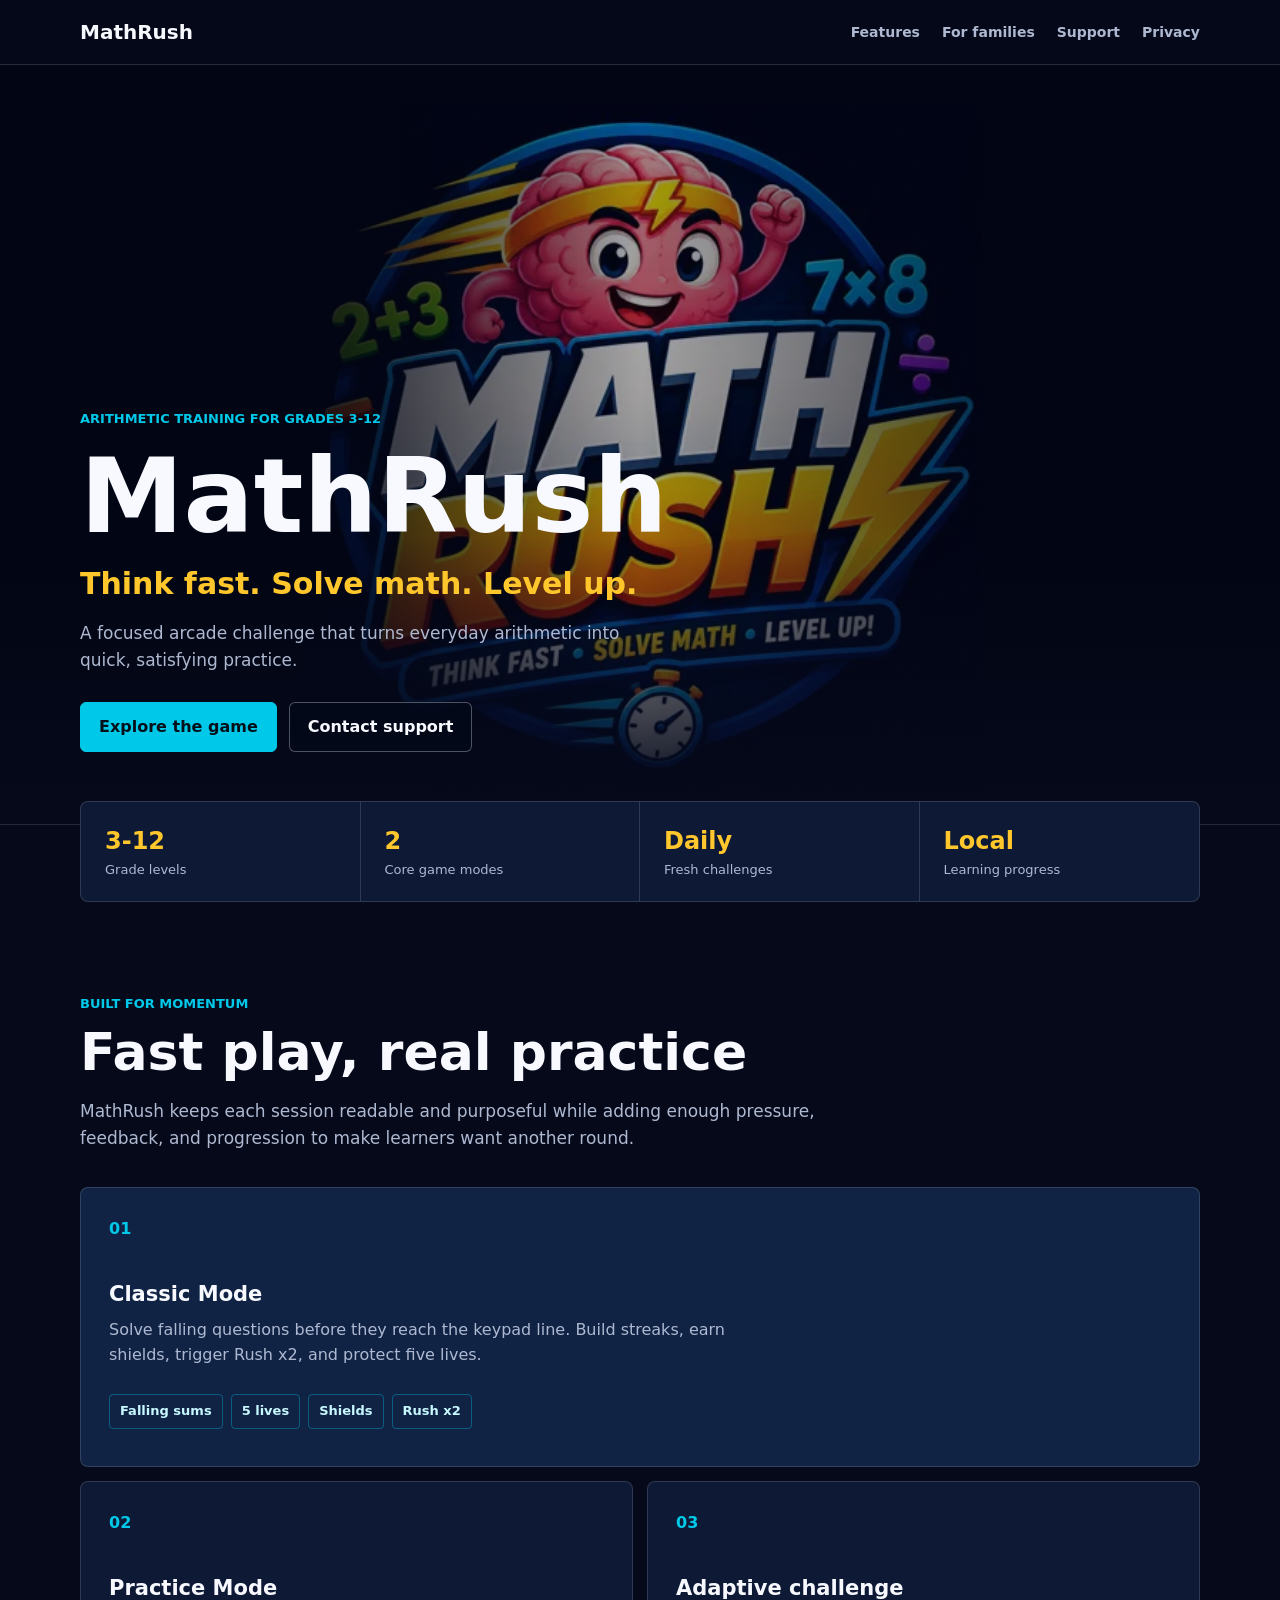
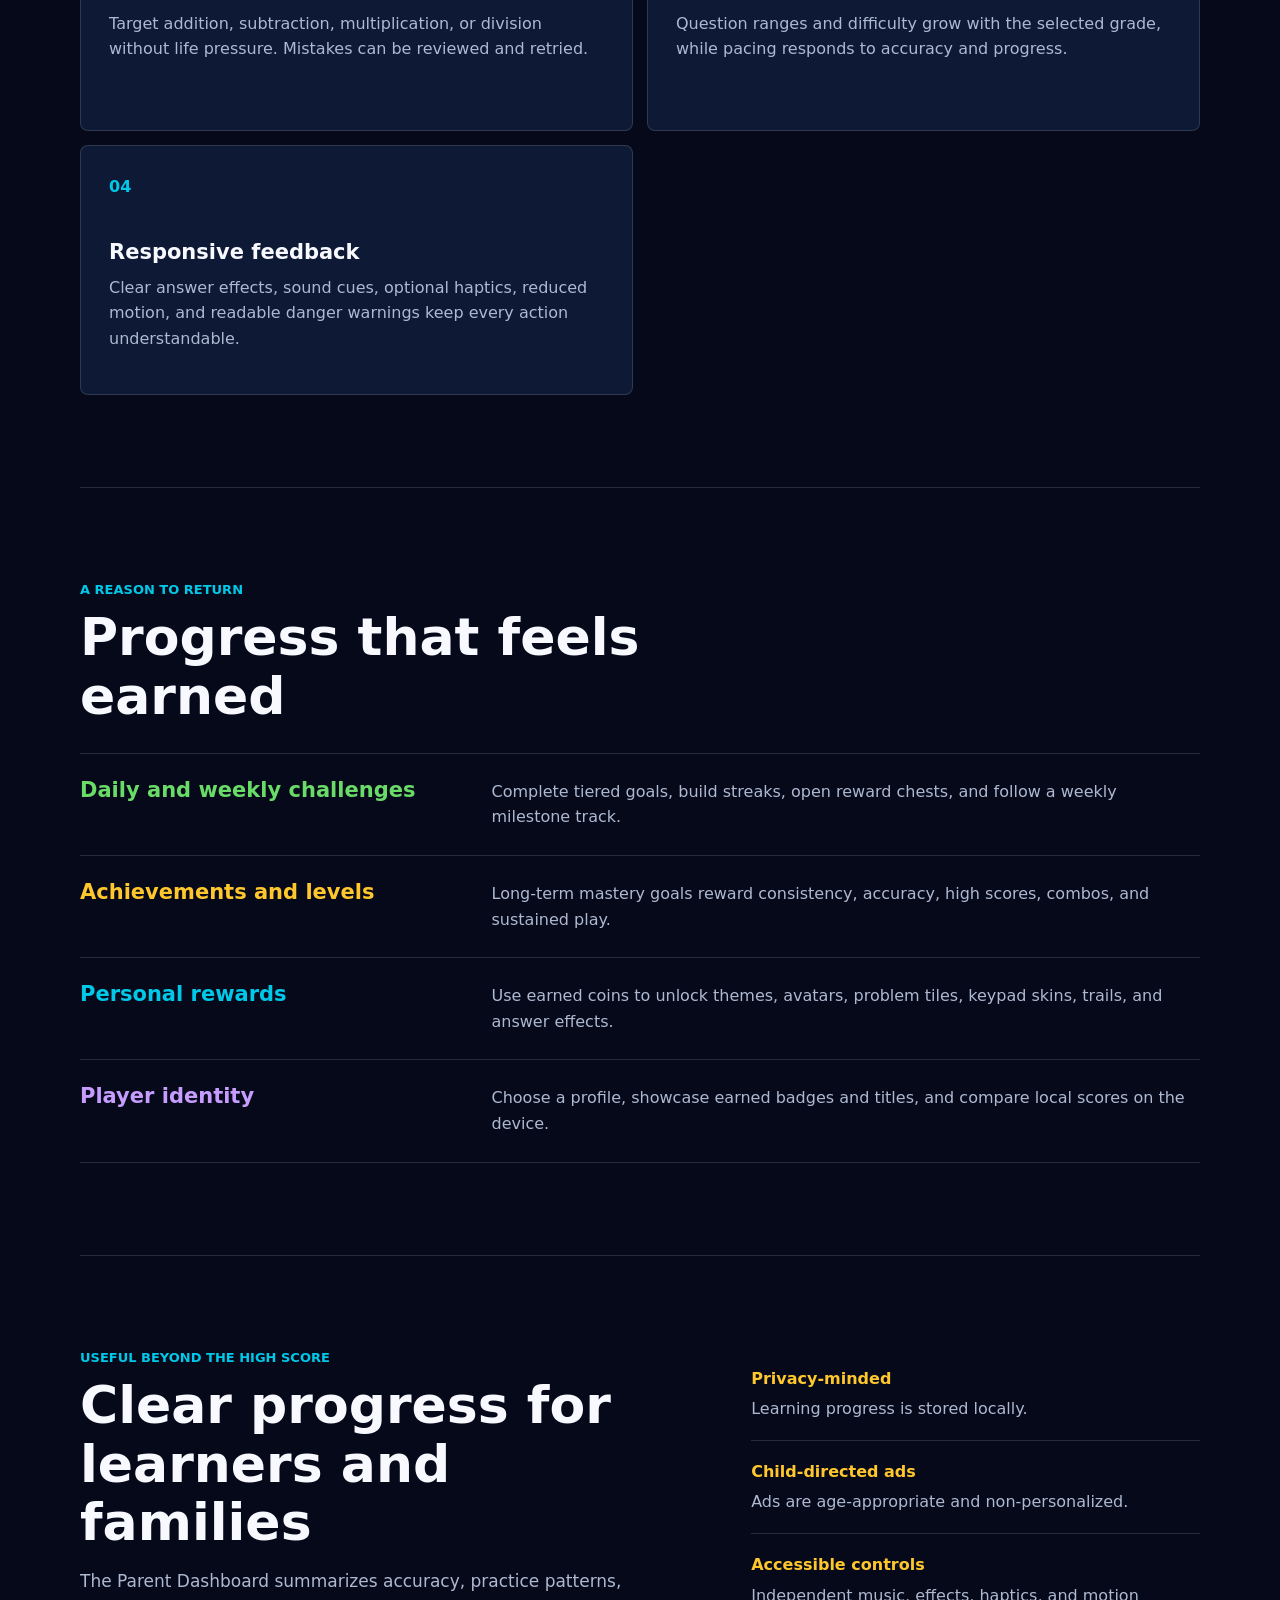
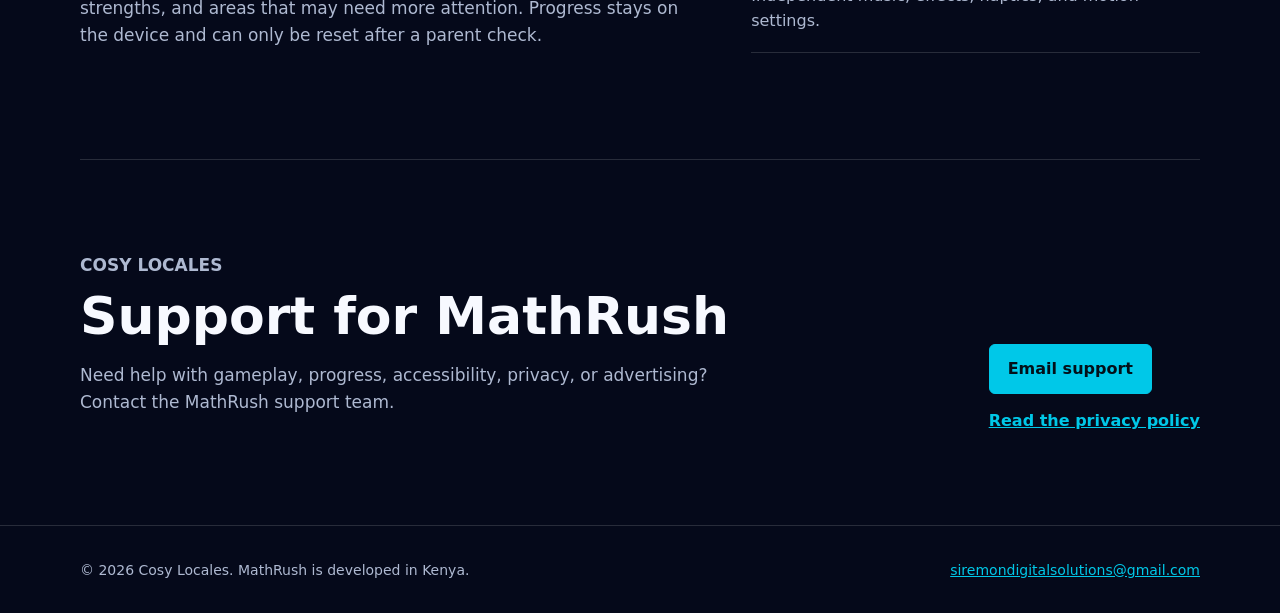
==== index.html @ 071e0f34 "Build MathRush product homepage" ====
<!doctype html>
<html lang="en">
<head>
  <meta charset="utf-8">
  <meta name="viewport" content="width=device-width, initial-scale=1">
  <meta name="theme-color" content="#05091a">
  <meta name="description" content="MathRush is a fast-paced arithmetic game for Grades 3-12, with falling questions, practice modes, daily challenges, achievements, and parent-friendly progress insights.">
  <meta property="og:title" content="MathRush | Think fast. Solve math. Level up.">
  <meta property="og:description" content="Build arithmetic fluency through energetic, focused play.">
  <meta property="og:image" content="mathrush-logo.webp">
  <meta property="og:type" content="website">
  <title>MathRush | Think fast. Solve math. Level up.</title>
  <link rel="icon" href="mathrush-logo.webp" type="image/webp">
  <link rel="stylesheet" href="styles.css">
</head>
<body>
  <header class="site-header">
    <nav aria-label="Main navigation">
      <a class="brand" href="./" aria-label="MathRush home">MathRush</a>
      <div class="nav-links">
        <a href="#features">Features</a>
        <a href="#families">For families</a>
        <a href="#support">Support</a>
        <a href="privacy.html">Privacy</a>
      </div>
    </nav>
  </header>

  <main>
    <section class="hero" aria-labelledby="hero-title">
      <div class="hero-media" role="img" aria-label="MathRush logo with a running brain, arithmetic symbols, and stopwatch"></div>
      <div class="hero-copy">
        <p class="eyebrow">Arithmetic training for Grades 3-12</p>
        <h1 id="hero-title">MathRush</h1>
        <p class="hero-lead">Think fast. Solve math. Level up.</p>
        <p class="hero-detail">A focused arcade challenge that turns everyday arithmetic into quick, satisfying practice.</p>
        <div class="actions">
          <a class="button" href="#features">Explore the game</a>
          <a class="button secondary" href="mailto:siremondigitalsolutions@gmail.com">Contact support</a>
        </div>
      </div>
    </section>

    <section class="proof-band" aria-label="MathRush highlights">
      <div><strong>3-12</strong><span>Grade levels</span></div>
      <div><strong>2</strong><span>Core game modes</span></div>
      <div><strong>Daily</strong><span>Fresh challenges</span></div>
      <div><strong>Local</strong><span>Learning progress</span></div>
    </section>

    <section class="section" id="features">
      <div class="section-heading">
        <p class="eyebrow">Built for momentum</p>
        <h2>Fast play, real practice</h2>
        <p>MathRush keeps each session readable and purposeful while adding enough pressure, feedback, and progression to make learners want another round.</p>
      </div>
      <div class="feature-grid">
        <article class="feature feature-primary">
          <span class="feature-number">01</span>
          <h3>Classic Mode</h3>
          <p>Solve falling questions before they reach the keypad line. Build streaks, earn shields, trigger Rush x2, and protect five lives.</p>
          <div class="mechanic-strip" aria-label="Classic Mode mechanics">
            <span>Falling sums</span><span>5 lives</span><span>Shields</span><span>Rush x2</span>
          </div>
        </article>
        <article class="feature">
          <span class="feature-number">02</span>
          <h3>Practice Mode</h3>
          <p>Target addition, subtraction, multiplication, or division without life pressure. Mistakes can be reviewed and retried.</p>
        </article>
        <article class="feature">
          <span class="feature-number">03</span>
          <h3>Adaptive challenge</h3>
          <p>Question ranges and difficulty grow with the selected grade, while pacing responds to accuracy and progress.</p>
        </article>
        <article class="feature">
          <span class="feature-number">04</span>
          <h3>Responsive feedback</h3>
          <p>Clear answer effects, sound cues, optional haptics, reduced motion, and readable danger warnings keep every action understandable.</p>
        </article>
      </div>
    </section>

    <section class="section progression-band">
      <div class="section-heading compact">
        <p class="eyebrow">A reason to return</p>
        <h2>Progress that feels earned</h2>
      </div>
      <div class="progress-list">
        <article>
          <h3>Daily and weekly challenges</h3>
          <p>Complete tiered goals, build streaks, open reward chests, and follow a weekly milestone track.</p>
        </article>
        <article>
          <h3>Achievements and levels</h3>
          <p>Long-term mastery goals reward consistency, accuracy, high scores, combos, and sustained play.</p>
        </article>
        <article>
          <h3>Personal rewards</h3>
          <p>Use earned coins to unlock themes, avatars, problem tiles, keypad skins, trails, and answer effects.</p>
        </article>
        <article>
          <h3>Player identity</h3>
          <p>Choose a profile, showcase earned badges and titles, and compare local scores on the device.</p>
        </article>
      </div>
    </section>

    <section class="section family-band" id="families">
      <div class="family-copy">
        <p class="eyebrow">Useful beyond the high score</p>
        <h2>Clear progress for learners and families</h2>
        <p>The Parent Dashboard summarizes accuracy, practice patterns, strengths, and areas that may need more attention. Progress stays on the device and can only be reset after a parent check.</p>
      </div>
      <dl class="family-facts">
        <div><dt>Privacy-minded</dt><dd>Learning progress is stored locally.</dd></div>
        <div><dt>Child-directed ads</dt><dd>Ads are age-appropriate and non-personalized.</dd></div>
        <div><dt>Accessible controls</dt><dd>Independent music, effects, haptics, and motion settings.</dd></div>
      </dl>
    </section>

    <section class="section support-band" id="support">
      <div>
        <p class="eyebrow">Cosy Locales</p>
        <h2>Support for MathRush</h2>
        <p>Need help with gameplay, progress, accessibility, privacy, or advertising? Contact the MathRush support team.</p>
      </div>
      <div class="support-actions">
        <a class="button" href="mailto:siremondigitalsolutions@gmail.com">Email support</a>
        <a class="text-link" href="privacy.html">Read the privacy policy</a>
      </div>
    </section>
  </main>

  <footer>
    <span>&copy; 2026 Cosy Locales. MathRush is developed in Kenya.</span>
    <a href="mailto:siremondigitalsolutions@gmail.com">siremondigitalsolutions@gmail.com</a>
  </footer>
</body>
</html>
---- styles.css ----
:root {
  color-scheme: dark;
  --bg: #05091a;
  --surface: #0d1935;
  --surface-2: #142548;
  --text: #f7f9ff;
  --muted: #aeb9d1;
  --cyan: #00c8e8;
  --yellow: #ffc72c;
  --green: #69db67;
  --pink: #ff5c7a;
  --line: rgba(255, 255, 255, 0.14);
  --content: 1120px;
}

* { box-sizing: border-box; }
html { scroll-behavior: smooth; }
body {
  margin: 0;
  background: var(--bg);
  color: var(--text);
  font-family: Inter, ui-sans-serif, system-ui, -apple-system, BlinkMacSystemFont, "Segoe UI", sans-serif;
  line-height: 1.6;
}
a { color: var(--cyan); }
a:hover { color: #8cecff; }

.site-header {
  position: sticky;
  top: 0;
  z-index: 20;
  border-bottom: 1px solid var(--line);
  background: rgba(5, 9, 26, 0.94);
  backdrop-filter: blur(14px);
}
nav {
  width: min(calc(100% - 32px), var(--content));
  min-height: 64px;
  margin: auto;
  display: flex;
  align-items: center;
  justify-content: space-between;
  gap: 24px;
}
.brand {
  color: var(--text);
  font-size: 20px;
  font-weight: 900;
  text-decoration: none;
}
.nav-links { display: flex; align-items: center; gap: 22px; }
.nav-links a { color: var(--muted); font-size: 14px; font-weight: 750; text-decoration: none; }

.hero {
  position: relative;
  min-height: min(780px, calc(88vh - 32px));
  display: grid;
  align-items: end;
  overflow: hidden;
  border-bottom: 1px solid var(--line);
  background: #020513;
}
.hero-media {
  position: absolute;
  inset: 0;
  background-image: linear-gradient(90deg, rgba(2, 5, 19, 0.92) 0%, rgba(2, 5, 19, 0.36) 50%, rgba(2, 5, 19, 0.7) 100%), url("mathrush-logo.webp");
  background-repeat: no-repeat;
  background-position: center;
  background-size: min(76vh, 760px);
}
.hero-media::after {
  content: "";
  position: absolute;
  inset: auto 0 0;
  height: 38%;
  background: linear-gradient(transparent, #05091a);
}
.hero-copy {
  position: relative;
  z-index: 1;
  width: min(calc(100% - 32px), var(--content));
  margin: 0 auto;
  padding: 60px 0 72px;
}
.eyebrow {
  margin: 0 0 8px;
  color: var(--cyan);
  font-size: 13px;
  font-weight: 850;
  text-transform: uppercase;
  letter-spacing: 0;
}
h1, h2, h3 { margin-top: 0; line-height: 1.12; letter-spacing: 0; }
h1 { max-width: 700px; margin-bottom: 6px; font-size: clamp(54px, 10vw, 104px); }
h2 { margin-bottom: 16px; font-size: clamp(32px, 5vw, 52px); }
h3 { margin-bottom: 10px; font-size: 21px; }
.hero-lead { margin: 0; color: var(--yellow); font-size: clamp(20px, 3vw, 30px); font-weight: 850; }
.hero-detail { max-width: 560px; margin: 12px 0 0; color: var(--muted); font-size: 17px; }
.actions { display: flex; flex-wrap: wrap; gap: 12px; margin-top: 28px; }
.button {
  min-height: 46px;
  padding: 11px 18px;
  display: inline-flex;
  align-items: center;
  justify-content: center;
  border: 1px solid var(--cyan);
  border-radius: 6px;
  background: var(--cyan);
  color: #031019;
  font-weight: 850;
  text-decoration: none;
}
.button.secondary { border-color: rgba(255,255,255,.3); background: rgba(5,9,26,.78); color: var(--text); }

.proof-band {
  width: min(100%, var(--content));
  margin: -24px auto 0;
  position: relative;
  z-index: 2;
  display: grid;
  grid-template-columns: repeat(4, 1fr);
  border: 1px solid var(--line);
  border-radius: 8px;
  background: var(--surface);
}
.proof-band div { padding: 20px 24px; border-right: 1px solid var(--line); }
.proof-band div:last-child { border-right: 0; }
.proof-band strong, .proof-band span { display: block; }
.proof-band strong { color: var(--yellow); font-size: 24px; }
.proof-band span { color: var(--muted); font-size: 13px; }

.section { width: min(calc(100% - 32px), var(--content)); margin: auto; padding: 92px 0; }
.section-heading { max-width: 760px; margin-bottom: 34px; }
.section-heading.compact { margin-bottom: 28px; }
.section-heading > p:last-child, .family-copy > p:last-child, .support-band p { color: var(--muted); font-size: 17px; }
.feature-grid { display: grid; grid-template-columns: repeat(2, 1fr); gap: 14px; }
.feature {
  min-height: 250px;
  padding: 28px;
  border: 1px solid var(--line);
  border-radius: 8px;
  background: var(--surface);
}
.feature-primary { grid-column: span 2; min-height: 280px; background: #102345; }
.feature-number { display: block; margin-bottom: 42px; color: var(--cyan); font-weight: 900; }
.feature p { max-width: 680px; margin: 0; color: var(--muted); }
.mechanic-strip { display: flex; flex-wrap: wrap; gap: 8px; margin-top: 26px; }
.mechanic-strip span { padding: 6px 10px; border: 1px solid rgba(0,200,232,.35); border-radius: 4px; color: #c7f8ff; font-size: 13px; font-weight: 750; }

.progression-band { border-top: 1px solid var(--line); }
.progress-list { border-top: 1px solid var(--line); }
.progress-list article { display: grid; grid-template-columns: minmax(230px, .7fr) 1.3fr; gap: 30px; padding: 25px 0; border-bottom: 1px solid var(--line); }
.progress-list h3, .progress-list p { margin: 0; }
.progress-list p { color: var(--muted); }
.progress-list article:nth-child(1) h3 { color: var(--green); }
.progress-list article:nth-child(2) h3 { color: var(--yellow); }
.progress-list article:nth-child(3) h3 { color: var(--cyan); }
.progress-list article:nth-child(4) h3 { color: #c69cff; }

.family-band { display: grid; grid-template-columns: 1.15fr .85fr; gap: 64px; border-top: 1px solid var(--line); }
.family-facts { margin: 0; }
.family-facts div { padding: 18px 0; border-bottom: 1px solid var(--line); }
.family-facts dt { color: var(--yellow); font-weight: 850; }
.family-facts dd { margin: 5px 0 0; color: var(--muted); }

.support-band { display: flex; align-items: end; justify-content: space-between; gap: 40px; border-top: 1px solid var(--line); }
.support-band > div:first-child { max-width: 670px; }
.support-actions { display: flex; flex-direction: column; align-items: flex-start; gap: 14px; flex: 0 0 auto; }
.text-link { font-weight: 800; }

.legal { width: min(calc(100% - 32px), 820px); margin: auto; padding: 56px 0 88px; }
.legal h1 { font-size: clamp(38px, 7vw, 56px); }
.legal h2 { margin-top: 42px; color: var(--yellow); font-size: 24px; }
.legal li { margin-bottom: 8px; }
.notice { padding: 16px; border-left: 4px solid var(--green); background: var(--surface); }

footer {
  min-height: 88px;
  padding: 24px max(16px, calc((100% - var(--content)) / 2));
  display: flex;
  align-items: center;
  justify-content: space-between;
  gap: 20px;
  border-top: 1px solid var(--line);
  color: var(--muted);
  font-size: 14px;
}

@media (max-width: 760px) {
  .site-header { position: static; }
  nav { min-height: auto; padding: 14px 0; align-items: flex-start; }
  .nav-links { max-width: 220px; flex-wrap: wrap; justify-content: flex-end; gap: 8px 14px; }
  .hero { min-height: 700px; }
  .hero-media { background-image: linear-gradient(180deg, rgba(2,5,19,.12) 0%, rgba(2,5,19,.34) 48%, #05091a 76%), url("mathrush-logo.webp"); background-position: center 7%; background-size: min(94vw, 540px); }
  .hero-copy { padding-bottom: 52px; }
  .proof-band { width: calc(100% - 32px); grid-template-columns: repeat(2, 1fr); }
  .proof-band div:nth-child(2) { border-right: 0; }
  .proof-band div:nth-child(-n+2) { border-bottom: 1px solid var(--line); }
  .section { padding: 68px 0; }
  .feature-grid { grid-template-columns: 1fr; }
  .feature-primary { grid-column: auto; }
  .progress-list article { grid-template-columns: 1fr; gap: 8px; }
  .family-band { grid-template-columns: 1fr; gap: 28px; }
  .support-band { align-items: flex-start; flex-direction: column; }
  footer { align-items: flex-start; flex-direction: column; }
}

@media (max-width: 430px) {
  .nav-links a:first-child, .nav-links a:nth-child(2) { display: none; }
  .hero { min-height: 650px; }
  .hero-copy { padding-top: 300px; }
  h1 { font-size: 54px; }
  .actions { flex-direction: column; align-items: stretch; }
  .proof-band div { padding: 16px; }
  .feature { min-height: 0; padding: 22px; }
  .feature-number { margin-bottom: 24px; }
}
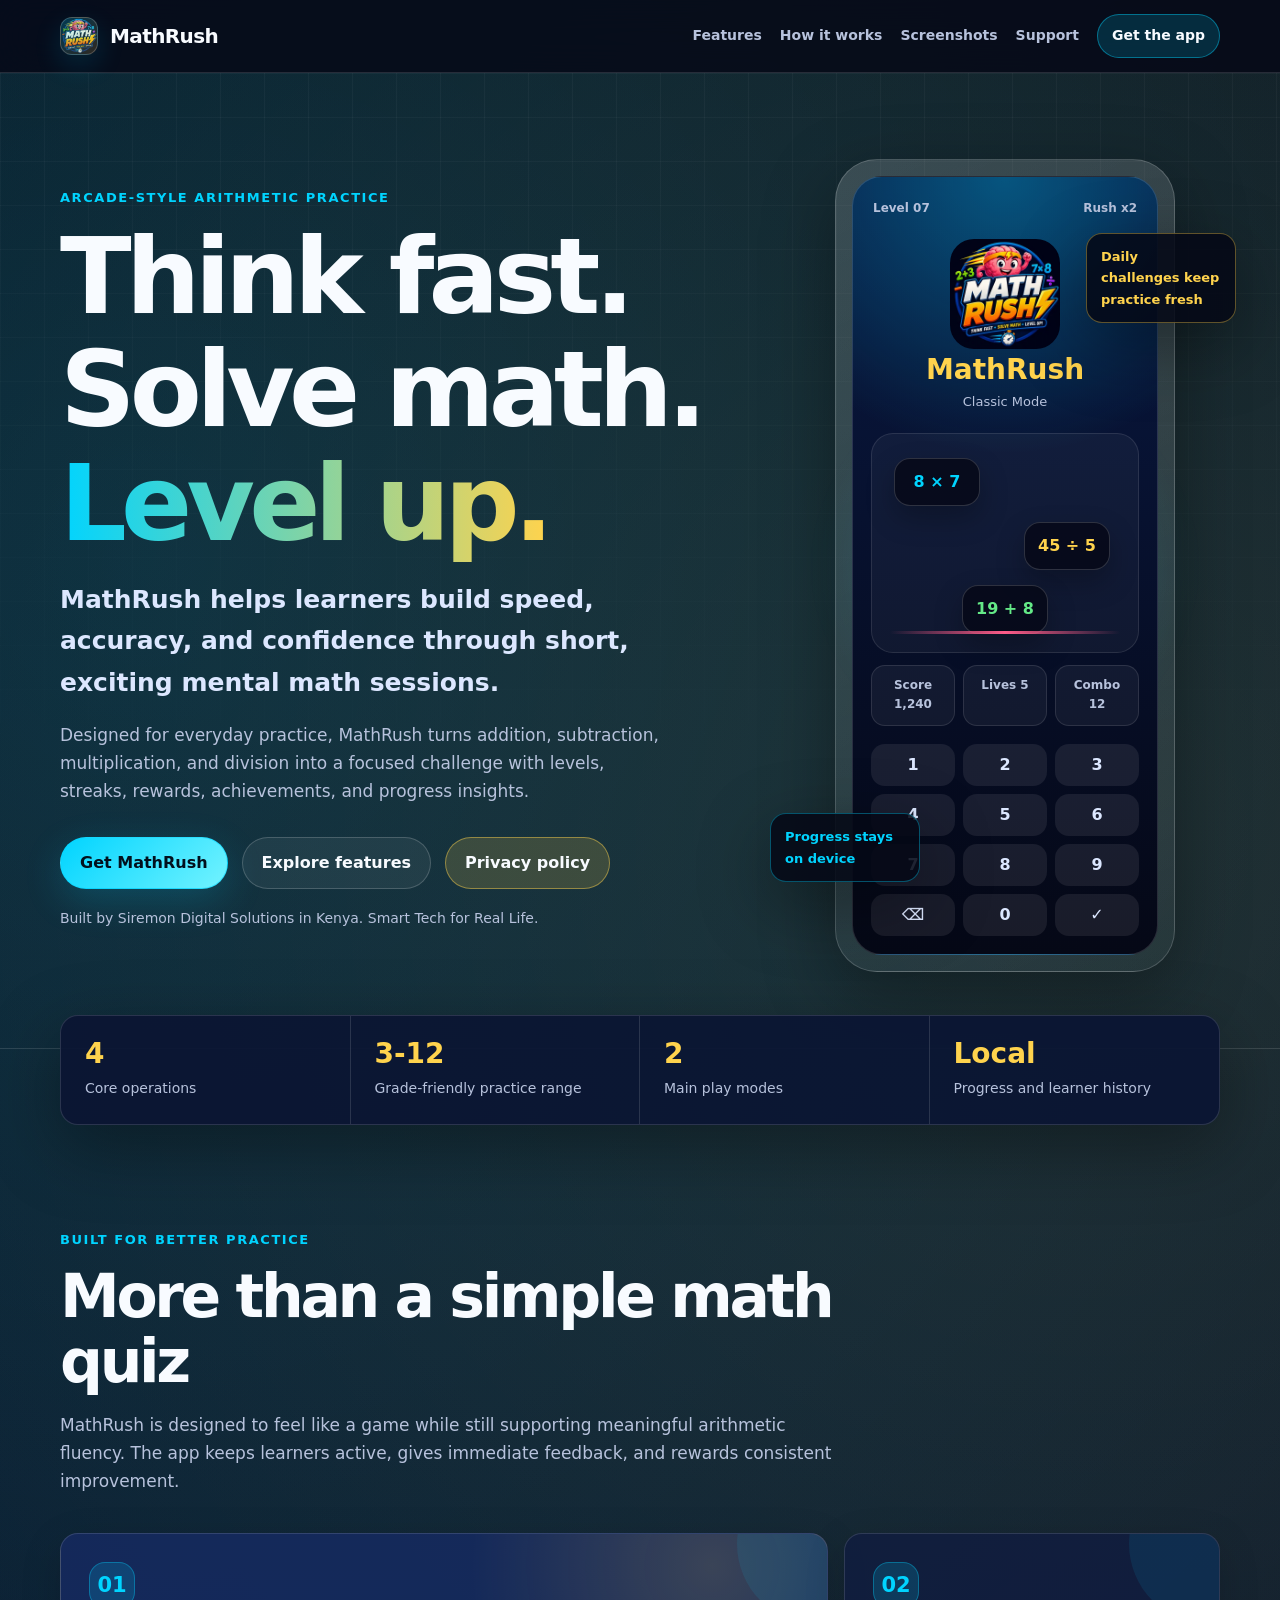
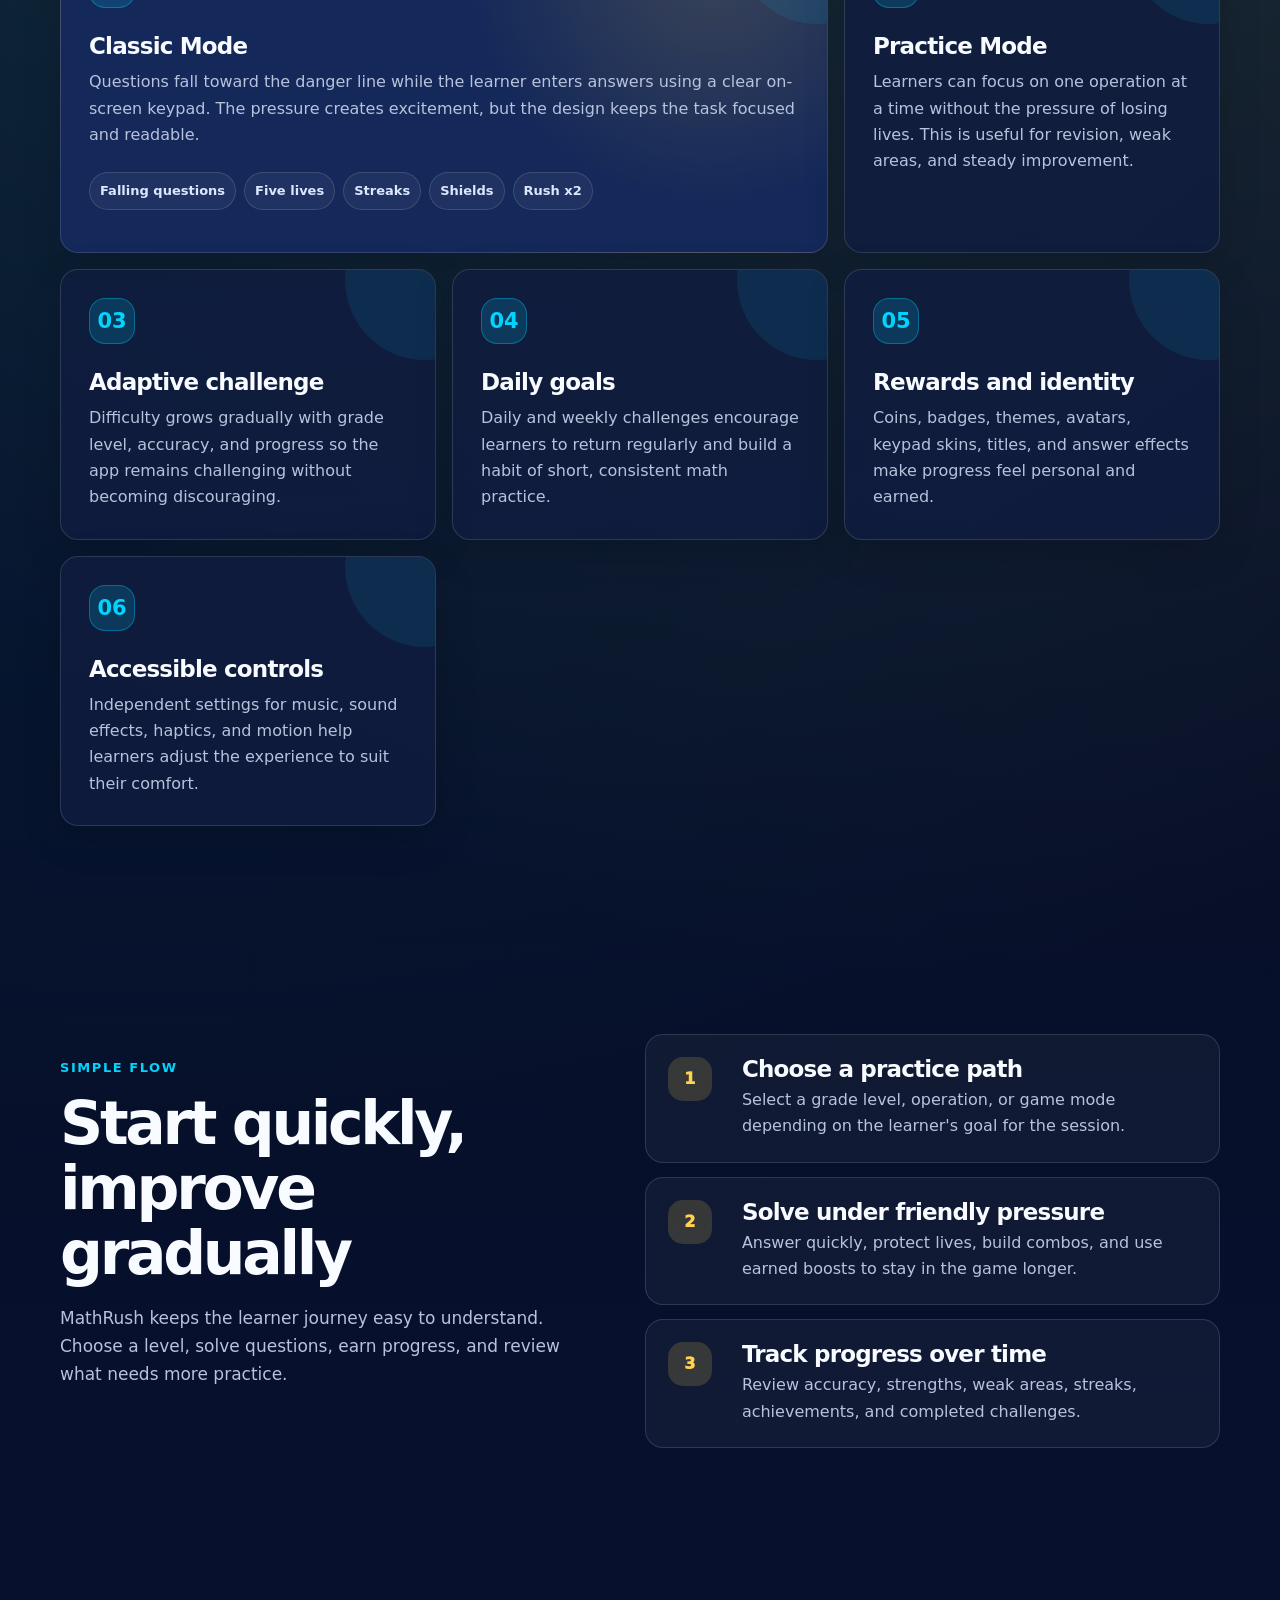
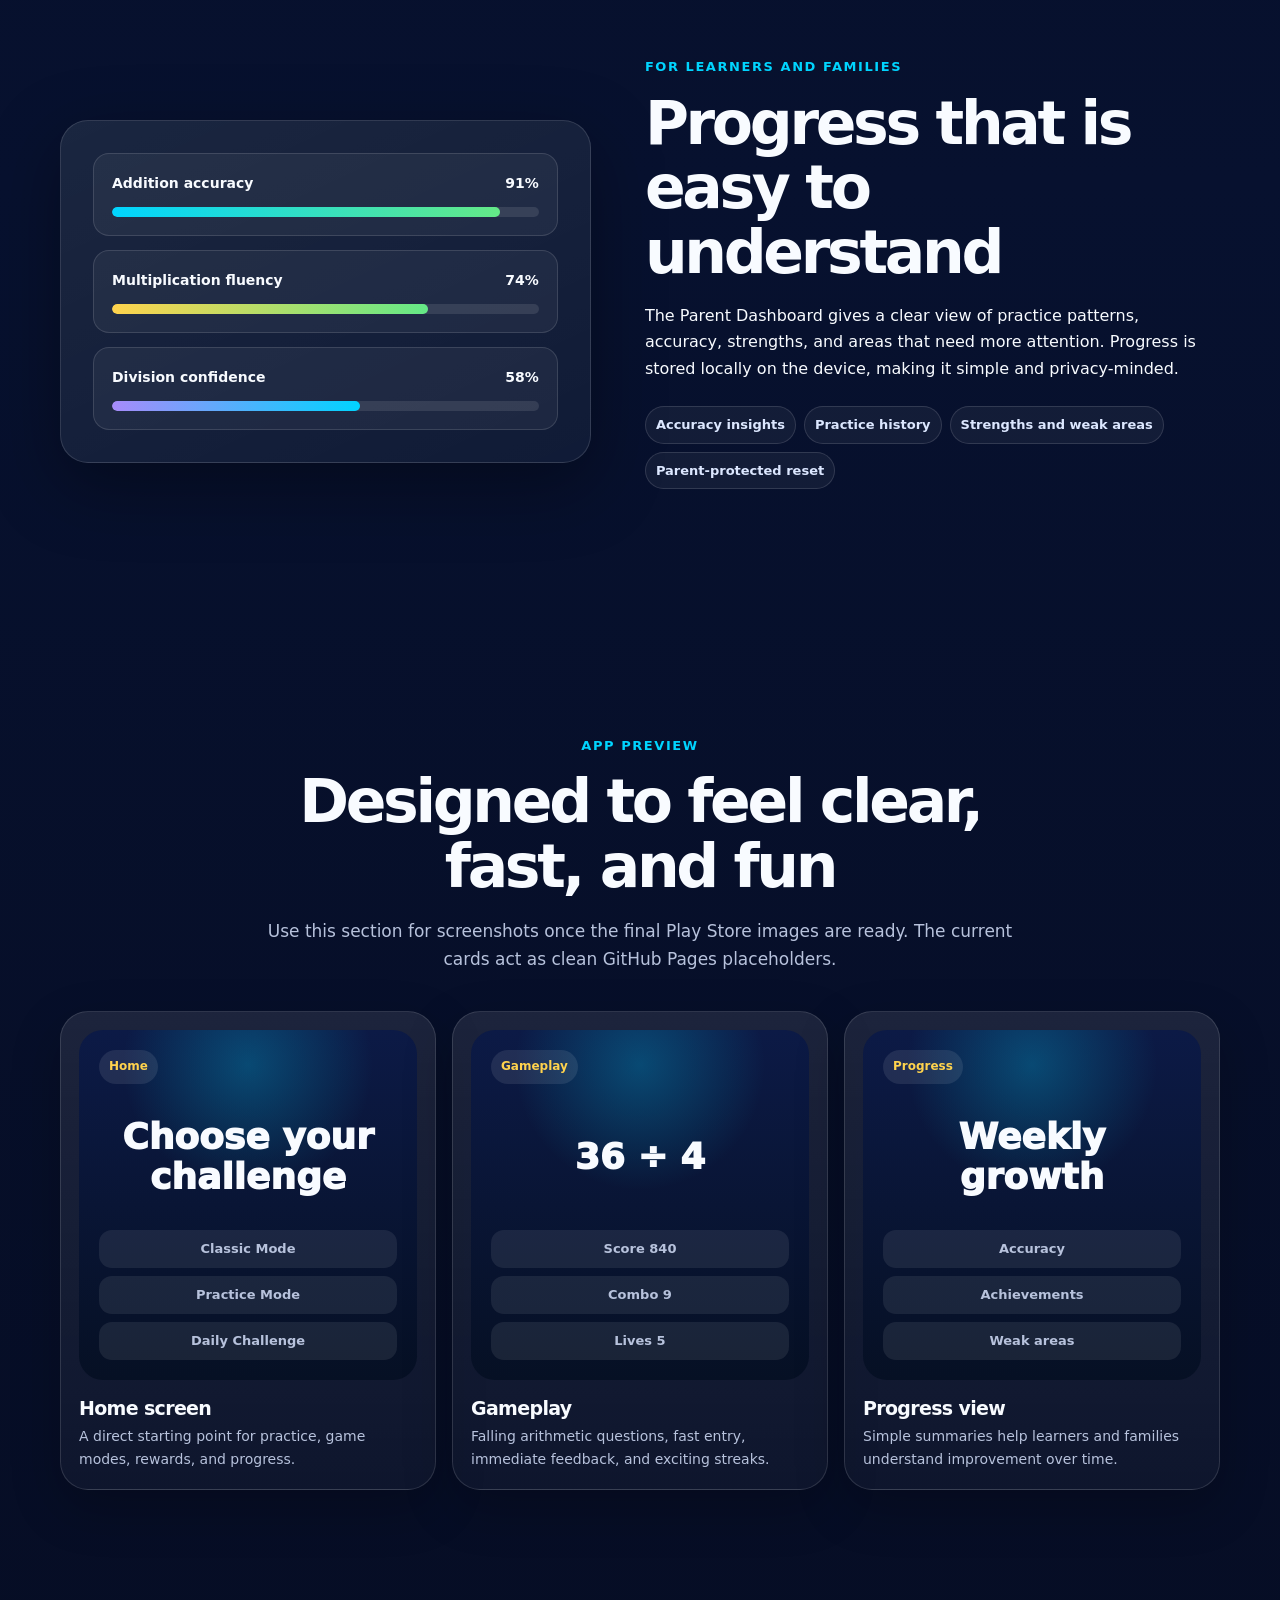
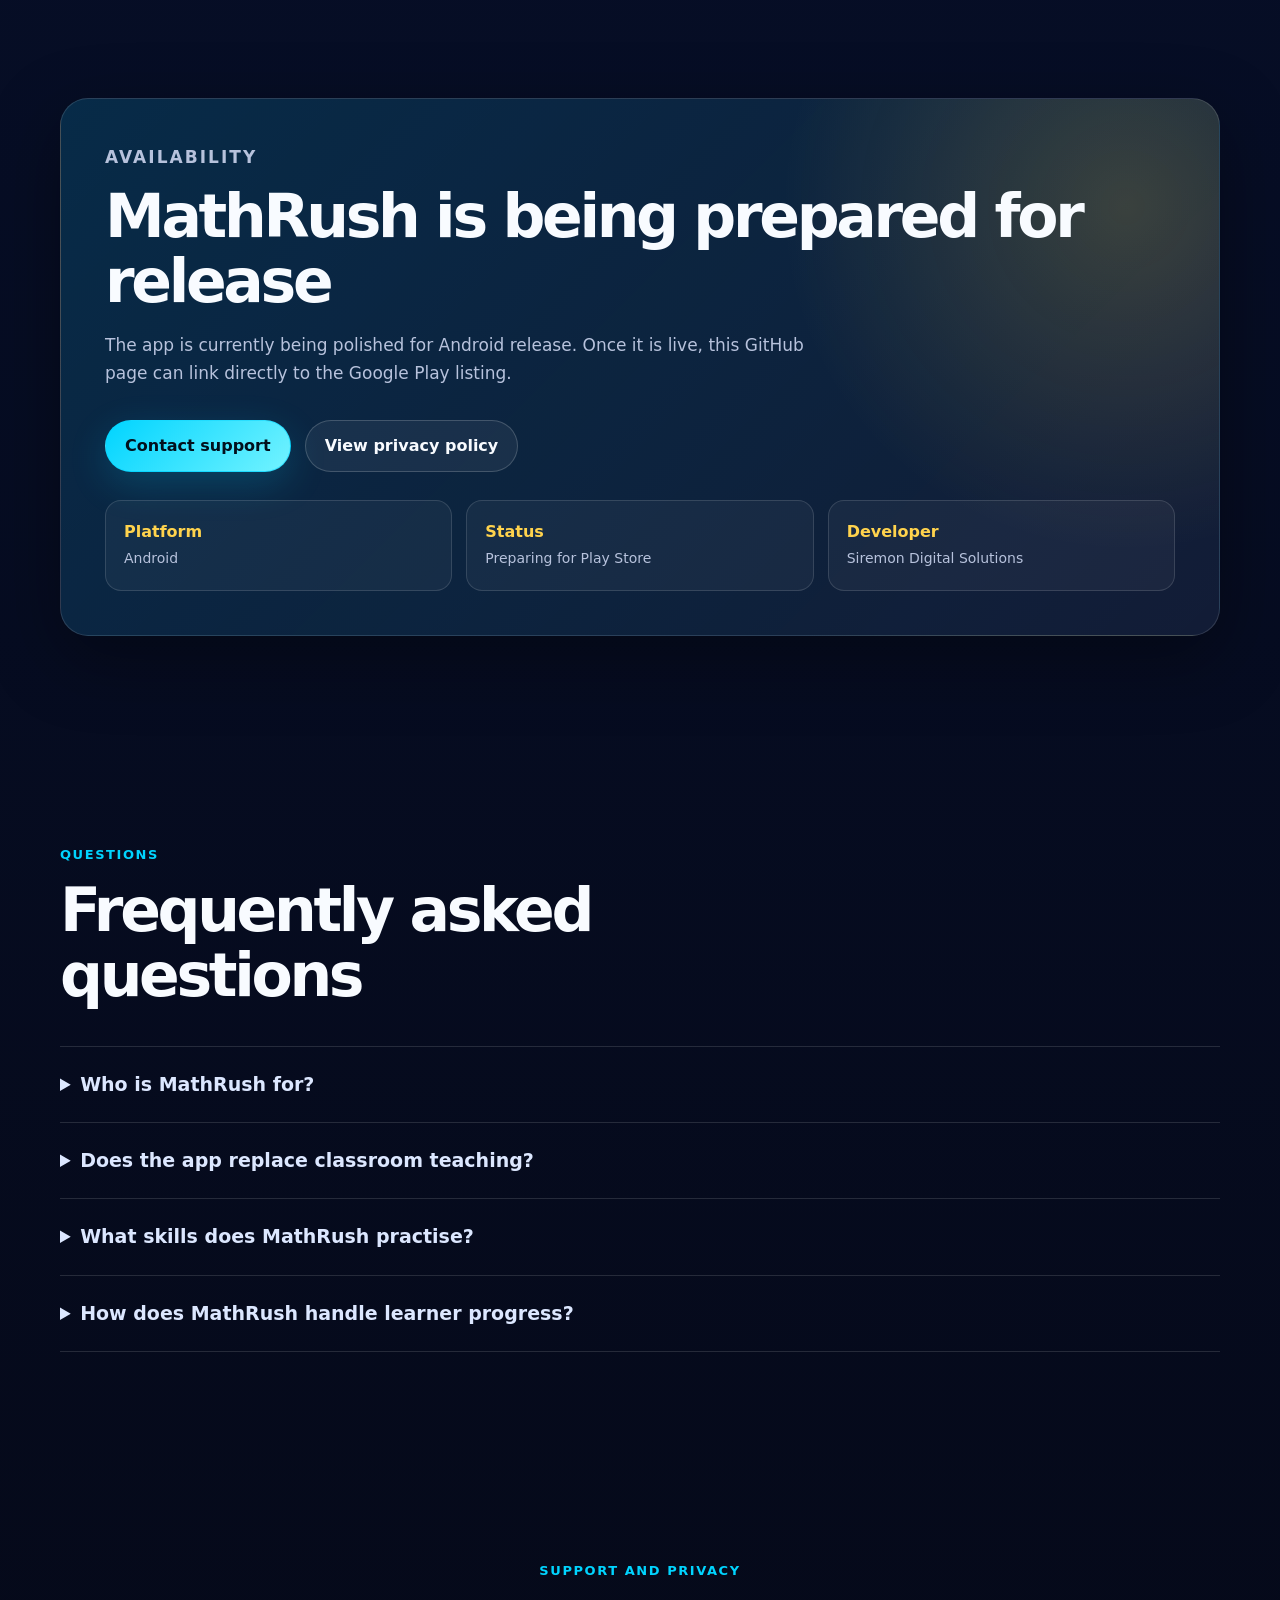
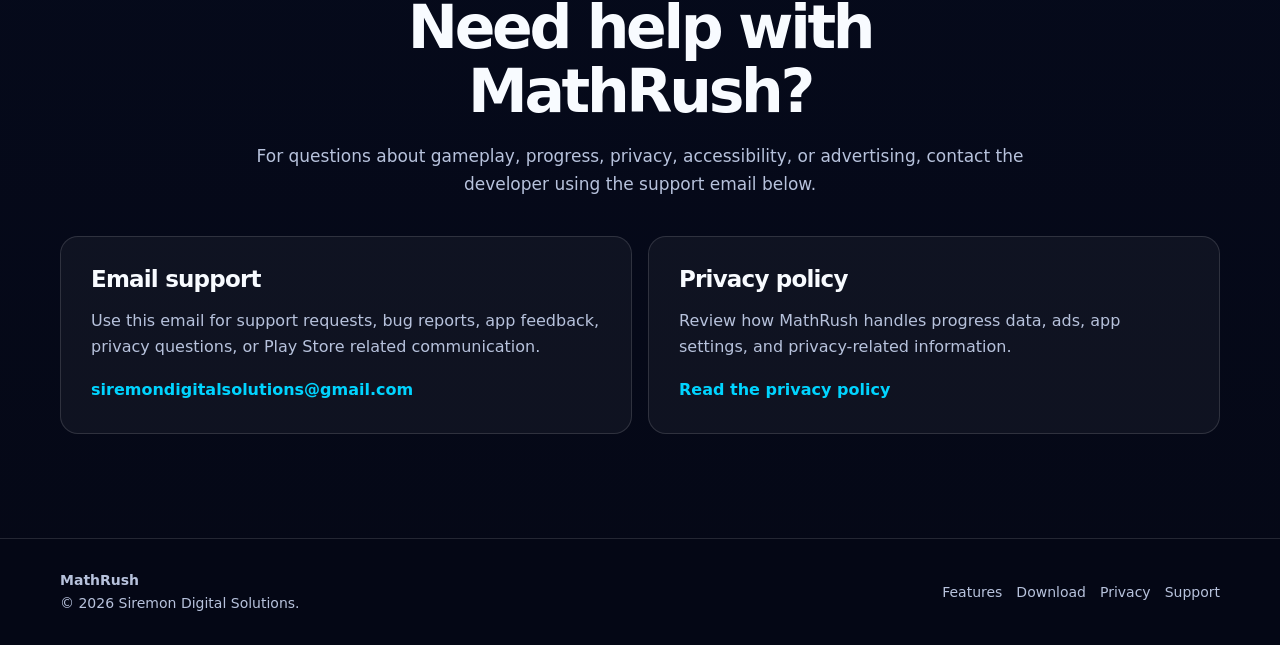
==== commit 5e1c61bc: "Update index.html" ====
--- a/index.html
+++ b/index.html
@@ -3,138 +3,1373 @@
 <head>
   <meta charset="utf-8">
   <meta name="viewport" content="width=device-width, initial-scale=1">
-  <meta name="theme-color" content="#05091a">
-  <meta name="description" content="MathRush is a fast-paced arithmetic game for Grades 3-12, with falling questions, practice modes, daily challenges, achievements, and parent-friendly progress insights.">
+  <meta name="theme-color" content="#07112f">
+  <meta name="description" content="MathRush is a fast-paced arithmetic game that helps learners build speed, accuracy, confidence, and daily math practice through arcade-style gameplay.">
+  <meta name="keywords" content="MathRush, math game, arithmetic game, learning app, mental math, math practice, education app, Siremon Digital Solutions">
+  <meta name="author" content="Siremon Digital Solutions">
+
   <meta property="og:title" content="MathRush | Think fast. Solve math. Level up.">
-  <meta property="og:description" content="Build arithmetic fluency through energetic, focused play.">
+  <meta property="og:description" content="A fun arithmetic challenge that turns daily math practice into fast, focused play.">
   <meta property="og:image" content="mathrush-logo.webp">
   <meta property="og:type" content="website">
+
   <title>MathRush | Think fast. Solve math. Level up.</title>
   <link rel="icon" href="mathrush-logo.webp" type="image/webp">
-  <link rel="stylesheet" href="styles.css">
+
+  <style>
+    :root {
+      color-scheme: dark;
+      --bg: #050816;
+      --bg-2: #07112f;
+      --card: rgba(16, 29, 64, 0.82);
+      --card-strong: rgba(22, 42, 92, 0.95);
+      --text: #f8fbff;
+      --muted: #b7c2dc;
+      --soft: #dce7ff;
+      --cyan: #00d4ff;
+      --cyan-soft: rgba(0, 212, 255, 0.16);
+      --yellow: #ffd34d;
+      --yellow-soft: rgba(255, 211, 77, 0.16);
+      --green: #64e987;
+      --pink: #ff5c8a;
+      --purple: #a78bfa;
+      --line: rgba(255, 255, 255, 0.13);
+      --shadow: 0 22px 70px rgba(0, 0, 0, 0.35);
+      --radius-lg: 28px;
+      --radius-md: 18px;
+      --radius-sm: 12px;
+      --content: 1160px;
+    }
+
+    * {
+      box-sizing: border-box;
+    }
+
+    html {
+      scroll-behavior: smooth;
+    }
+
+    body {
+      margin: 0;
+      background:
+        radial-gradient(circle at 12% 8%, rgba(0, 212, 255, 0.16), transparent 34%),
+        radial-gradient(circle at 85% 12%, rgba(255, 211, 77, 0.12), transparent 28%),
+        linear-gradient(180deg, #050816 0%, #07112f 48%, #050816 100%);
+      color: var(--text);
+      font-family: Inter, ui-sans-serif, system-ui, -apple-system, BlinkMacSystemFont, "Segoe UI", sans-serif;
+      line-height: 1.65;
+    }
+
+    img {
+      max-width: 100%;
+      display: block;
+    }
+
+    a {
+      color: inherit;
+    }
+
+    .site-header {
+      position: sticky;
+      top: 0;
+      z-index: 50;
+      border-bottom: 1px solid var(--line);
+      background: rgba(5, 8, 22, 0.82);
+      backdrop-filter: blur(18px);
+    }
+
+    .nav {
+      width: min(calc(100% - 32px), var(--content));
+      min-height: 72px;
+      margin: auto;
+      display: flex;
+      align-items: center;
+      justify-content: space-between;
+      gap: 24px;
+    }
+
+    .brand {
+      display: inline-flex;
+      align-items: center;
+      gap: 12px;
+      color: var(--text);
+      text-decoration: none;
+      font-size: 20px;
+      font-weight: 900;
+      letter-spacing: -0.03em;
+    }
+
+    .brand-mark {
+      width: 38px;
+      height: 38px;
+      border: 1px solid rgba(255, 255, 255, 0.2);
+      border-radius: 12px;
+      background:
+        linear-gradient(135deg, rgba(0, 212, 255, 0.26), rgba(255, 211, 77, 0.18)),
+        url("mathrush-logo.webp") center / cover no-repeat;
+      box-shadow: 0 10px 28px rgba(0, 212, 255, 0.14);
+    }
+
+    .nav-links {
+      display: flex;
+      align-items: center;
+      gap: 18px;
+      color: var(--muted);
+      font-size: 14px;
+      font-weight: 750;
+    }
+
+    .nav-links a {
+      text-decoration: none;
+    }
+
+    .nav-links a:hover {
+      color: var(--text);
+    }
+
+    .nav-cta {
+      padding: 9px 14px;
+      border: 1px solid rgba(0, 212, 255, 0.42);
+      border-radius: 999px;
+      color: var(--text);
+      background: var(--cyan-soft);
+    }
+
+    .hero {
+      position: relative;
+      overflow: hidden;
+      border-bottom: 1px solid var(--line);
+    }
+
+    .hero::before {
+      content: "";
+      position: absolute;
+      inset: 0;
+      background:
+        linear-gradient(rgba(255, 255, 255, 0.035) 1px, transparent 1px),
+        linear-gradient(90deg, rgba(255, 255, 255, 0.035) 1px, transparent 1px);
+      background-size: 44px 44px;
+      mask-image: linear-gradient(to bottom, black, transparent 80%);
+      pointer-events: none;
+    }
+
+    .hero-inner {
+      position: relative;
+      width: min(calc(100% - 32px), var(--content));
+      min-height: calc(100vh - 72px);
+      margin: auto;
+      padding: 86px 0 76px;
+      display: grid;
+      grid-template-columns: minmax(0, 1fr) 430px;
+      align-items: center;
+      gap: 64px;
+    }
+
+    .eyebrow {
+      margin: 0 0 13px;
+      color: var(--cyan);
+      font-size: 13px;
+      font-weight: 900;
+      letter-spacing: 0.12em;
+      text-transform: uppercase;
+    }
+
+    h1,
+    h2,
+    h3,
+    p {
+      overflow-wrap: anywhere;
+    }
+
+    h1,
+    h2,
+    h3 {
+      margin-top: 0;
+      line-height: 1.08;
+      letter-spacing: -0.055em;
+    }
+
+    h1 {
+      max-width: 760px;
+      margin-bottom: 18px;
+      font-size: clamp(56px, 8.2vw, 108px);
+    }
+
+    h2 {
+      margin-bottom: 18px;
+      font-size: clamp(34px, 4.9vw, 60px);
+    }
+
+    h3 {
+      margin-bottom: 10px;
+      font-size: 23px;
+      letter-spacing: -0.035em;
+    }
+
+    .gradient-text {
+      color: transparent;
+      background: linear-gradient(90deg, var(--cyan), var(--yellow));
+      -webkit-background-clip: text;
+      background-clip: text;
+    }
+
+    .hero-lead {
+      max-width: 650px;
+      margin: 0;
+      color: var(--soft);
+      font-size: clamp(19px, 2.4vw, 25px);
+      font-weight: 720;
+    }
+
+    .hero-detail {
+      max-width: 610px;
+      margin: 18px 0 0;
+      color: var(--muted);
+      font-size: 17px;
+    }
+
+    .actions {
+      display: flex;
+      flex-wrap: wrap;
+      gap: 14px;
+      margin-top: 32px;
+    }
+
+    .button {
+      min-height: 50px;
+      padding: 12px 19px;
+      display: inline-flex;
+      align-items: center;
+      justify-content: center;
+      gap: 10px;
+      border: 1px solid rgba(0, 212, 255, 0.55);
+      border-radius: 999px;
+      background: linear-gradient(135deg, var(--cyan), #73f3ff);
+      color: #02101d;
+      box-shadow: 0 12px 38px rgba(0, 212, 255, 0.18);
+      font-weight: 900;
+      text-decoration: none;
+    }
+
+    .button.secondary {
+      border-color: rgba(255, 255, 255, 0.18);
+      background: rgba(255, 255, 255, 0.06);
+      color: var(--text);
+      box-shadow: none;
+    }
+
+    .button.ghost {
+      border-color: rgba(255, 211, 77, 0.45);
+      background: var(--yellow-soft);
+      color: var(--text);
+      box-shadow: none;
+    }
+
+    .hero-note {
+      margin-top: 18px;
+      color: var(--muted);
+      font-size: 14px;
+    }
+
+    .phone-wrap {
+      position: relative;
+      min-height: 610px;
+      display: grid;
+      place-items: center;
+    }
+
+    .glow {
+      position: absolute;
+      width: 420px;
+      height: 420px;
+      border-radius: 50%;
+      background: radial-gradient(circle, rgba(0, 212, 255, 0.22), transparent 62%);
+      filter: blur(14px);
+    }
+
+    .phone {
+      position: relative;
+      width: min(100%, 340px);
+      min-height: 650px;
+      padding: 16px;
+      border: 1px solid rgba(255, 255, 255, 0.18);
+      border-radius: 42px;
+      background: linear-gradient(155deg, rgba(255, 255, 255, 0.16), rgba(255, 255, 255, 0.035));
+      box-shadow: var(--shadow);
+    }
+
+    .phone-screen {
+      position: relative;
+      min-height: 615px;
+      overflow: hidden;
+      border-radius: 30px;
+      border: 1px solid rgba(255, 255, 255, 0.14);
+      background:
+        radial-gradient(circle at 50% 0%, rgba(0, 212, 255, 0.32), transparent 35%),
+        linear-gradient(180deg, #091943 0%, #07112f 44%, #050816 100%);
+    }
+
+    .phone-top {
+      padding: 22px 20px 12px;
+      display: flex;
+      align-items: center;
+      justify-content: space-between;
+      color: var(--muted);
+      font-size: 12px;
+      font-weight: 800;
+    }
+
+    .game-title {
+      padding: 0 20px;
+      text-align: center;
+    }
+
+    .game-title img {
+      width: 110px;
+      height: 110px;
+      margin: 8px auto 6px;
+      object-fit: contain;
+      border-radius: 24px;
+    }
+
+    .game-title strong {
+      display: block;
+      color: var(--yellow);
+      font-size: 28px;
+      line-height: 1.05;
+    }
+
+    .game-title span {
+      display: block;
+      margin-top: 7px;
+      color: var(--muted);
+      font-size: 13px;
+    }
+
+    .falling-area {
+      position: relative;
+      height: 220px;
+      margin: 20px 18px 12px;
+      border: 1px solid rgba(255, 255, 255, 0.1);
+      border-radius: 22px;
+      background: rgba(255, 255, 255, 0.045);
+    }
+
+    .sum-card {
+      position: absolute;
+      min-width: 86px;
+      padding: 10px 12px;
+      border: 1px solid rgba(255, 255, 255, 0.16);
+      border-radius: 16px;
+      background: rgba(5, 8, 22, 0.82);
+      color: var(--text);
+      text-align: center;
+      font-weight: 900;
+      box-shadow: 0 12px 28px rgba(0, 0, 0, 0.25);
+    }
+
+    .sum-card.one {
+      top: 24px;
+      left: 22px;
+      color: var(--cyan);
+    }
+
+    .sum-card.two {
+      top: 88px;
+      right: 28px;
+      color: var(--yellow);
+    }
+
+    .sum-card.three {
+      left: 90px;
+      bottom: 18px;
+      color: var(--green);
+    }
+
+    .danger-line {
+      position: absolute;
+      left: 18px;
+      right: 18px;
+      bottom: 18px;
+      height: 3px;
+      border-radius: 999px;
+      background: linear-gradient(90deg, transparent, var(--pink), transparent);
+    }
+
+    .game-stats {
+      display: grid;
+      grid-template-columns: repeat(3, 1fr);
+      gap: 8px;
+      padding: 0 18px;
+    }
+
+    .game-stats span {
+      padding: 10px 8px;
+      border: 1px solid rgba(255, 255, 255, 0.11);
+      border-radius: 14px;
+      background: rgba(255, 255, 255, 0.05);
+      color: var(--muted);
+      text-align: center;
+      font-size: 12px;
+      font-weight: 850;
+    }
+
+    .keypad {
+      display: grid;
+      grid-template-columns: repeat(3, 1fr);
+      gap: 8px;
+      padding: 18px;
+    }
+
+    .keypad span {
+      min-height: 42px;
+      display: grid;
+      place-items: center;
+      border-radius: 14px;
+      background: rgba(255, 255, 255, 0.08);
+      color: var(--soft);
+      font-weight: 900;
+    }
+
+    .floating-badge {
+      position: absolute;
+      right: -16px;
+      top: 74px;
+      max-width: 150px;
+      padding: 12px 14px;
+      border: 1px solid rgba(255, 211, 77, 0.36);
+      border-radius: 16px;
+      background: rgba(5, 8, 22, 0.88);
+      box-shadow: var(--shadow);
+      color: var(--yellow);
+      font-size: 13px;
+      font-weight: 900;
+    }
+
+    .floating-badge.bottom {
+      right: auto;
+      left: -20px;
+      top: auto;
+      bottom: 90px;
+      border-color: rgba(0, 212, 255, 0.36);
+      color: var(--cyan);
+    }
+
+    .stats-band {
+      width: min(calc(100% - 32px), var(--content));
+      margin: -34px auto 0;
+      position: relative;
+      z-index: 5;
+      display: grid;
+      grid-template-columns: repeat(4, 1fr);
+      overflow: hidden;
+      border: 1px solid var(--line);
+      border-radius: var(--radius-md);
+      background: rgba(11, 22, 52, 0.94);
+      box-shadow: var(--shadow);
+    }
+
+    .stat {
+      padding: 24px;
+      border-right: 1px solid var(--line);
+    }
+
+    .stat:last-child {
+      border-right: 0;
+    }
+
+    .stat strong {
+      display: block;
+      color: var(--yellow);
+      font-size: 28px;
+      line-height: 1;
+    }
+
+    .stat span {
+      display: block;
+      margin-top: 9px;
+      color: var(--muted);
+      font-size: 14px;
+    }
+
+    .section {
+      width: min(calc(100% - 32px), var(--content));
+      margin: auto;
+      padding: 104px 0;
+    }
+
+    .section-header {
+      max-width: 790px;
+      margin-bottom: 38px;
+    }
+
+    .section-header.center {
+      margin-inline: auto;
+      text-align: center;
+    }
+
+    .section-header p:last-child {
+      margin-bottom: 0;
+      color: var(--muted);
+      font-size: 17px;
+    }
+
+    .grid-3 {
+      display: grid;
+      grid-template-columns: repeat(3, 1fr);
+      gap: 16px;
+    }
+
+    .grid-2 {
+      display: grid;
+      grid-template-columns: repeat(2, 1fr);
+      gap: 16px;
+    }
+
+    .card {
+      position: relative;
+      overflow: hidden;
+      min-height: 260px;
+      padding: 28px;
+      border: 1px solid var(--line);
+      border-radius: var(--radius-md);
+      background: var(--card);
+      box-shadow: 0 12px 40px rgba(0, 0, 0, 0.15);
+    }
+
+    .card::after {
+      content: "";
+      position: absolute;
+      width: 160px;
+      height: 160px;
+      right: -70px;
+      top: -70px;
+      border-radius: 50%;
+      background: rgba(0, 212, 255, 0.09);
+      pointer-events: none;
+    }
+
+    .card.featured {
+      grid-column: span 2;
+      min-height: 320px;
+      background:
+        radial-gradient(circle at 85% 10%, rgba(255, 211, 77, 0.16), transparent 34%),
+        var(--card-strong);
+    }
+
+    .icon {
+      width: 46px;
+      height: 46px;
+      margin-bottom: 26px;
+      display: grid;
+      place-items: center;
+      border: 1px solid rgba(0, 212, 255, 0.34);
+      border-radius: 16px;
+      background: var(--cyan-soft);
+      color: var(--cyan);
+      font-size: 21px;
+      font-weight: 900;
+    }
+
+    .card p {
+      margin: 0;
+      color: var(--muted);
+    }
+
+    .pill-row {
+      display: flex;
+      flex-wrap: wrap;
+      gap: 8px;
+      margin-top: 24px;
+    }
+
+    .pill {
+      padding: 7px 10px;
+      border: 1px solid rgba(255, 255, 255, 0.13);
+      border-radius: 999px;
+      background: rgba(255, 255, 255, 0.05);
+      color: var(--soft);
+      font-size: 13px;
+      font-weight: 780;
+    }
+
+    .split {
+      display: grid;
+      grid-template-columns: 0.96fr 1.04fr;
+      gap: 54px;
+      align-items: center;
+    }
+
+    .steps {
+      display: grid;
+      gap: 14px;
+    }
+
+    .step {
+      display: grid;
+      grid-template-columns: 56px 1fr;
+      gap: 18px;
+      padding: 22px;
+      border: 1px solid var(--line);
+      border-radius: var(--radius-md);
+      background: rgba(255, 255, 255, 0.045);
+    }
+
+    .step-number {
+      width: 44px;
+      height: 44px;
+      display: grid;
+      place-items: center;
+      border-radius: 15px;
+      background: var(--yellow-soft);
+      color: var(--yellow);
+      font-weight: 950;
+    }
+
+    .step h3 {
+      margin-bottom: 5px;
+    }
+
+    .step p {
+      margin: 0;
+      color: var(--muted);
+    }
+
+    .panel {
+      padding: 32px;
+      border: 1px solid var(--line);
+      border-radius: var(--radius-lg);
+      background:
+        linear-gradient(155deg, rgba(255, 255, 255, 0.08), rgba(255, 255, 255, 0.035)),
+        rgba(9, 20, 48, 0.86);
+      box-shadow: var(--shadow);
+    }
+
+    .progress-preview {
+      display: grid;
+      gap: 14px;
+    }
+
+    .progress-row {
+      padding: 18px;
+      border: 1px solid var(--line);
+      border-radius: 16px;
+      background: rgba(255, 255, 255, 0.05);
+    }
+
+    .progress-row strong {
+      display: flex;
+      align-items: center;
+      justify-content: space-between;
+      gap: 12px;
+      font-size: 14px;
+    }
+
+    .bar {
+      height: 10px;
+      margin-top: 12px;
+      overflow: hidden;
+      border-radius: 999px;
+      background: rgba(255, 255, 255, 0.1);
+    }
+
+    .bar span {
+      display: block;
+      height: 100%;
+      border-radius: inherit;
+      background: linear-gradient(90deg, var(--cyan), var(--green));
+    }
+
+    .progress-row:nth-child(2) .bar span {
+      width: 74%;
+      background: linear-gradient(90deg, var(--yellow), var(--green));
+    }
+
+    .progress-row:nth-child(3) .bar span {
+      width: 58%;
+      background: linear-gradient(90deg, var(--purple), var(--cyan));
+    }
+
+    .screenshot-grid {
+      display: grid;
+      grid-template-columns: repeat(3, 1fr);
+      gap: 16px;
+    }
+
+    .screenshot-card {
+      min-height: 450px;
+      padding: 18px;
+      border: 1px solid var(--line);
+      border-radius: var(--radius-lg);
+      background: linear-gradient(180deg, rgba(255, 255, 255, 0.09), rgba(255, 255, 255, 0.035));
+      box-shadow: 0 18px 50px rgba(0, 0, 0, 0.22);
+    }
+
+    .screenshot-face {
+      height: 350px;
+      padding: 20px;
+      display: flex;
+      flex-direction: column;
+      justify-content: space-between;
+      border-radius: 24px;
+      background:
+        radial-gradient(circle at 50% 10%, rgba(0, 212, 255, 0.26), transparent 35%),
+        linear-gradient(180deg, #0c1a46, #061024);
+    }
+
+    .screen-chip {
+      align-self: flex-start;
+      padding: 7px 10px;
+      border-radius: 999px;
+      background: rgba(255, 255, 255, 0.09);
+      color: var(--yellow);
+      font-size: 12px;
+      font-weight: 900;
+    }
+
+    .screen-big {
+      text-align: center;
+      color: var(--text);
+      font-size: 36px;
+      font-weight: 950;
+      line-height: 1.1;
+    }
+
+    .screen-buttons {
+      display: grid;
+      gap: 8px;
+    }
+
+    .screen-buttons span {
+      min-height: 38px;
+      display: grid;
+      place-items: center;
+      border-radius: 13px;
+      background: rgba(255, 255, 255, 0.08);
+      color: var(--muted);
+      font-weight: 850;
+      font-size: 13px;
+    }
+
+    .screenshot-card h3 {
+      margin: 18px 0 6px;
+      font-size: 19px;
+    }
+
+    .screenshot-card p {
+      margin: 0;
+      color: var(--muted);
+      font-size: 14px;
+    }
+
+    .download-box {
+      position: relative;
+      overflow: hidden;
+      padding: 44px;
+      border: 1px solid var(--line);
+      border-radius: var(--radius-lg);
+      background:
+        radial-gradient(circle at 92% 20%, rgba(255, 211, 77, 0.18), transparent 30%),
+        linear-gradient(135deg, rgba(0, 212, 255, 0.12), rgba(255, 255, 255, 0.04)),
+        rgba(9, 20, 48, 0.9);
+      box-shadow: var(--shadow);
+    }
+
+    .download-box p {
+      max-width: 700px;
+      color: var(--muted);
+      font-size: 17px;
+    }
+
+    .status-list {
+      display: grid;
+      grid-template-columns: repeat(3, 1fr);
+      gap: 14px;
+      margin-top: 28px;
+    }
+
+    .status-item {
+      padding: 18px;
+      border: 1px solid var(--line);
+      border-radius: 16px;
+      background: rgba(255, 255, 255, 0.045);
+    }
+
+    .status-item strong {
+      display: block;
+      color: var(--yellow);
+    }
+
+    .status-item span {
+      color: var(--muted);
+      font-size: 14px;
+    }
+
+    .faq {
+      border-top: 1px solid var(--line);
+    }
+
+    details {
+      border-bottom: 1px solid var(--line);
+      padding: 22px 0;
+    }
+
+    summary {
+      cursor: pointer;
+      color: var(--soft);
+      font-size: 19px;
+      font-weight: 900;
+    }
+
+    details p {
+      max-width: 830px;
+      margin-bottom: 0;
+      color: var(--muted);
+    }
+
+    .support-grid {
+      display: grid;
+      grid-template-columns: 1fr 1fr;
+      gap: 16px;
+    }
+
+    .support-card {
+      padding: 30px;
+      border: 1px solid var(--line);
+      border-radius: var(--radius-md);
+      background: rgba(255, 255, 255, 0.045);
+    }
+
+    .support-card p {
+      color: var(--muted);
+    }
+
+    .text-link {
+      color: var(--cyan);
+      font-weight: 900;
+      text-decoration: none;
+    }
+
+    .text-link:hover {
+      text-decoration: underline;
+    }
+
+    .site-footer {
+      border-top: 1px solid var(--line);
+      background: rgba(5, 8, 22, 0.72);
+    }
+
+    .footer-inner {
+      width: min(calc(100% - 32px), var(--content));
+      margin: auto;
+      padding: 30px 0;
+      display: flex;
+      align-items: center;
+      justify-content: space-between;
+      gap: 20px;
+      color: var(--muted);
+      font-size: 14px;
+    }
+
+    .footer-links {
+      display: flex;
+      flex-wrap: wrap;
+      gap: 14px;
+    }
+
+    .footer-links a {
+      color: var(--muted);
+      text-decoration: none;
+    }
+
+    .footer-links a:hover {
+      color: var(--text);
+    }
+
+    @media (max-width: 980px) {
+      .hero-inner,
+      .split {
+        grid-template-columns: 1fr;
+      }
+
+      .hero-inner {
+        min-height: auto;
+        padding-top: 70px;
+      }
+
+      .phone-wrap {
+        min-height: 580px;
+      }
+
+      .stats-band,
+      .grid-3,
+      .screenshot-grid,
+      .status-list {
+        grid-template-columns: repeat(2, 1fr);
+      }
+
+      .card.featured {
+        grid-column: auto;
+      }
+    }
+
+    @media (max-width: 720px) {
+      .site-header {
+        position: static;
+      }
+
+      .nav {
+        min-height: auto;
+        padding: 15px 0;
+        align-items: flex-start;
+      }
+
+      .nav-links {
+        max-width: 230px;
+        flex-wrap: wrap;
+        justify-content: flex-end;
+        gap: 9px 14px;
+      }
+
+      .hero-inner {
+        padding: 56px 0 64px;
+        gap: 34px;
+      }
+
+      h1 {
+        font-size: clamp(52px, 15vw, 76px);
+      }
+
+      .actions {
+        flex-direction: column;
+        align-items: stretch;
+      }
+
+      .button {
+        width: 100%;
+      }
+
+      .phone-wrap {
+        min-height: 520px;
+      }
+
+      .phone {
+        width: min(100%, 320px);
+        min-height: 590px;
+      }
+
+      .phone-screen {
+        min-height: 555px;
+      }
+
+      .floating-badge {
+        display: none;
+      }
+
+      .stats-band,
+      .grid-2,
+      .grid-3,
+      .screenshot-grid,
+      .status-list,
+      .support-grid {
+        grid-template-columns: 1fr;
+      }
+
+      .stat {
+        border-right: 0;
+        border-bottom: 1px solid var(--line);
+      }
+
+      .stat:last-child {
+        border-bottom: 0;
+      }
+
+      .section {
+        padding: 74px 0;
+      }
+
+      .step {
+        grid-template-columns: 1fr;
+      }
+
+      .download-box,
+      .panel,
+      .card,
+      .support-card {
+        padding: 24px;
+      }
+
+      .footer-inner {
+        align-items: flex-start;
+        flex-direction: column;
+      }
+    }
+
+    @media (max-width: 430px) {
+      .nav-links a:nth-child(2),
+      .nav-links a:nth-child(3) {
+        display: none;
+      }
+
+      .brand {
+        font-size: 18px;
+      }
+
+      .phone {
+        transform: scale(0.94);
+      }
+
+      .phone-wrap {
+        min-height: 500px;
+      }
+    }
+  </style>
 </head>
 <body>
   <header class="site-header">
-    <nav aria-label="Main navigation">
-      <a class="brand" href="./" aria-label="MathRush home">MathRush</a>
+    <nav class="nav" aria-label="Main navigation">
+      <a class="brand" href="./" aria-label="MathRush home">
+        <span class="brand-mark" aria-hidden="true"></span>
+        <span>MathRush</span>
+      </a>
       <div class="nav-links">
         <a href="#features">Features</a>
-        <a href="#families">For families</a>
+        <a href="#how-it-works">How it works</a>
+        <a href="#screenshots">Screenshots</a>
         <a href="#support">Support</a>
-        <a href="privacy.html">Privacy</a>
+        <a class="nav-cta" href="#download">Get the app</a>
       </div>
     </nav>
   </header>
 
   <main>
     <section class="hero" aria-labelledby="hero-title">
-      <div class="hero-media" role="img" aria-label="MathRush logo with a running brain, arithmetic symbols, and stopwatch"></div>
-      <div class="hero-copy">
-        <p class="eyebrow">Arithmetic training for Grades 3-12</p>
-        <h1 id="hero-title">MathRush</h1>
-        <p class="hero-lead">Think fast. Solve math. Level up.</p>
-        <p class="hero-detail">A focused arcade challenge that turns everyday arithmetic into quick, satisfying practice.</p>
-        <div class="actions">
-          <a class="button" href="#features">Explore the game</a>
-          <a class="button secondary" href="mailto:siremondigitalsolutions@gmail.com">Contact support</a>
+      <div class="hero-inner">
+        <div class="hero-copy">
+          <p class="eyebrow">Arcade-style arithmetic practice</p>
+          <h1 id="hero-title">Think fast. Solve math. <span class="gradient-text">Level up.</span></h1>
+          <p class="hero-lead">MathRush helps learners build speed, accuracy, and confidence through short, exciting mental math sessions.</p>
+          <p class="hero-detail">Designed for everyday practice, MathRush turns addition, subtraction, multiplication, and division into a focused challenge with levels, streaks, rewards, achievements, and progress insights.</p>
+
+          <div class="actions">
+            <a class="button" href="#download">Get MathRush</a>
+            <a class="button secondary" href="#features">Explore features</a>
+            <a class="button ghost" href="privacy.html">Privacy policy</a>
+          </div>
+
+          <p class="hero-note">Built by Siremon Digital Solutions in Kenya. Smart Tech for Real Life.</p>
         </div>
+
+        <div class="phone-wrap" aria-label="MathRush gameplay preview">
+          <div class="glow" aria-hidden="true"></div>
+          <div class="phone">
+            <div class="phone-screen">
+              <div class="phone-top">
+                <span>Level 07</span>
+                <span>Rush x2</span>
+              </div>
+              <div class="game-title">
+                <img src="mathrush-logo.webp" alt="MathRush app logo">
+                <strong>MathRush</strong>
+                <span>Classic Mode</span>
+              </div>
+              <div class="falling-area">
+                <div class="sum-card one">8 × 7</div>
+                <div class="sum-card two">45 ÷ 5</div>
+                <div class="sum-card three">19 + 8</div>
+                <div class="danger-line" aria-hidden="true"></div>
+              </div>
+              <div class="game-stats">
+                <span>Score 1,240</span>
+                <span>Lives 5</span>
+                <span>Combo 12</span>
+              </div>
+              <div class="keypad" aria-hidden="true">
+                <span>1</span><span>2</span><span>3</span>
+                <span>4</span><span>5</span><span>6</span>
+                <span>7</span><span>8</span><span>9</span>
+                <span>⌫</span><span>0</span><span>✓</span>
+              </div>
+            </div>
+          </div>
+          <div class="floating-badge">Daily challenges keep practice fresh</div>
+          <div class="floating-badge bottom">Progress stays on device</div>
+        </div>
       </div>
     </section>
 
-    <section class="proof-band" aria-label="MathRush highlights">
-      <div><strong>3-12</strong><span>Grade levels</span></div>
-      <div><strong>2</strong><span>Core game modes</span></div>
-      <div><strong>Daily</strong><span>Fresh challenges</span></div>
-      <div><strong>Local</strong><span>Learning progress</span></div>
+    <section class="stats-band" aria-label="MathRush highlights">
+      <div class="stat"><strong>4</strong><span>Core operations</span></div>
+      <div class="stat"><strong>3-12</strong><span>Grade-friendly practice range</span></div>
+      <div class="stat"><strong>2</strong><span>Main play modes</span></div>
+      <div class="stat"><strong>Local</strong><span>Progress and learner history</span></div>
     </section>
 
     <section class="section" id="features">
-      <div class="section-heading">
-        <p class="eyebrow">Built for momentum</p>
-        <h2>Fast play, real practice</h2>
-        <p>MathRush keeps each session readable and purposeful while adding enough pressure, feedback, and progression to make learners want another round.</p>
-      </div>
-      <div class="feature-grid">
-        <article class="feature feature-primary">
-          <span class="feature-number">01</span>
+      <div class="section-header">
+        <p class="eyebrow">Built for better practice</p>
+        <h2>More than a simple math quiz</h2>
+        <p>MathRush is designed to feel like a game while still supporting meaningful arithmetic fluency. The app keeps learners active, gives immediate feedback, and rewards consistent improvement.</p>
+      </div>
+
+      <div class="grid-3">
+        <article class="card featured">
+          <div class="icon">01</div>
           <h3>Classic Mode</h3>
-          <p>Solve falling questions before they reach the keypad line. Build streaks, earn shields, trigger Rush x2, and protect five lives.</p>
-          <div class="mechanic-strip" aria-label="Classic Mode mechanics">
-            <span>Falling sums</span><span>5 lives</span><span>Shields</span><span>Rush x2</span>
+          <p>Questions fall toward the danger line while the learner enters answers using a clear on-screen keypad. The pressure creates excitement, but the design keeps the task focused and readable.</p>
+          <div class="pill-row" aria-label="Classic Mode features">
+            <span class="pill">Falling questions</span>
+            <span class="pill">Five lives</span>
+            <span class="pill">Streaks</span>
+            <span class="pill">Shields</span>
+            <span class="pill">Rush x2</span>
           </div>
         </article>
-        <article class="feature">
-          <span class="feature-number">02</span>
+
+        <article class="card">
+          <div class="icon">02</div>
           <h3>Practice Mode</h3>
-          <p>Target addition, subtraction, multiplication, or division without life pressure. Mistakes can be reviewed and retried.</p>
+          <p>Learners can focus on one operation at a time without the pressure of losing lives. This is useful for revision, weak areas, and steady improvement.</p>
         </article>
-        <article class="feature">
-          <span class="feature-number">03</span>
+
+        <article class="card">
+          <div class="icon">03</div>
           <h3>Adaptive challenge</h3>
-          <p>Question ranges and difficulty grow with the selected grade, while pacing responds to accuracy and progress.</p>
+          <p>Difficulty grows gradually with grade level, accuracy, and progress so the app remains challenging without becoming discouraging.</p>
         </article>
-        <article class="feature">
-          <span class="feature-number">04</span>
-          <h3>Responsive feedback</h3>
-          <p>Clear answer effects, sound cues, optional haptics, reduced motion, and readable danger warnings keep every action understandable.</p>
+
+        <article class="card">
+          <div class="icon">04</div>
+          <h3>Daily goals</h3>
+          <p>Daily and weekly challenges encourage learners to return regularly and build a habit of short, consistent math practice.</p>
         </article>
+
+        <article class="card">
+          <div class="icon">05</div>
+          <h3>Rewards and identity</h3>
+          <p>Coins, badges, themes, avatars, keypad skins, titles, and answer effects make progress feel personal and earned.</p>
+        </article>
+
+        <article class="card">
+          <div class="icon">06</div>
+          <h3>Accessible controls</h3>
+          <p>Independent settings for music, sound effects, haptics, and motion help learners adjust the experience to suit their comfort.</p>
+        </article>
       </div>
     </section>
 
-    <section class="section progression-band">
-      <div class="section-heading compact">
-        <p class="eyebrow">A reason to return</p>
-        <h2>Progress that feels earned</h2>
-      </div>
-      <div class="progress-list">
-        <article>
-          <h3>Daily and weekly challenges</h3>
-          <p>Complete tiered goals, build streaks, open reward chests, and follow a weekly milestone track.</p>
+    <section class="section" id="how-it-works">
+      <div class="split">
+        <div class="section-header">
+          <p class="eyebrow">Simple flow</p>
+          <h2>Start quickly, improve gradually</h2>
+          <p>MathRush keeps the learner journey easy to understand. Choose a level, solve questions, earn progress, and review what needs more practice.</p>
+        </div>
+
+        <div class="steps" aria-label="How MathRush works">
+          <article class="step">
+            <div class="step-number">1</div>
+            <div>
+              <h3>Choose a practice path</h3>
+              <p>Select a grade level, operation, or game mode depending on the learner's goal for the session.</p>
+            </div>
+          </article>
+
+          <article class="step">
+            <div class="step-number">2</div>
+            <div>
+              <h3>Solve under friendly pressure</h3>
+              <p>Answer quickly, protect lives, build combos, and use earned boosts to stay in the game longer.</p>
+            </div>
+          </article>
+
+          <article class="step">
+            <div class="step-number">3</div>
+            <div>
+              <h3>Track progress over time</h3>
+              <p>Review accuracy, strengths, weak areas, streaks, achievements, and completed challenges.</p>
+            </div>
+          </article>
+        </div>
+      </div>
+    </section>
+
+    <section class="section" id="progress">
+      <div class="split">
+        <div class="panel">
+          <div class="progress-preview" aria-label="Progress dashboard preview">
+            <div class="progress-row">
+              <strong>Addition accuracy <span>91%</span></strong>
+              <div class="bar"><span style="width: 91%;"></span></div>
+            </div>
+            <div class="progress-row">
+              <strong>Multiplication fluency <span>74%</span></strong>
+              <div class="bar"><span></span></div>
+            </div>
+            <div class="progress-row">
+              <strong>Division confidence <span>58%</span></strong>
+              <div class="bar"><span></span></div>
+            </div>
+          </div>
+        </div>
+
+        <div class="section-header">
+          <p class="eyebrow">For learners and families</p>
+          <h2>Progress that is easy to understand</h2>
+          <p>The Parent Dashboard gives a clear view of practice patterns, accuracy, strengths, and areas that need more attention. Progress is stored locally on the device, making it simple and privacy-minded.</p>
+          <div class="pill-row" aria-label="Parent dashboard benefits">
+            <span class="pill">Accuracy insights</span>
+            <span class="pill">Practice history</span>
+            <span class="pill">Strengths and weak areas</span>
+            <span class="pill">Parent-protected reset</span>
+          </div>
+        </div>
+      </div>
+    </section>
+
+    <section class="section" id="screenshots">
+      <div class="section-header center">
+        <p class="eyebrow">App preview</p>
+        <h2>Designed to feel clear, fast, and fun</h2>
+        <p>Use this section for screenshots once the final Play Store images are ready. The current cards act as clean GitHub Pages placeholders.</p>
+      </div>
+
+      <div class="screenshot-grid">
+        <article class="screenshot-card">
+          <div class="screenshot-face">
+            <span class="screen-chip">Home</span>
+            <div class="screen-big">Choose your challenge</div>
+            <div class="screen-buttons"><span>Classic Mode</span><span>Practice Mode</span><span>Daily Challenge</span></div>
+          </div>
+          <h3>Home screen</h3>
+          <p>A direct starting point for practice, game modes, rewards, and progress.</p>
         </article>
-        <article>
-          <h3>Achievements and levels</h3>
-          <p>Long-term mastery goals reward consistency, accuracy, high scores, combos, and sustained play.</p>
+
+        <article class="screenshot-card">
+          <div class="screenshot-face">
+            <span class="screen-chip">Gameplay</span>
+            <div class="screen-big">36 ÷ 4</div>
+            <div class="screen-buttons"><span>Score 840</span><span>Combo 9</span><span>Lives 5</span></div>
+          </div>
+          <h3>Gameplay</h3>
+          <p>Falling arithmetic questions, fast entry, immediate feedback, and exciting streaks.</p>
         </article>
-        <article>
-          <h3>Personal rewards</h3>
-          <p>Use earned coins to unlock themes, avatars, problem tiles, keypad skins, trails, and answer effects.</p>
+
+        <article class="screenshot-card">
+          <div class="screenshot-face">
+            <span class="screen-chip">Progress</span>
+            <div class="screen-big">Weekly growth</div>
+            <div class="screen-buttons"><span>Accuracy</span><span>Achievements</span><span>Weak areas</span></div>
+          </div>
+          <h3>Progress view</h3>
+          <p>Simple summaries help learners and families understand improvement over time.</p>
         </article>
-        <article>
-          <h3>Player identity</h3>
-          <p>Choose a profile, showcase earned badges and titles, and compare local scores on the device.</p>
+      </div>
+    </section>
+
+    <section class="section" id="download">
+      <div class="download-box">
+        <p class="eyebrow">Availability</p>
+        <h2>MathRush is being prepared for release</h2>
+        <p>The app is currently being polished for Android release. Once it is live, this GitHub page can link directly to the Google Play listing.</p>
+        <div class="actions">
+          <a class="button" href="#support">Contact support</a>
+          <a class="button secondary" href="privacy.html">View privacy policy</a>
+        </div>
+
+        <div class="status-list" aria-label="Release status">
+          <div class="status-item"><strong>Platform</strong><span>Android</span></div>
+          <div class="status-item"><strong>Status</strong><span>Preparing for Play Store</span></div>
+          <div class="status-item"><strong>Developer</strong><span>Siremon Digital Solutions</span></div>
+        </div>
+      </div>
+    </section>
+
+    <section class="section">
+      <div class="section-header">
+        <p class="eyebrow">Questions</p>
+        <h2>Frequently asked questions</h2>
+      </div>
+
+      <div class="faq">
+        <details>
+          <summary>Who is MathRush for?</summary>
+          <p>MathRush is built for learners who need regular arithmetic practice, especially learners who want a game-like way to improve speed, accuracy, and confidence.</p>
+        </details>
+
+        <details>
+          <summary>Does the app replace classroom teaching?</summary>
+          <p>No. MathRush is a practice tool. It supports classroom learning by helping learners build fluency through repeated, focused arithmetic practice.</p>
+        </details>
+
+        <details>
+          <summary>What skills does MathRush practise?</summary>
+          <p>The app focuses on addition, subtraction, multiplication, and division. It is designed to strengthen mental math, quick recall, accuracy, and concentration.</p>
+        </details>
+
+        <details>
+          <summary>How does MathRush handle learner progress?</summary>
+          <p>Progress information is stored locally on the device and is used to show performance patterns, strengths, and areas that may need more practice.</p>
+        </details>
+      </div>
+    </section>
+
+    <section class="section" id="support">
+      <div class="section-header center">
+        <p class="eyebrow">Support and privacy</p>
+        <h2>Need help with MathRush?</h2>
+        <p>For questions about gameplay, progress, privacy, accessibility, or advertising, contact the developer using the support email below.</p>
+      </div>
+
+      <div class="support-grid">
+        <article class="support-card">
+          <h3>Email support</h3>
+          <p>Use this email for support requests, bug reports, app feedback, privacy questions, or Play Store related communication.</p>
+          <a class="text-link" href="mailto:siremondigitalsolutions@gmail.com">siremondigitalsolutions@gmail.com</a>
         </article>
-      </div>
-    </section>
-
-    <section class="section family-band" id="families">
-      <div class="family-copy">
-        <p class="eyebrow">Useful beyond the high score</p>
-        <h2>Clear progress for learners and families</h2>
-        <p>The Parent Dashboard summarizes accuracy, practice patterns, strengths, and areas that may need more attention. Progress stays on the device and can only be reset after a parent check.</p>
-      </div>
-      <dl class="family-facts">
-        <div><dt>Privacy-minded</dt><dd>Learning progress is stored locally.</dd></div>
-        <div><dt>Child-directed ads</dt><dd>Ads are age-appropriate and non-personalized.</dd></div>
-        <div><dt>Accessible controls</dt><dd>Independent music, effects, haptics, and motion settings.</dd></div>
-      </dl>
-    </section>
-
-    <section class="section support-band" id="support">
-      <div>
-        <p class="eyebrow">Cosy Locales</p>
-        <h2>Support for MathRush</h2>
-        <p>Need help with gameplay, progress, accessibility, privacy, or advertising? Contact the MathRush support team.</p>
-      </div>
-      <div class="support-actions">
-        <a class="button" href="mailto:siremondigitalsolutions@gmail.com">Email support</a>
-        <a class="text-link" href="privacy.html">Read the privacy policy</a>
+
+        <article class="support-card">
+          <h3>Privacy policy</h3>
+          <p>Review how MathRush handles progress data, ads, app settings, and privacy-related information.</p>
+          <a class="text-link" href="privacy.html">Read the privacy policy</a>
+        </article>
       </div>
     </section>
   </main>
 
-  <footer>
-    <span>&copy; 2026 Cosy Locales. MathRush is developed in Kenya.</span>
-    <a href="mailto:siremondigitalsolutions@gmail.com">siremondigitalsolutions@gmail.com</a>
+  <footer class="site-footer">
+    <div class="footer-inner">
+      <div>
+        <strong>MathRush</strong><br>
+        <span>&copy; 2026 Siremon Digital Solutions.</span>
+      </div>
+      <div class="footer-links">
+        <a href="#features">Features</a>
+        <a href="#download">Download</a>
+        <a href="privacy.html">Privacy</a>
+        <a href="mailto:siremondigitalsolutions@gmail.com">Support</a>
+      </div>
+    </div>
   </footer>
+
+  <script type="application/ld+json">
+  {
+    "@context": "https://schema.org",
+    "@type": "SoftwareApplication",
+    "name": "MathRush",
+    "applicationCategory": "EducationalApplication",
+    "operatingSystem": "Android",
+    "description": "MathRush is a fast-paced arithmetic game that helps learners build speed, accuracy, confidence, and daily math practice through arcade-style gameplay.",
+    "creator": {
+      "@type": "Organization",
+      "name": "Siremon Digital Solutions"
+    },
+    "offers": {
+      "@type": "Offer",
+      "price": "0",
+      "priceCurrency": "USD"
+    }
+  }
+  </script>
 </body>
-</html>+</html>
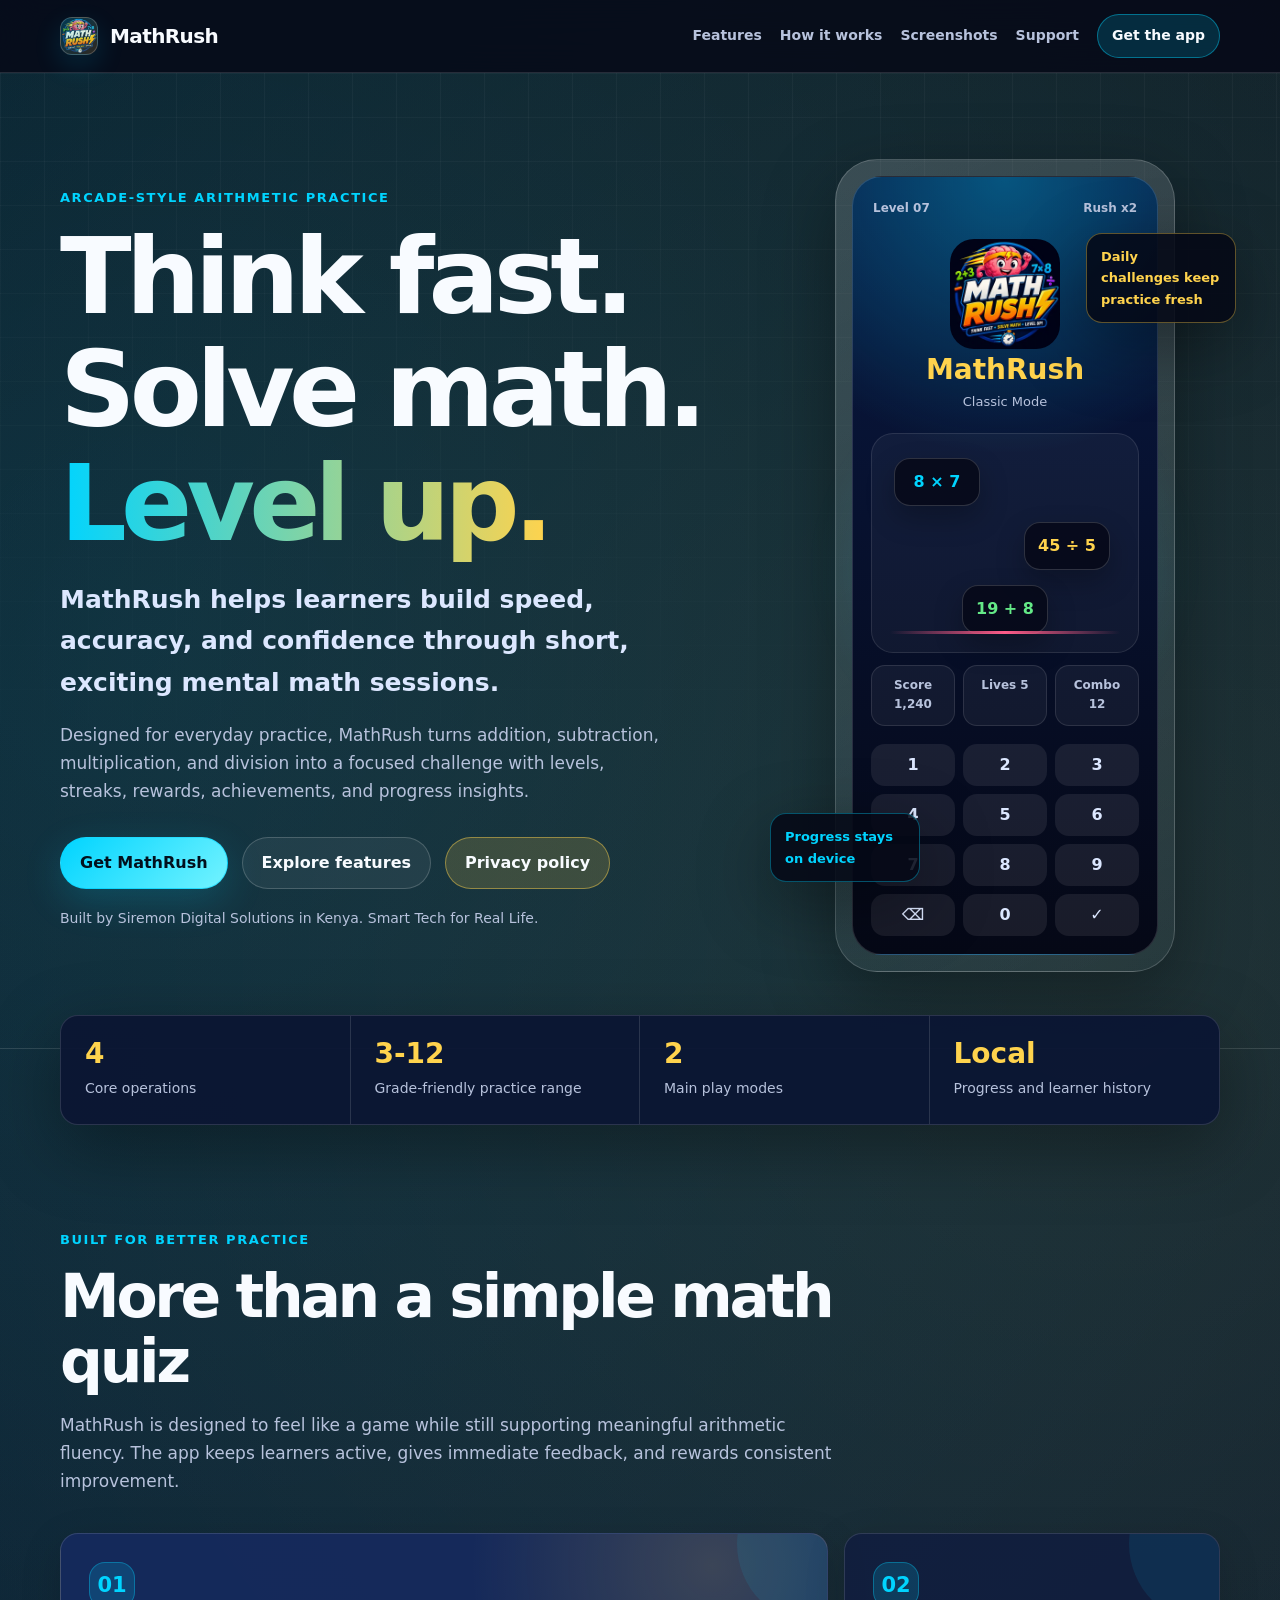
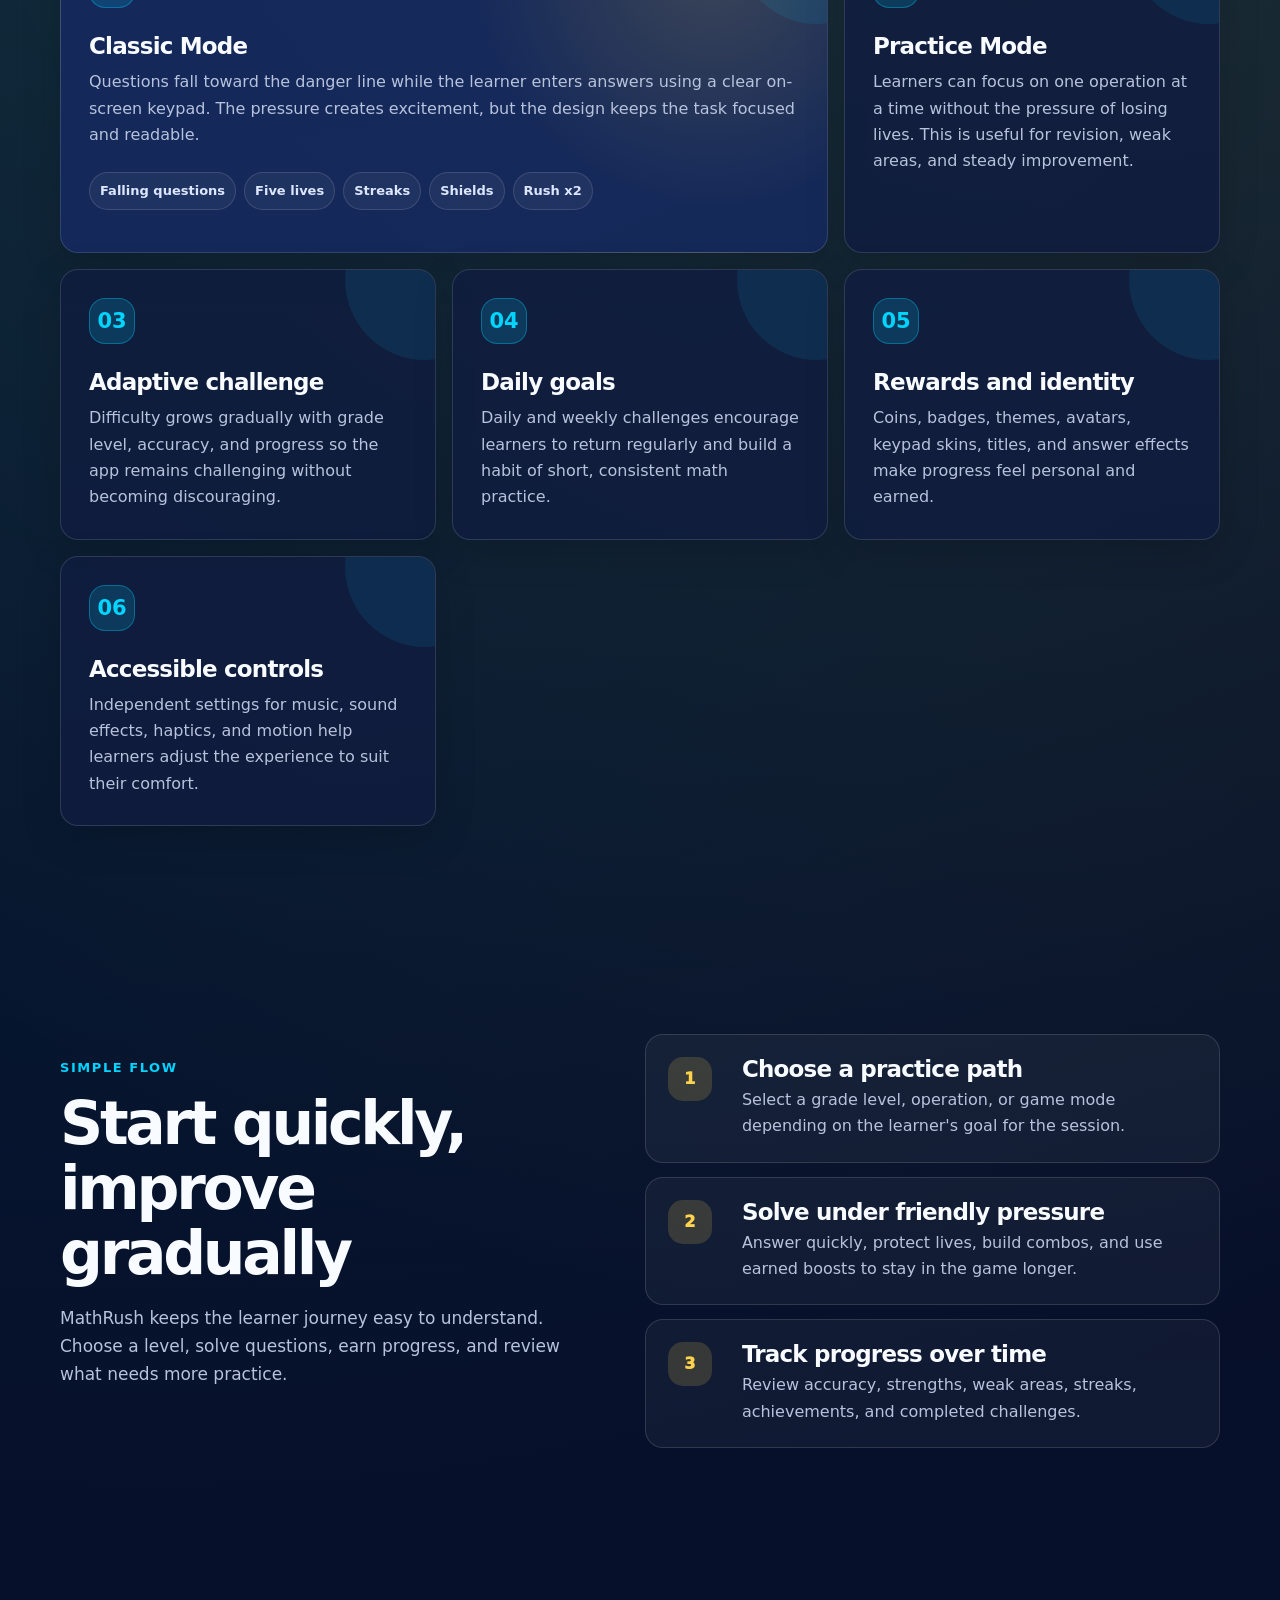
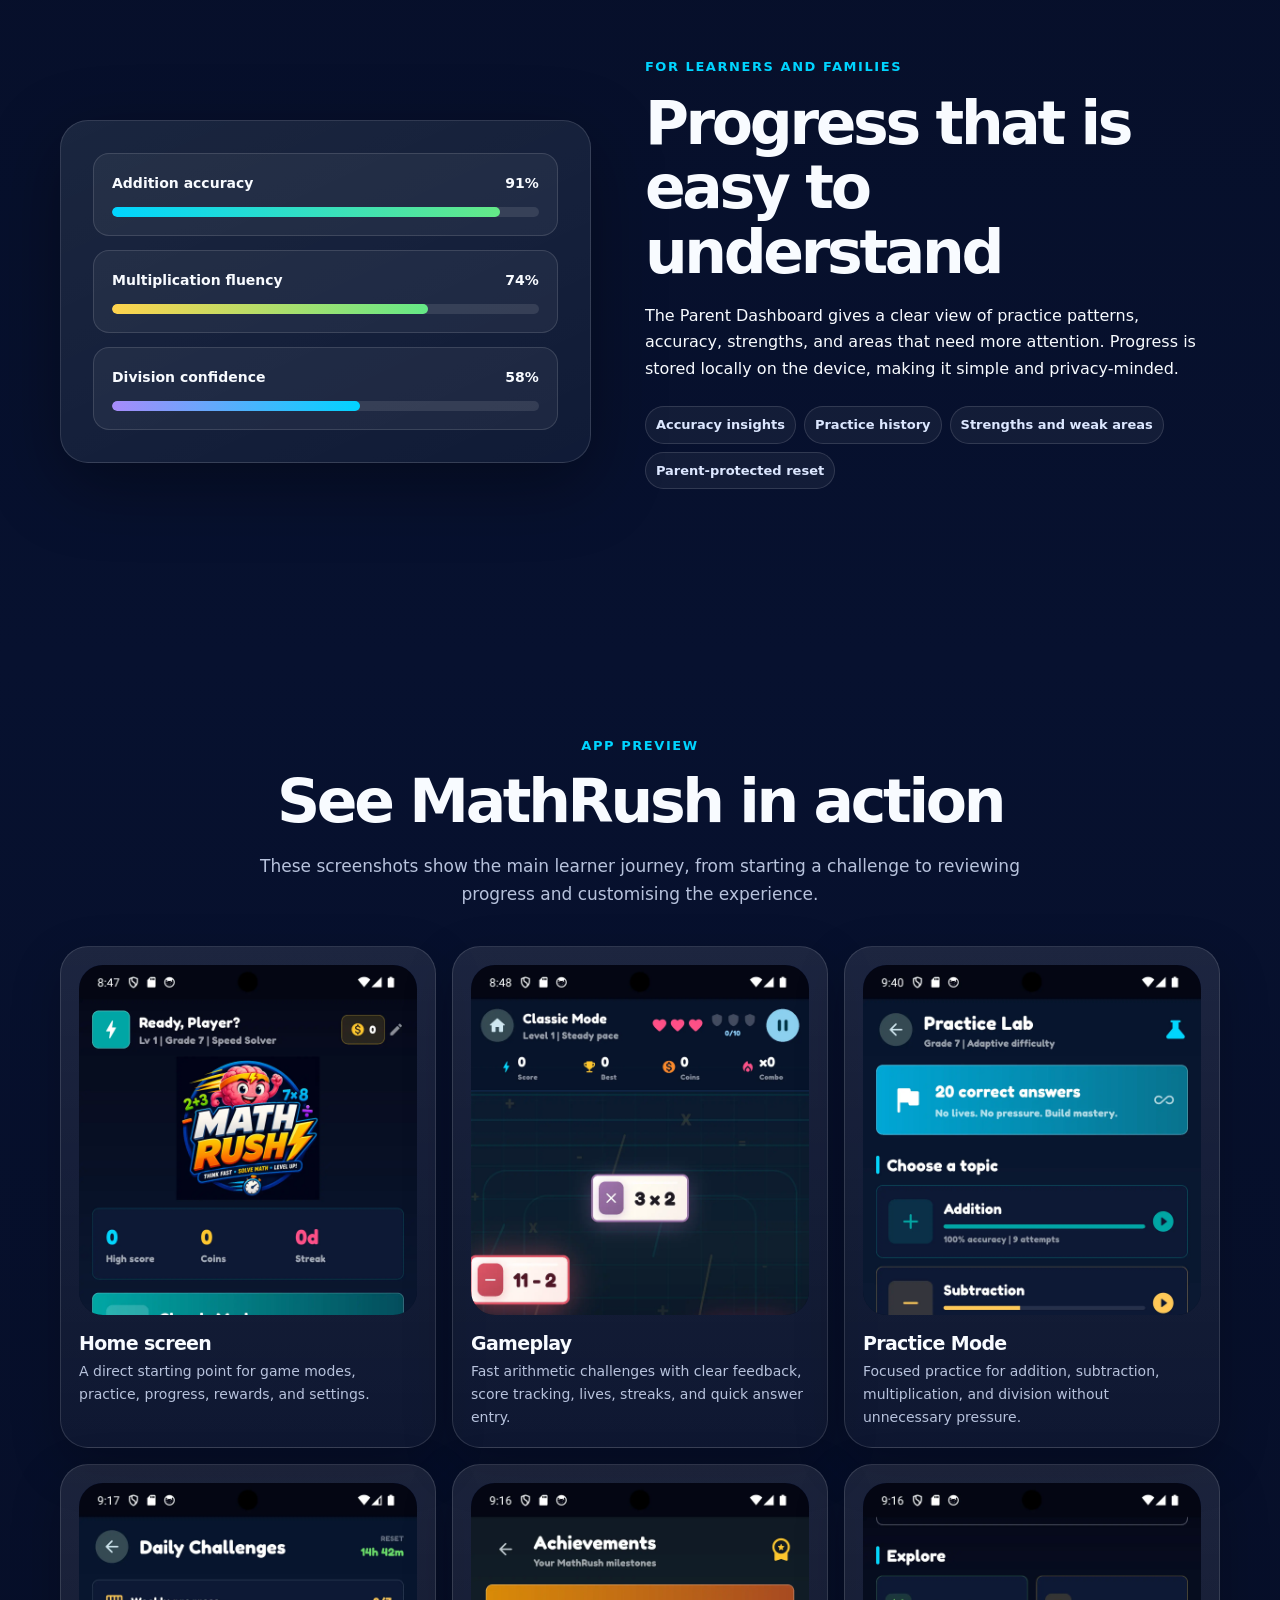
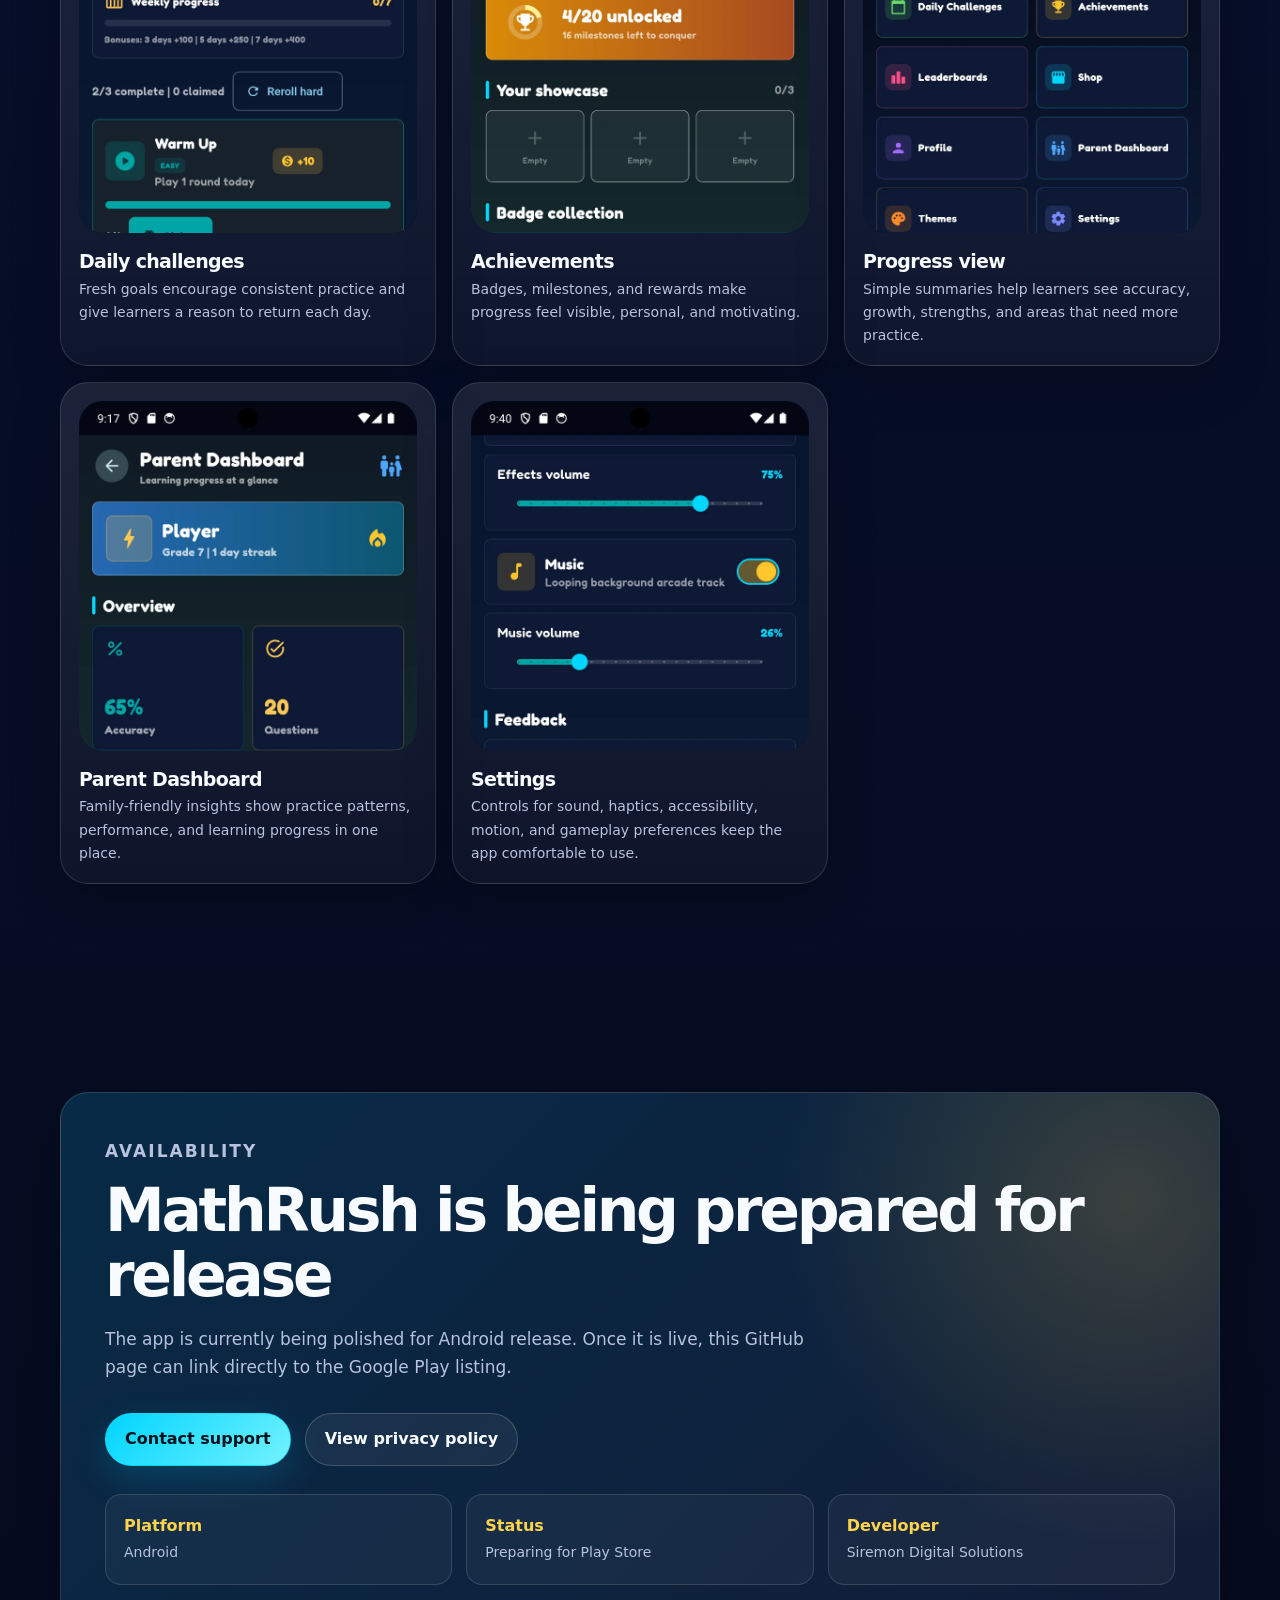
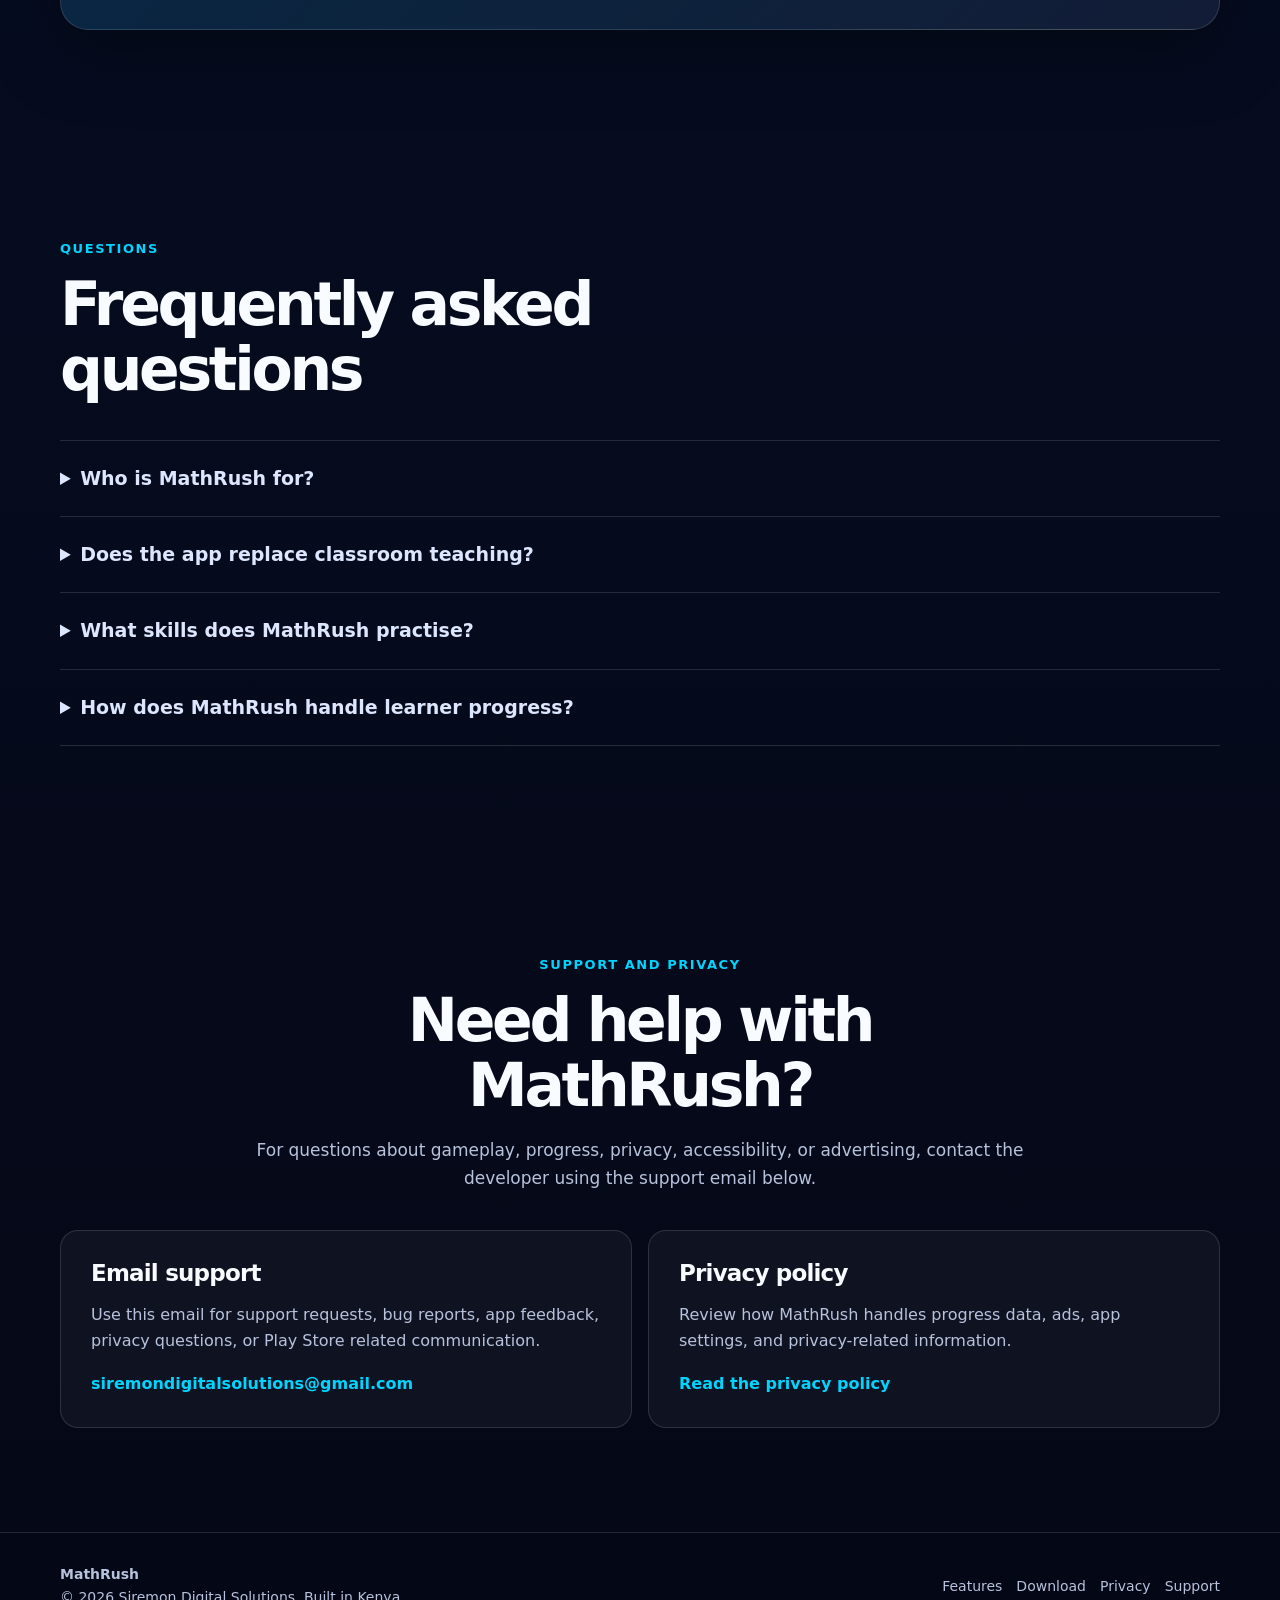
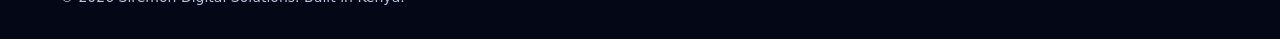
==== commit 34342f6c: "Update index.html" ====
--- a/index.html
+++ b/index.html
@@ -715,6 +715,24 @@
       background:
         radial-gradient(circle at 50% 10%, rgba(0, 212, 255, 0.26), transparent 35%),
         linear-gradient(180deg, #0c1a46, #061024);
+    }
+
+    .screenshot-frame {
+      height: 350px;
+      display: grid;
+      place-items: center;
+      overflow: hidden;
+      border-radius: 24px;
+      background:
+        radial-gradient(circle at 50% 8%, rgba(0, 212, 255, 0.22), transparent 38%),
+        linear-gradient(180deg, #0c1a46, #061024);
+    }
+
+    .screenshot-frame img {
+      width: 100%;
+      height: 100%;
+      display: block;
+      object-fit: contain;
     }
 
     .screen-chip {
@@ -1230,39 +1248,73 @@
     <section class="section" id="screenshots">
       <div class="section-header center">
         <p class="eyebrow">App preview</p>
-        <h2>Designed to feel clear, fast, and fun</h2>
-        <p>Use this section for screenshots once the final Play Store images are ready. The current cards act as clean GitHub Pages placeholders.</p>
+        <h2>See MathRush in action</h2>
+        <p>These screenshots show the main learner journey, from starting a challenge to reviewing progress and customising the experience.</p>
       </div>
 
       <div class="screenshot-grid">
         <article class="screenshot-card">
-          <div class="screenshot-face">
-            <span class="screen-chip">Home</span>
-            <div class="screen-big">Choose your challenge</div>
-            <div class="screen-buttons"><span>Classic Mode</span><span>Practice Mode</span><span>Daily Challenge</span></div>
+          <div class="screenshot-frame">
+            <img src="screenshots/home.webp" alt="MathRush home screen with main game options" loading="lazy">
           </div>
           <h3>Home screen</h3>
-          <p>A direct starting point for practice, game modes, rewards, and progress.</p>
+          <p>A direct starting point for game modes, practice, progress, rewards, and settings.</p>
         </article>
 
         <article class="screenshot-card">
-          <div class="screenshot-face">
-            <span class="screen-chip">Gameplay</span>
-            <div class="screen-big">36 ÷ 4</div>
-            <div class="screen-buttons"><span>Score 840</span><span>Combo 9</span><span>Lives 5</span></div>
+          <div class="screenshot-frame">
+            <img src="screenshots/gameplay.webp" alt="MathRush gameplay screen with arithmetic challenge" loading="lazy">
           </div>
           <h3>Gameplay</h3>
-          <p>Falling arithmetic questions, fast entry, immediate feedback, and exciting streaks.</p>
+          <p>Fast arithmetic challenges with clear feedback, score tracking, lives, streaks, and quick answer entry.</p>
         </article>
 
         <article class="screenshot-card">
-          <div class="screenshot-face">
-            <span class="screen-chip">Progress</span>
-            <div class="screen-big">Weekly growth</div>
-            <div class="screen-buttons"><span>Accuracy</span><span>Achievements</span><span>Weak areas</span></div>
+          <div class="screenshot-frame">
+            <img src="screenshots/practicemode.webp" alt="MathRush practice mode screen" loading="lazy">
+          </div>
+          <h3>Practice Mode</h3>
+          <p>Focused practice for addition, subtraction, multiplication, and division without unnecessary pressure.</p>
+        </article>
+
+        <article class="screenshot-card">
+          <div class="screenshot-frame">
+            <img src="screenshots/dailychallenges.webp" alt="MathRush daily challenges screen" loading="lazy">
+          </div>
+          <h3>Daily challenges</h3>
+          <p>Fresh goals encourage consistent practice and give learners a reason to return each day.</p>
+        </article>
+
+        <article class="screenshot-card">
+          <div class="screenshot-frame">
+            <img src="screenshots/achievements.webp" alt="MathRush achievements screen" loading="lazy">
+          </div>
+          <h3>Achievements</h3>
+          <p>Badges, milestones, and rewards make progress feel visible, personal, and motivating.</p>
+        </article>
+
+        <article class="screenshot-card">
+          <div class="screenshot-frame">
+            <img src="screenshots/progress.webp" alt="MathRush learner progress screen" loading="lazy">
           </div>
           <h3>Progress view</h3>
-          <p>Simple summaries help learners and families understand improvement over time.</p>
+          <p>Simple summaries help learners see accuracy, growth, strengths, and areas that need more practice.</p>
+        </article>
+
+        <article class="screenshot-card">
+          <div class="screenshot-frame">
+            <img src="screenshots/parentdashboard.webp" alt="MathRush parent dashboard screen" loading="lazy">
+          </div>
+          <h3>Parent Dashboard</h3>
+          <p>Family-friendly insights show practice patterns, performance, and learning progress in one place.</p>
+        </article>
+
+        <article class="screenshot-card">
+          <div class="screenshot-frame">
+            <img src="screenshots/settings.webp" alt="MathRush settings screen" loading="lazy">
+          </div>
+          <h3>Settings</h3>
+          <p>Controls for sound, haptics, accessibility, motion, and gameplay preferences keep the app comfortable to use.</p>
         </article>
       </div>
     </section>
@@ -1341,7 +1393,7 @@
     <div class="footer-inner">
       <div>
         <strong>MathRush</strong><br>
-        <span>&copy; 2026 Siremon Digital Solutions.</span>
+        <span>&copy; 2026 Siremon Digital Solutions. Built in Kenya.</span>
       </div>
       <div class="footer-links">
         <a href="#features">Features</a>
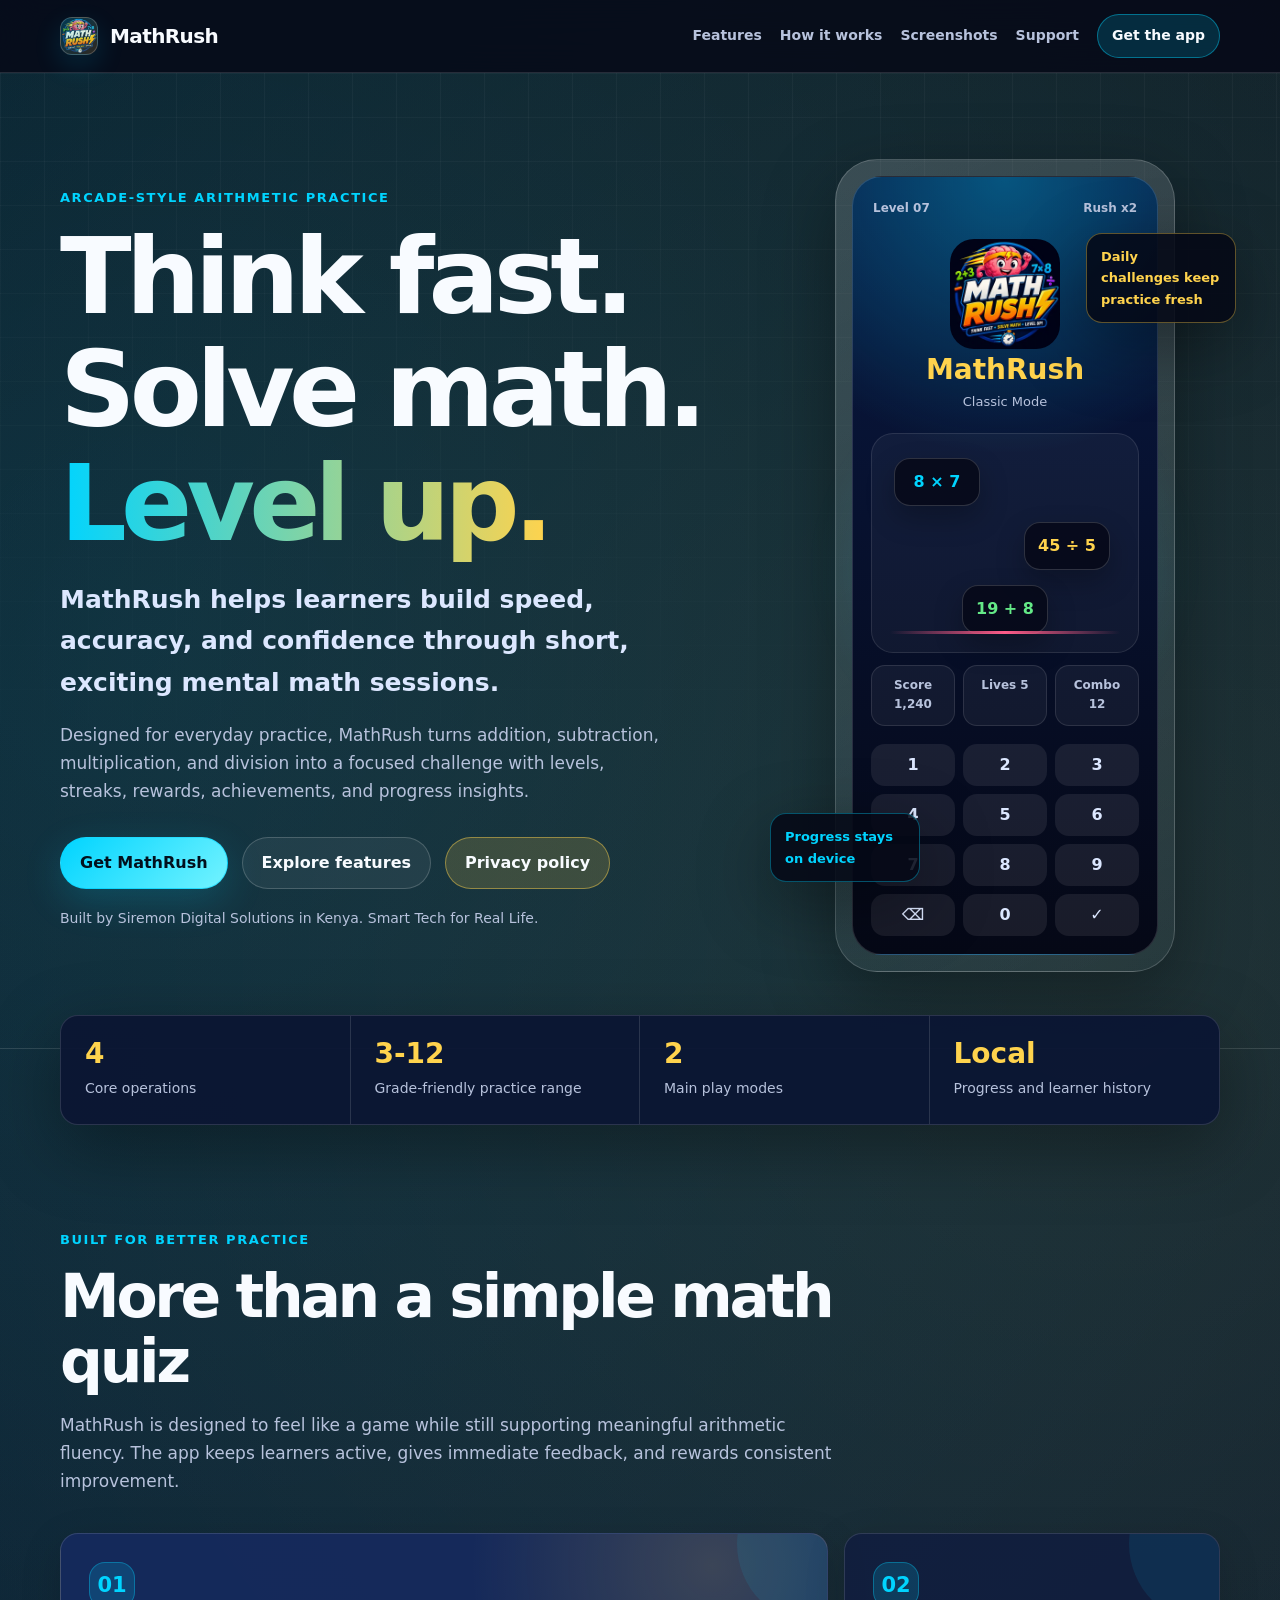
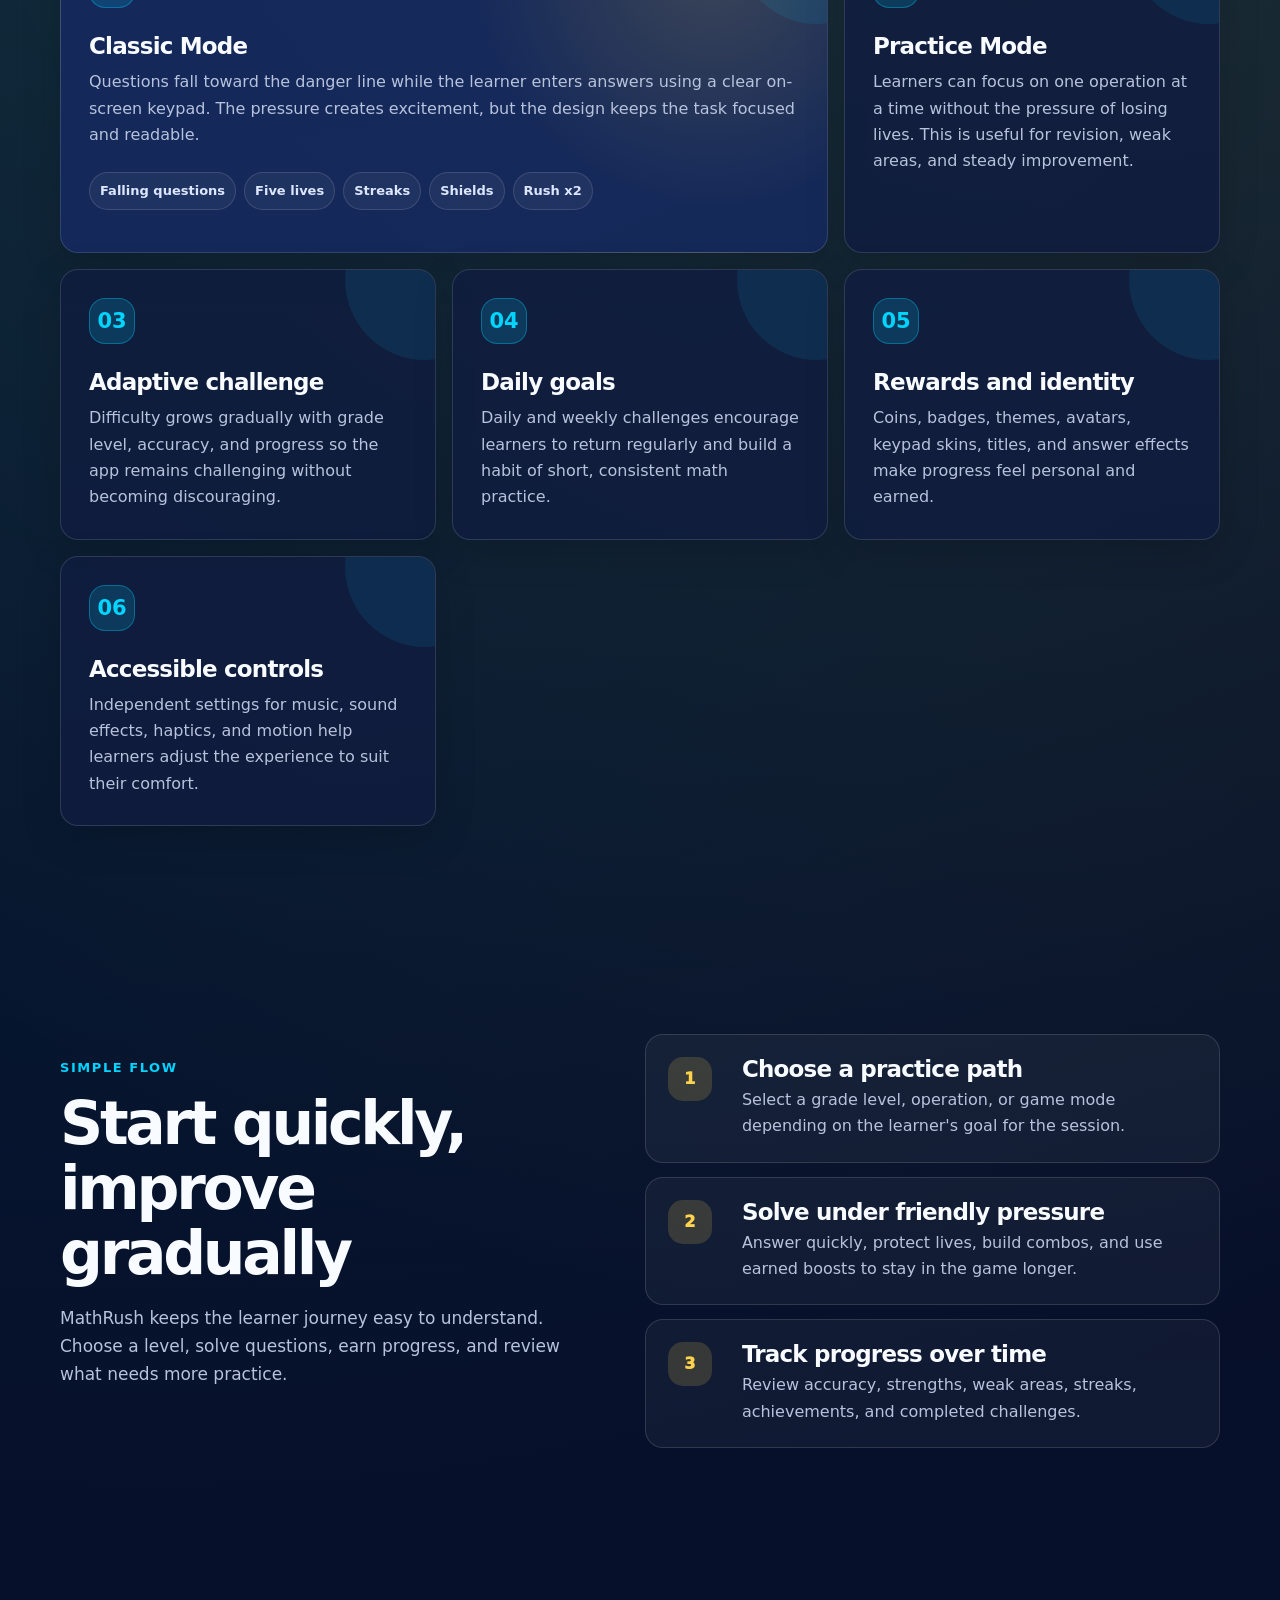
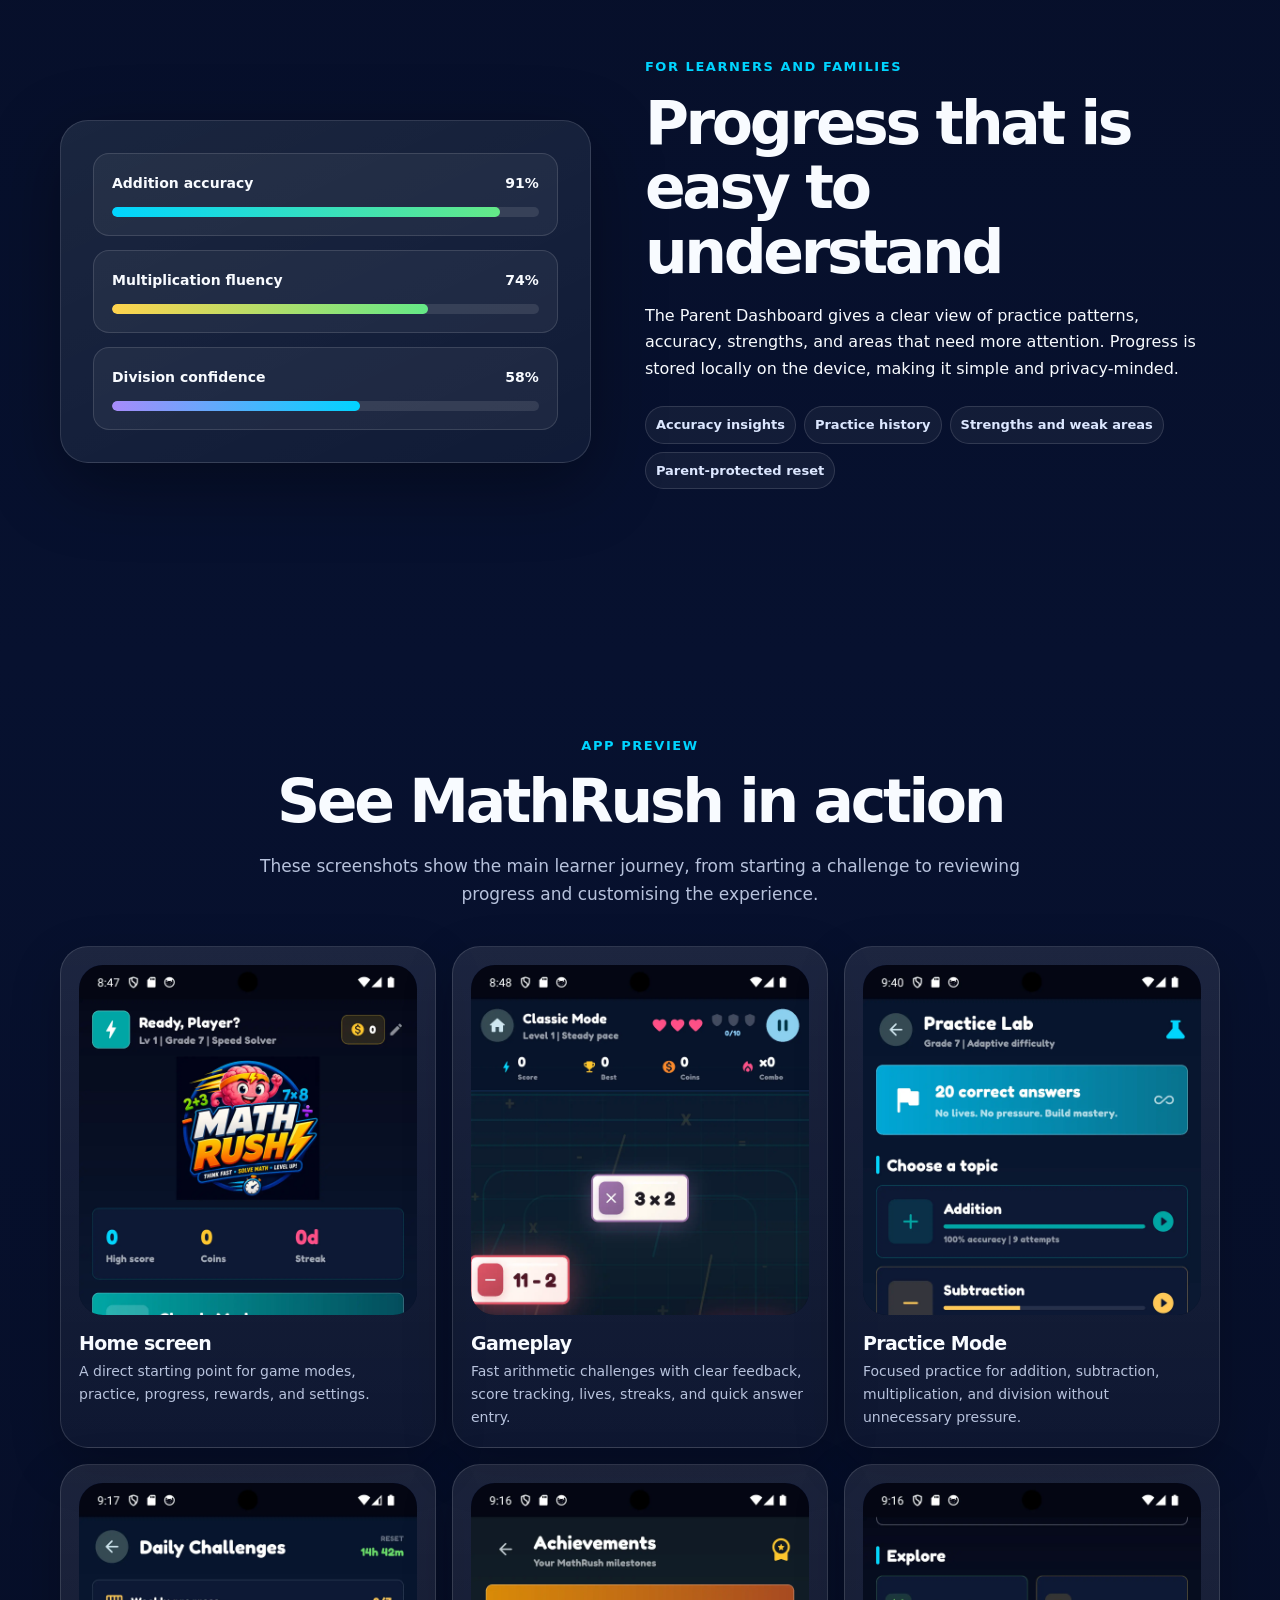
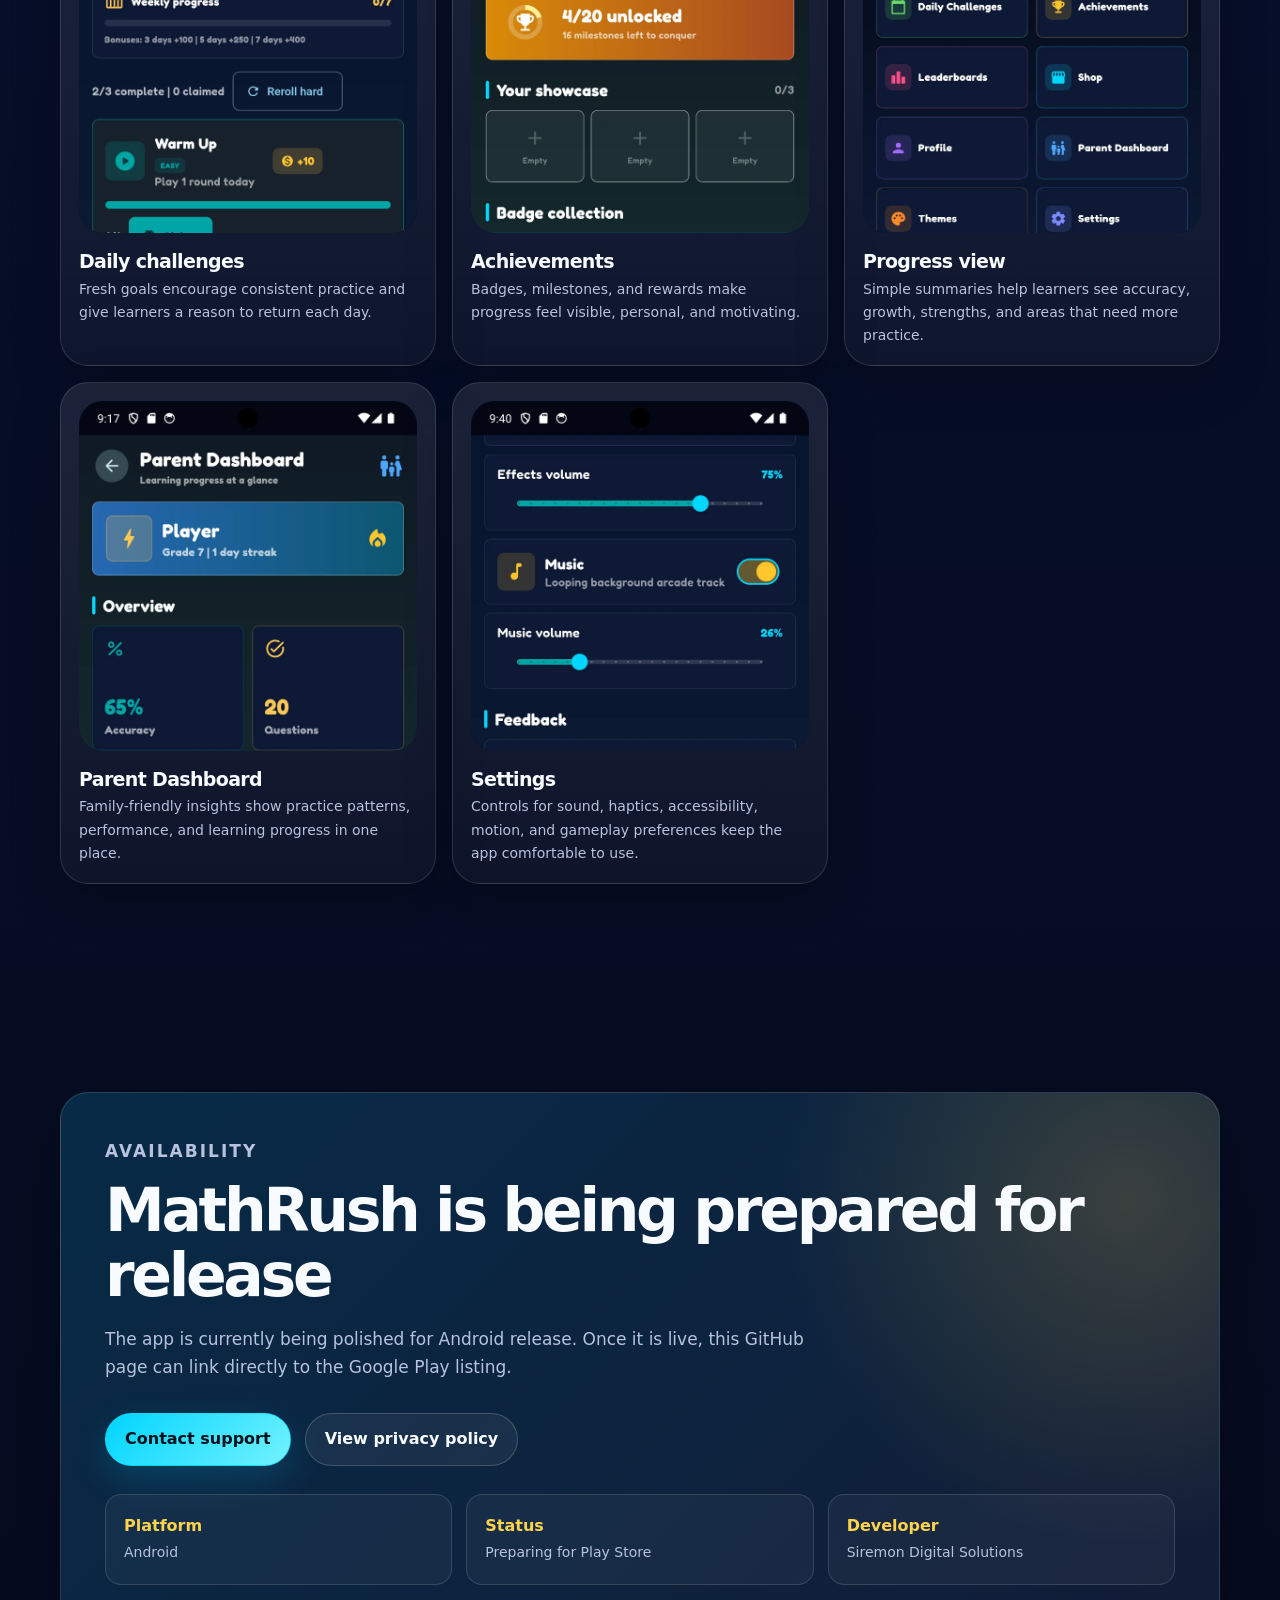
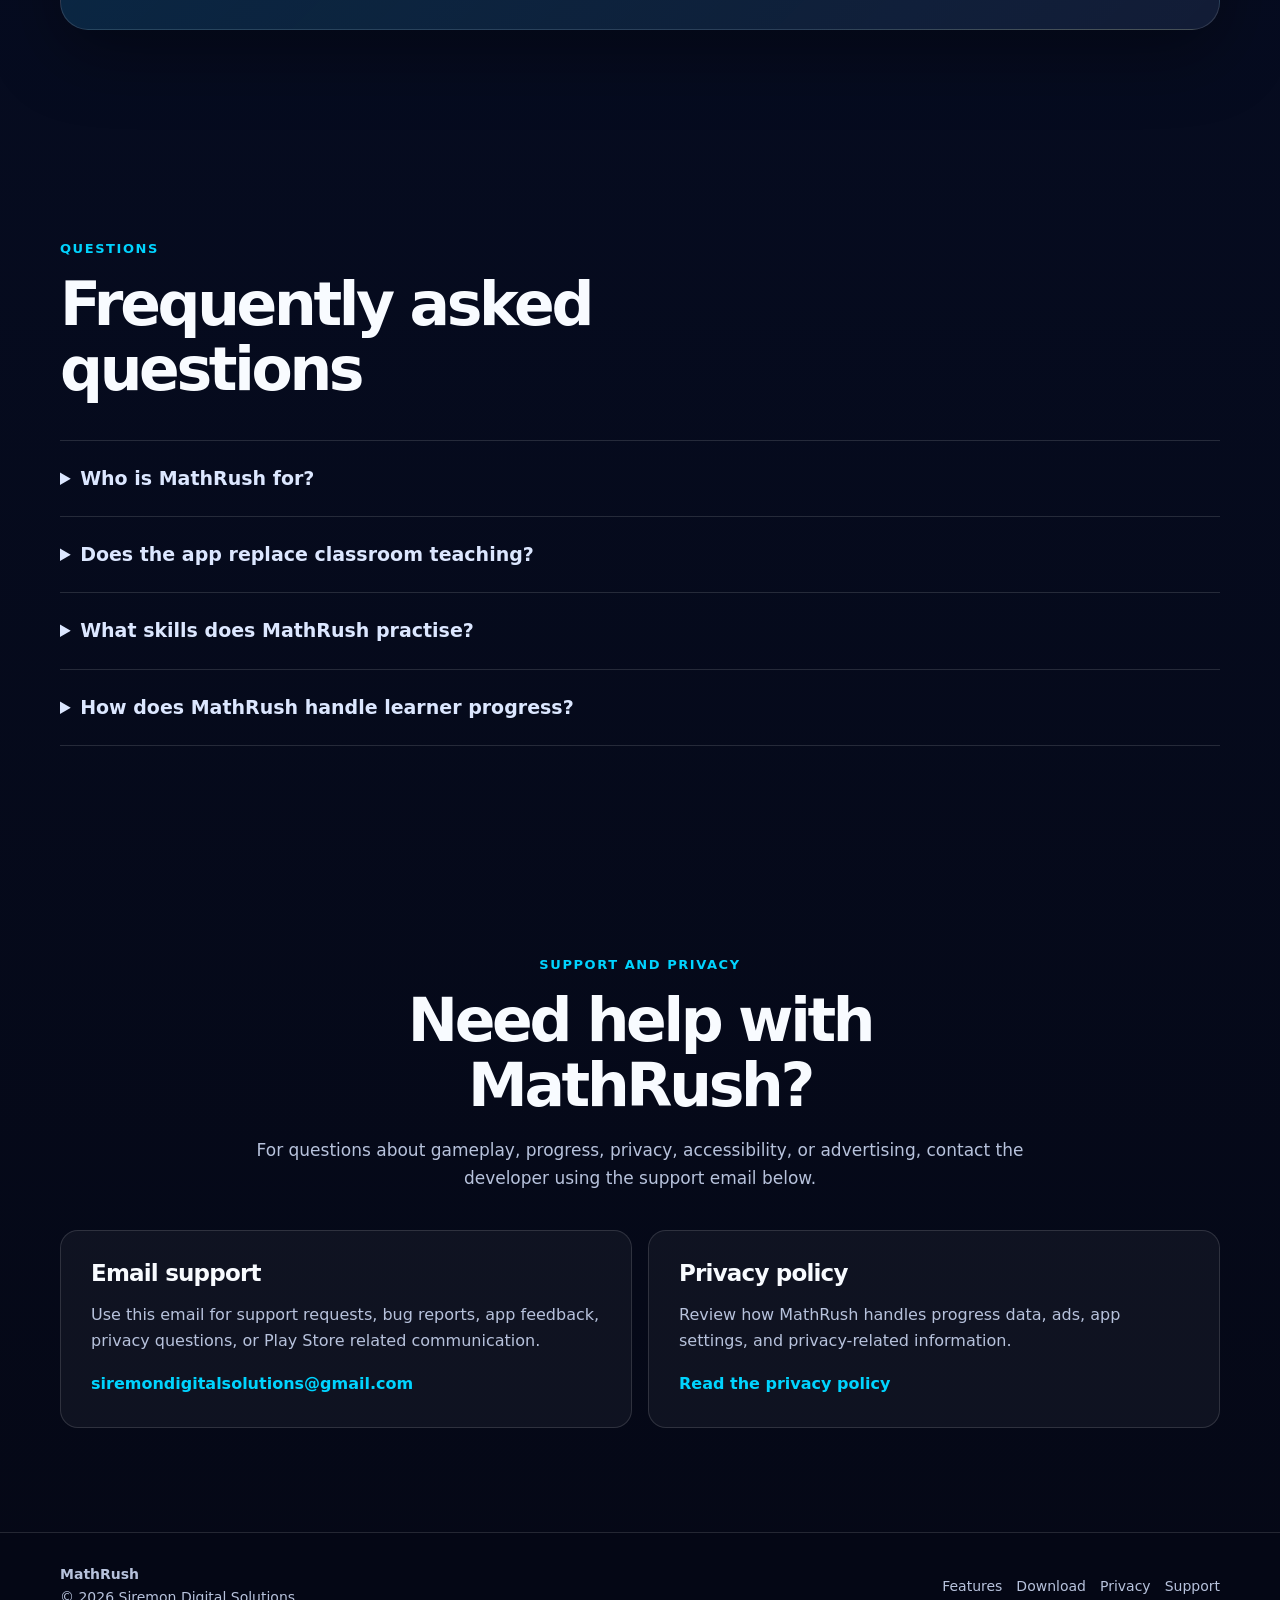
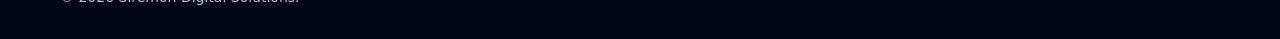
==== commit 36da2da7: "Update index.html" ====
--- a/index.html
+++ b/index.html
@@ -1393,7 +1393,7 @@
     <div class="footer-inner">
       <div>
         <strong>MathRush</strong><br>
-        <span>&copy; 2026 Siremon Digital Solutions. Built in Kenya.</span>
+        <span>&copy; 2026 Siremon Digital Solutions.</span>
       </div>
       <div class="footer-links">
         <a href="#features">Features</a>
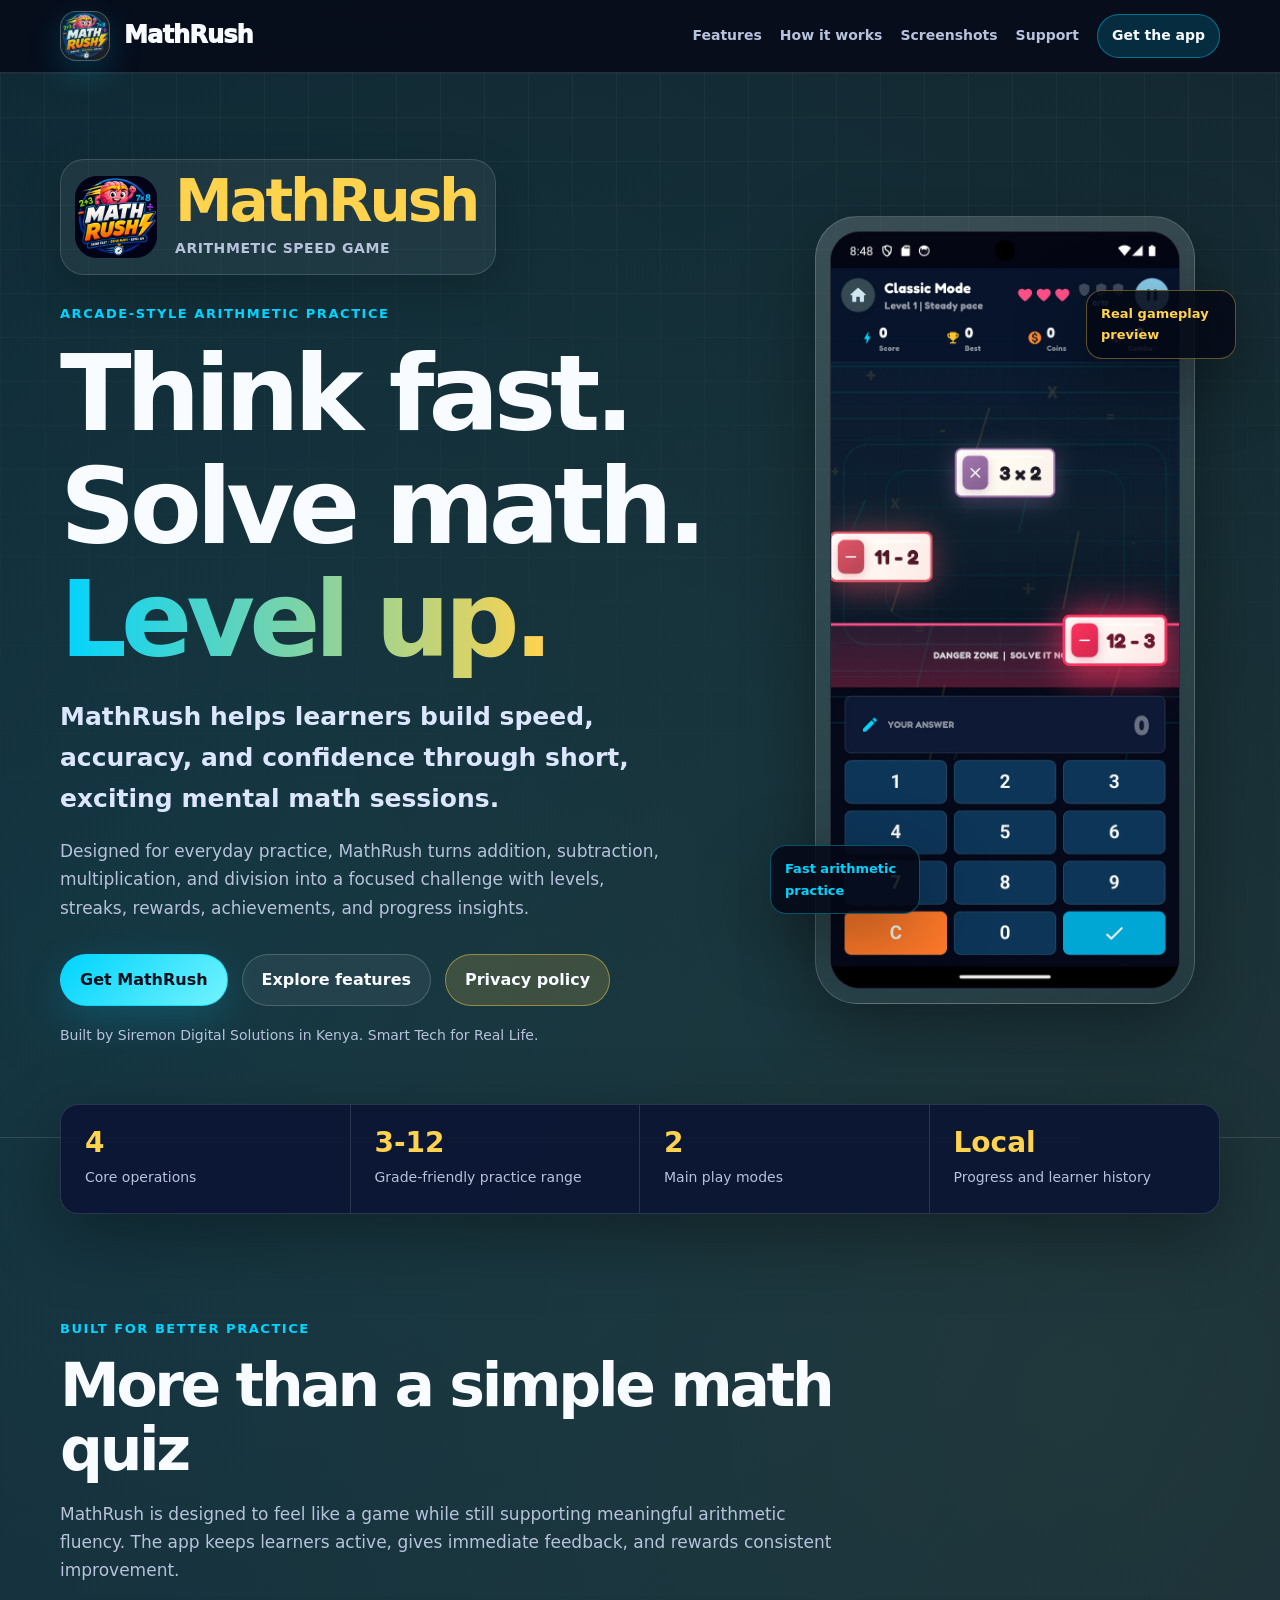
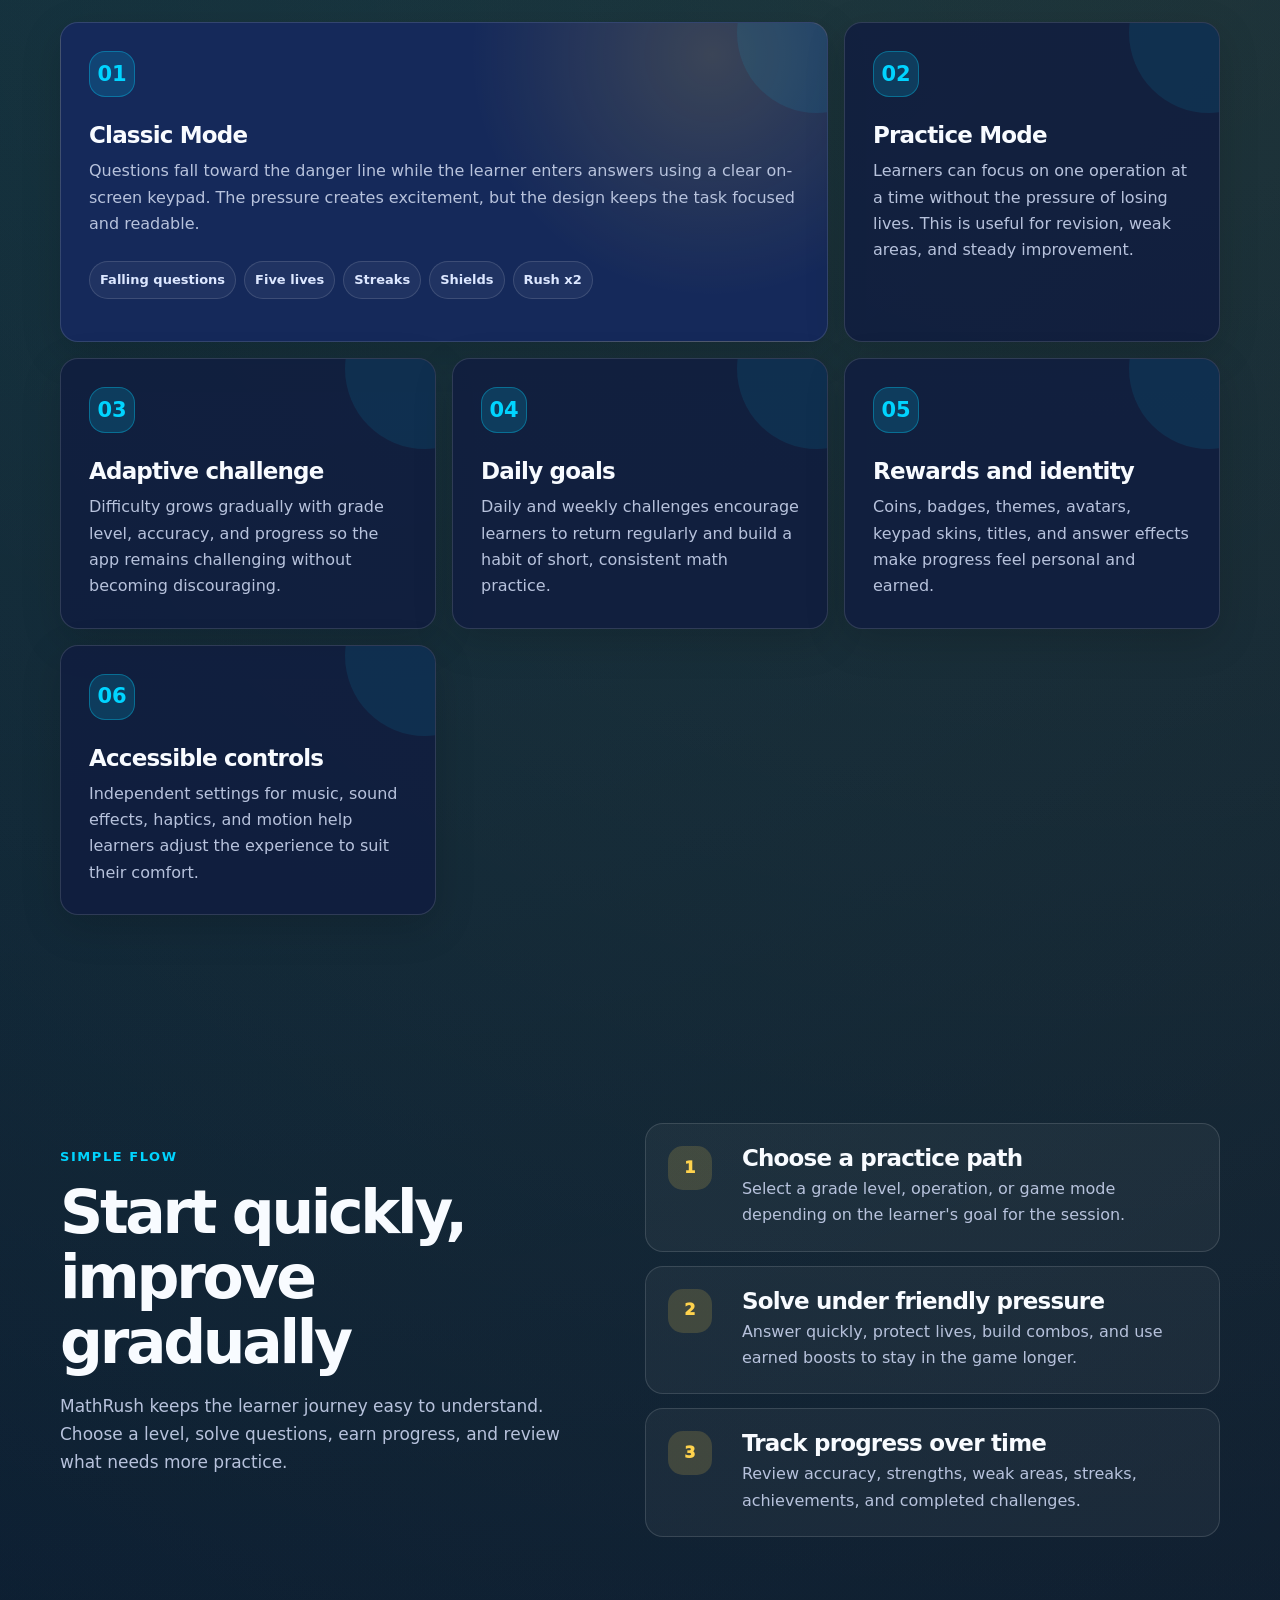
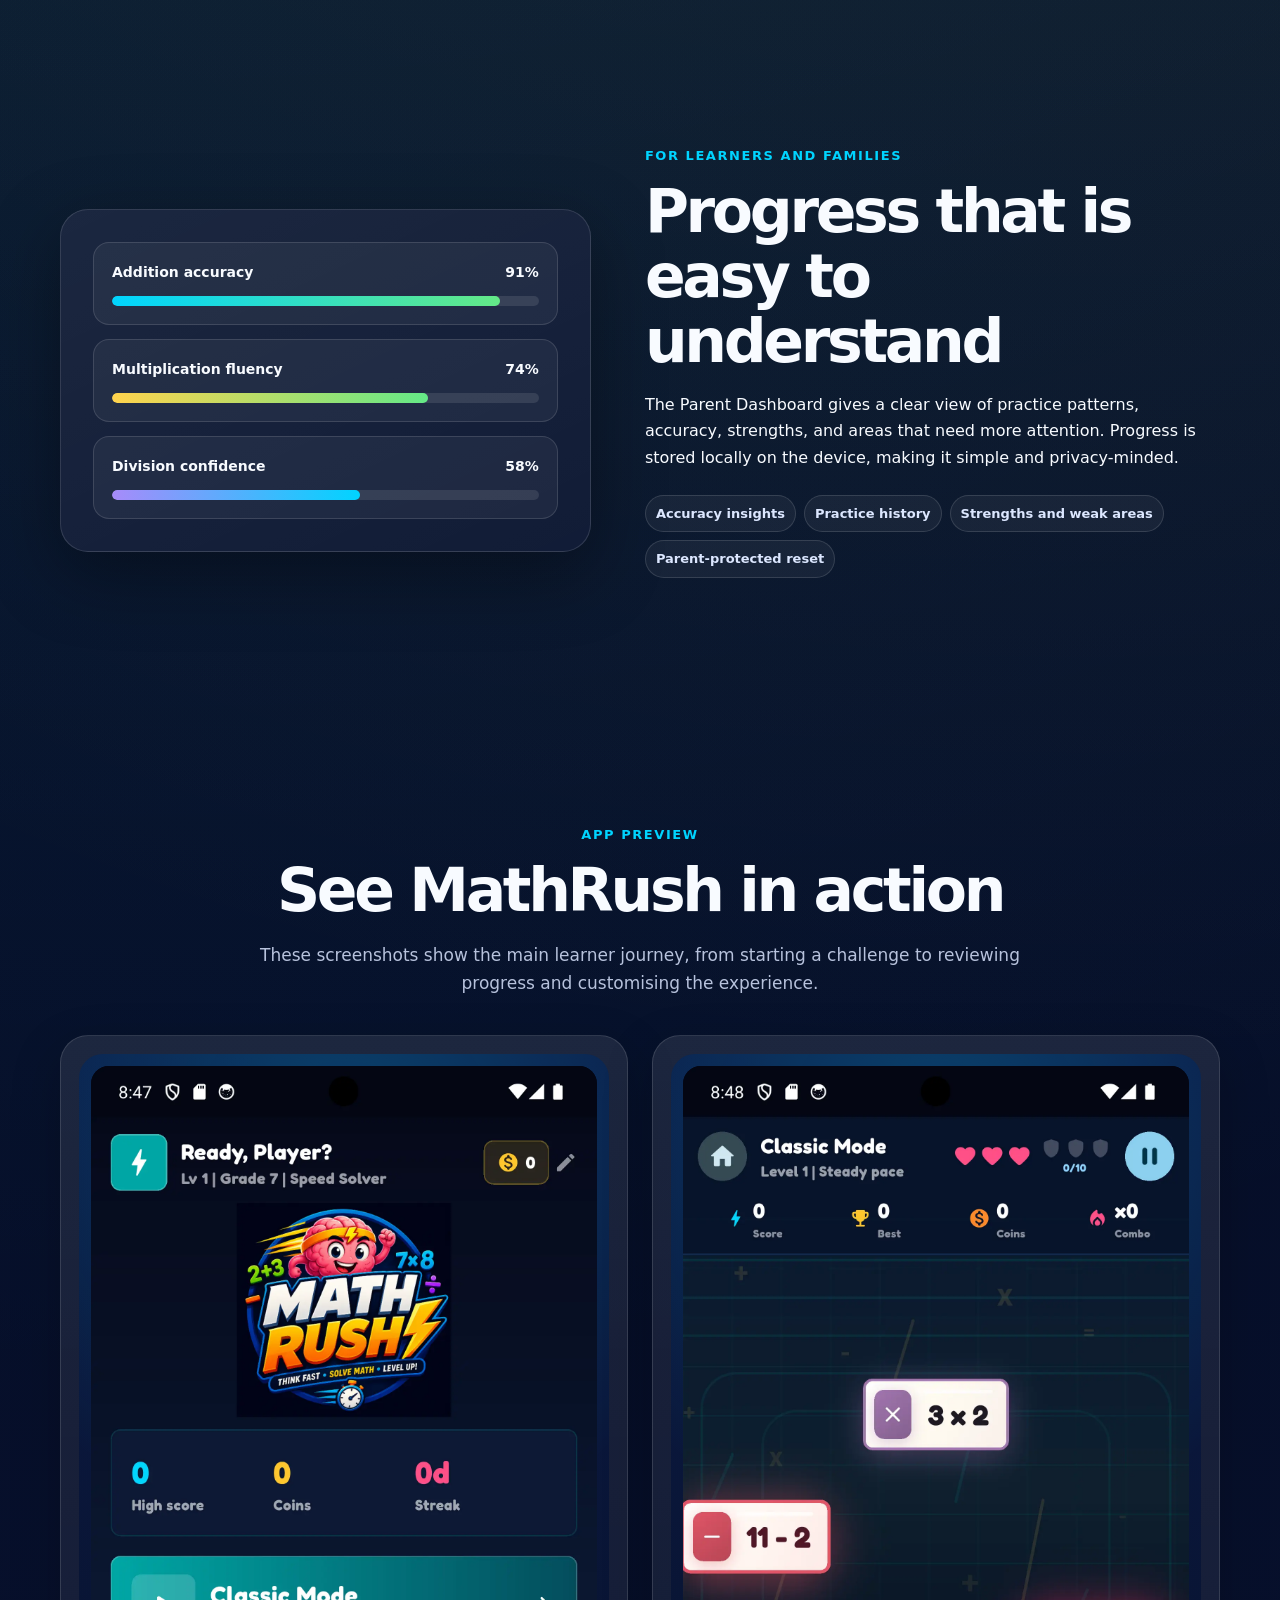
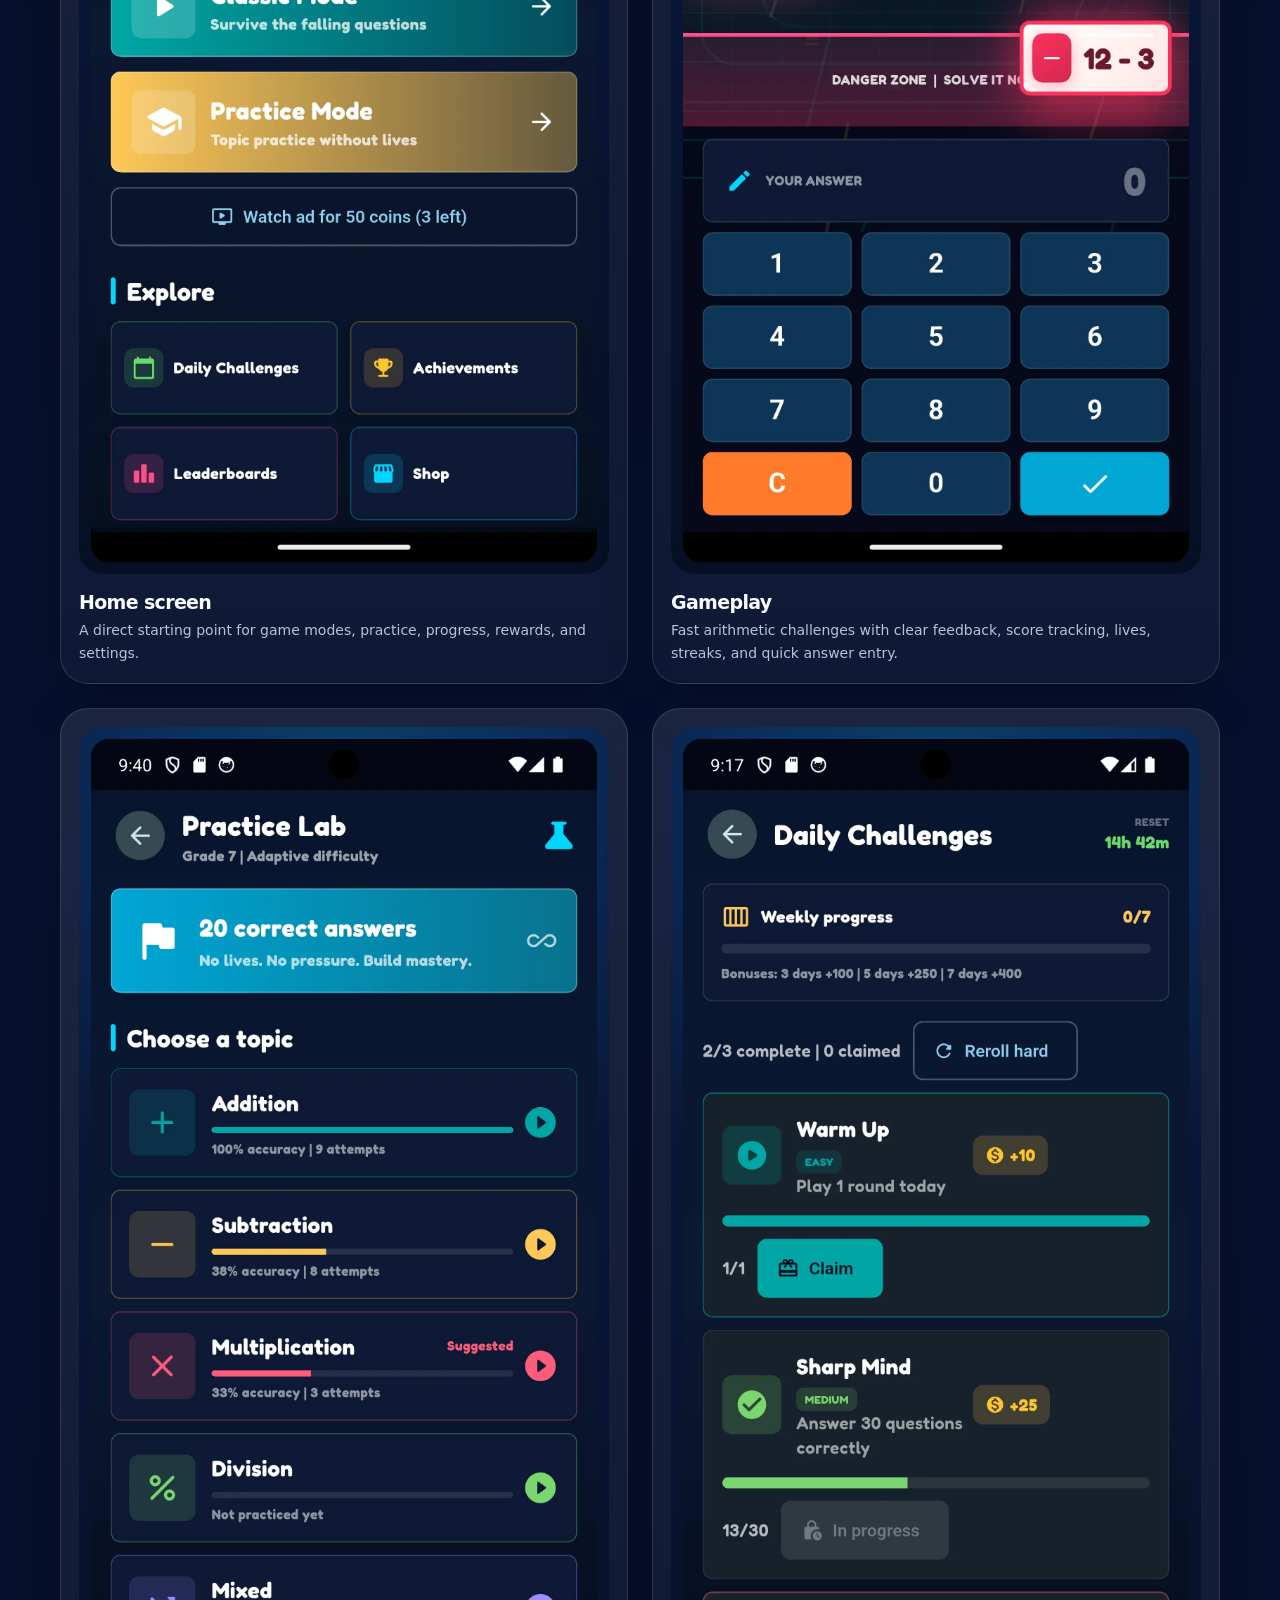
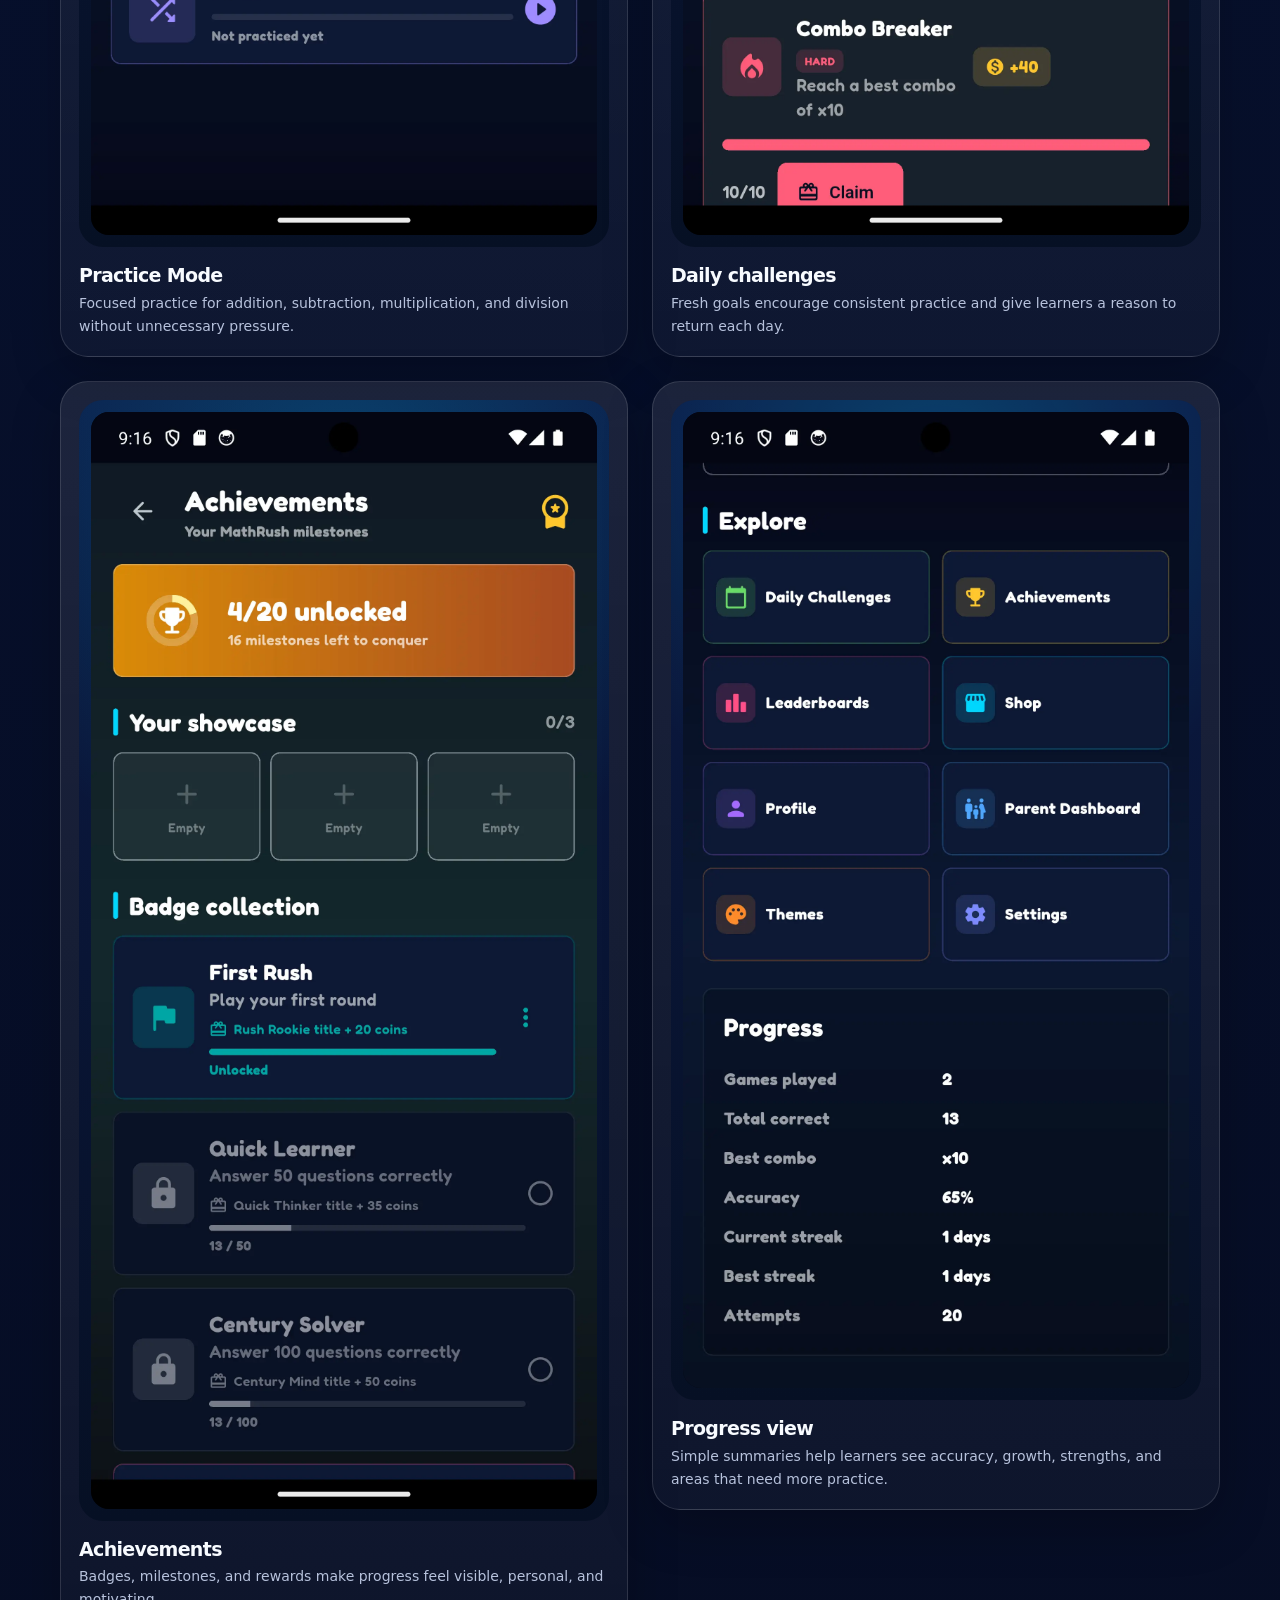
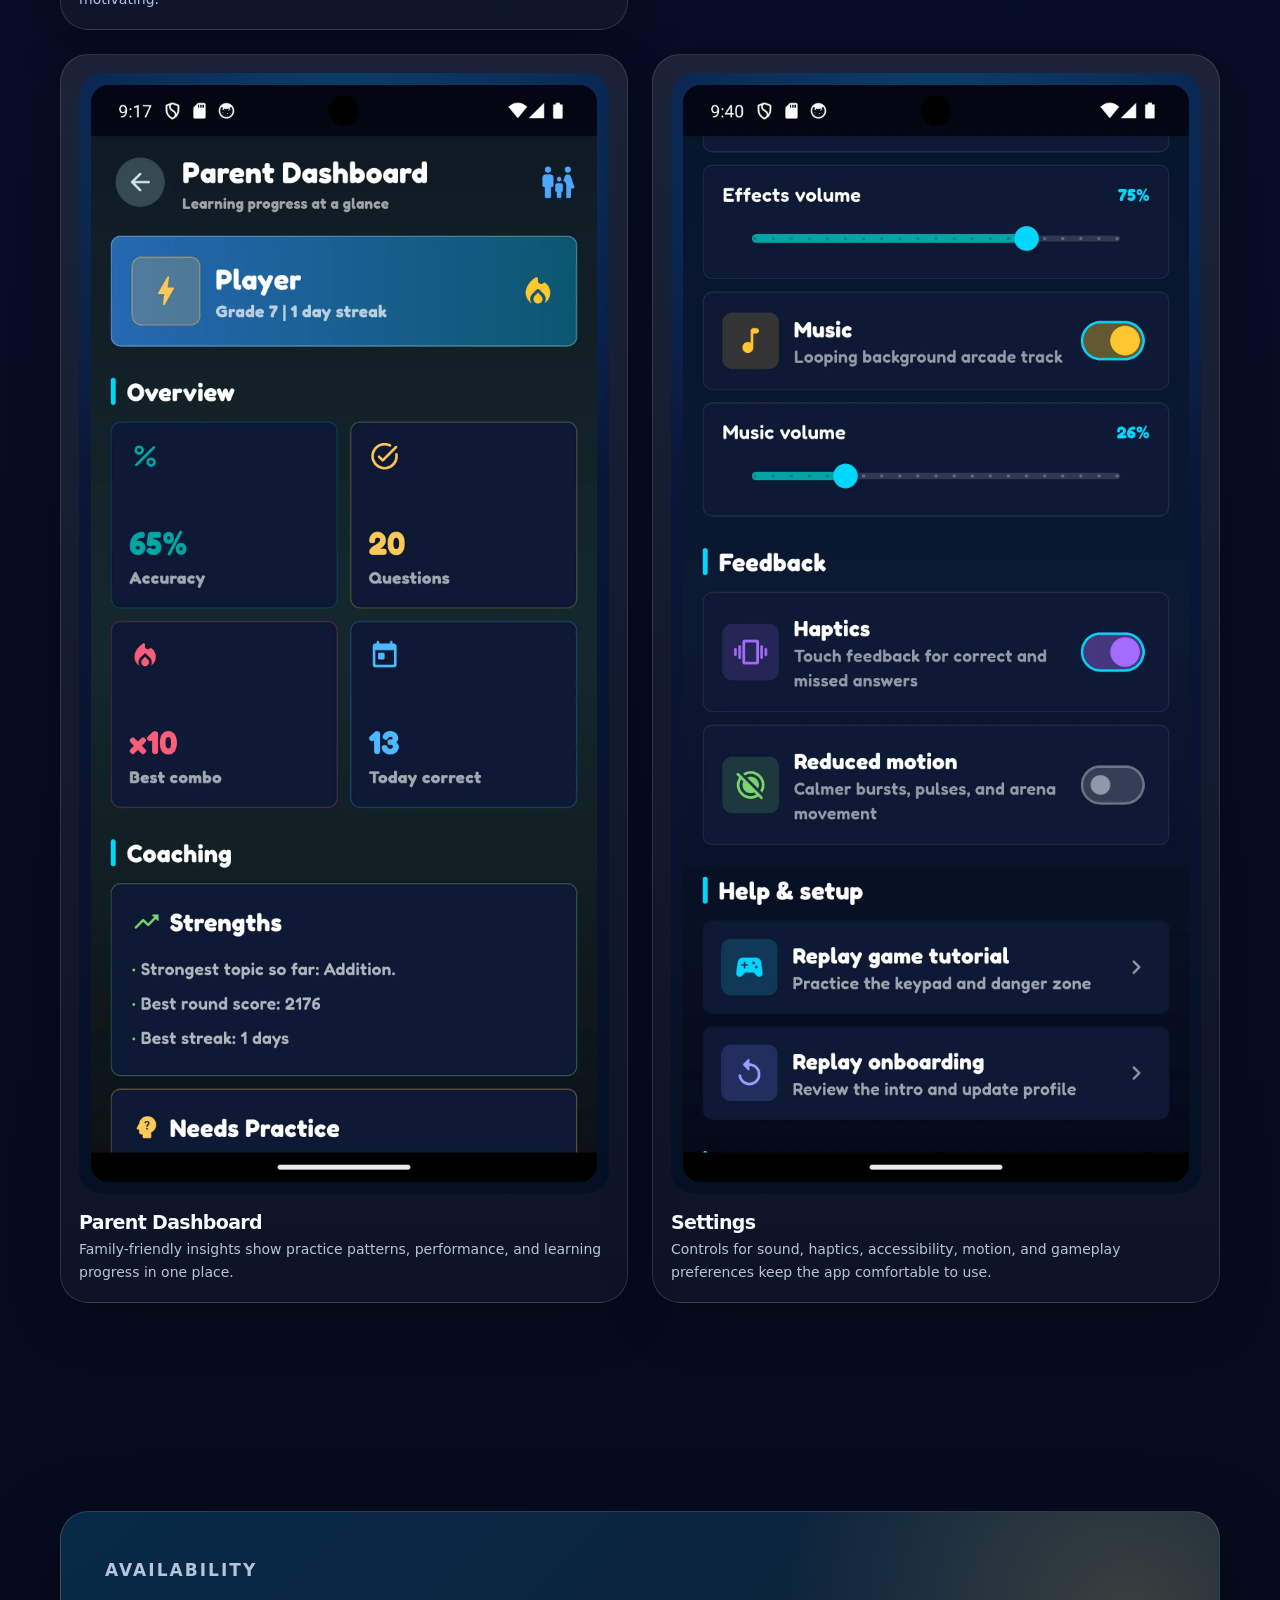
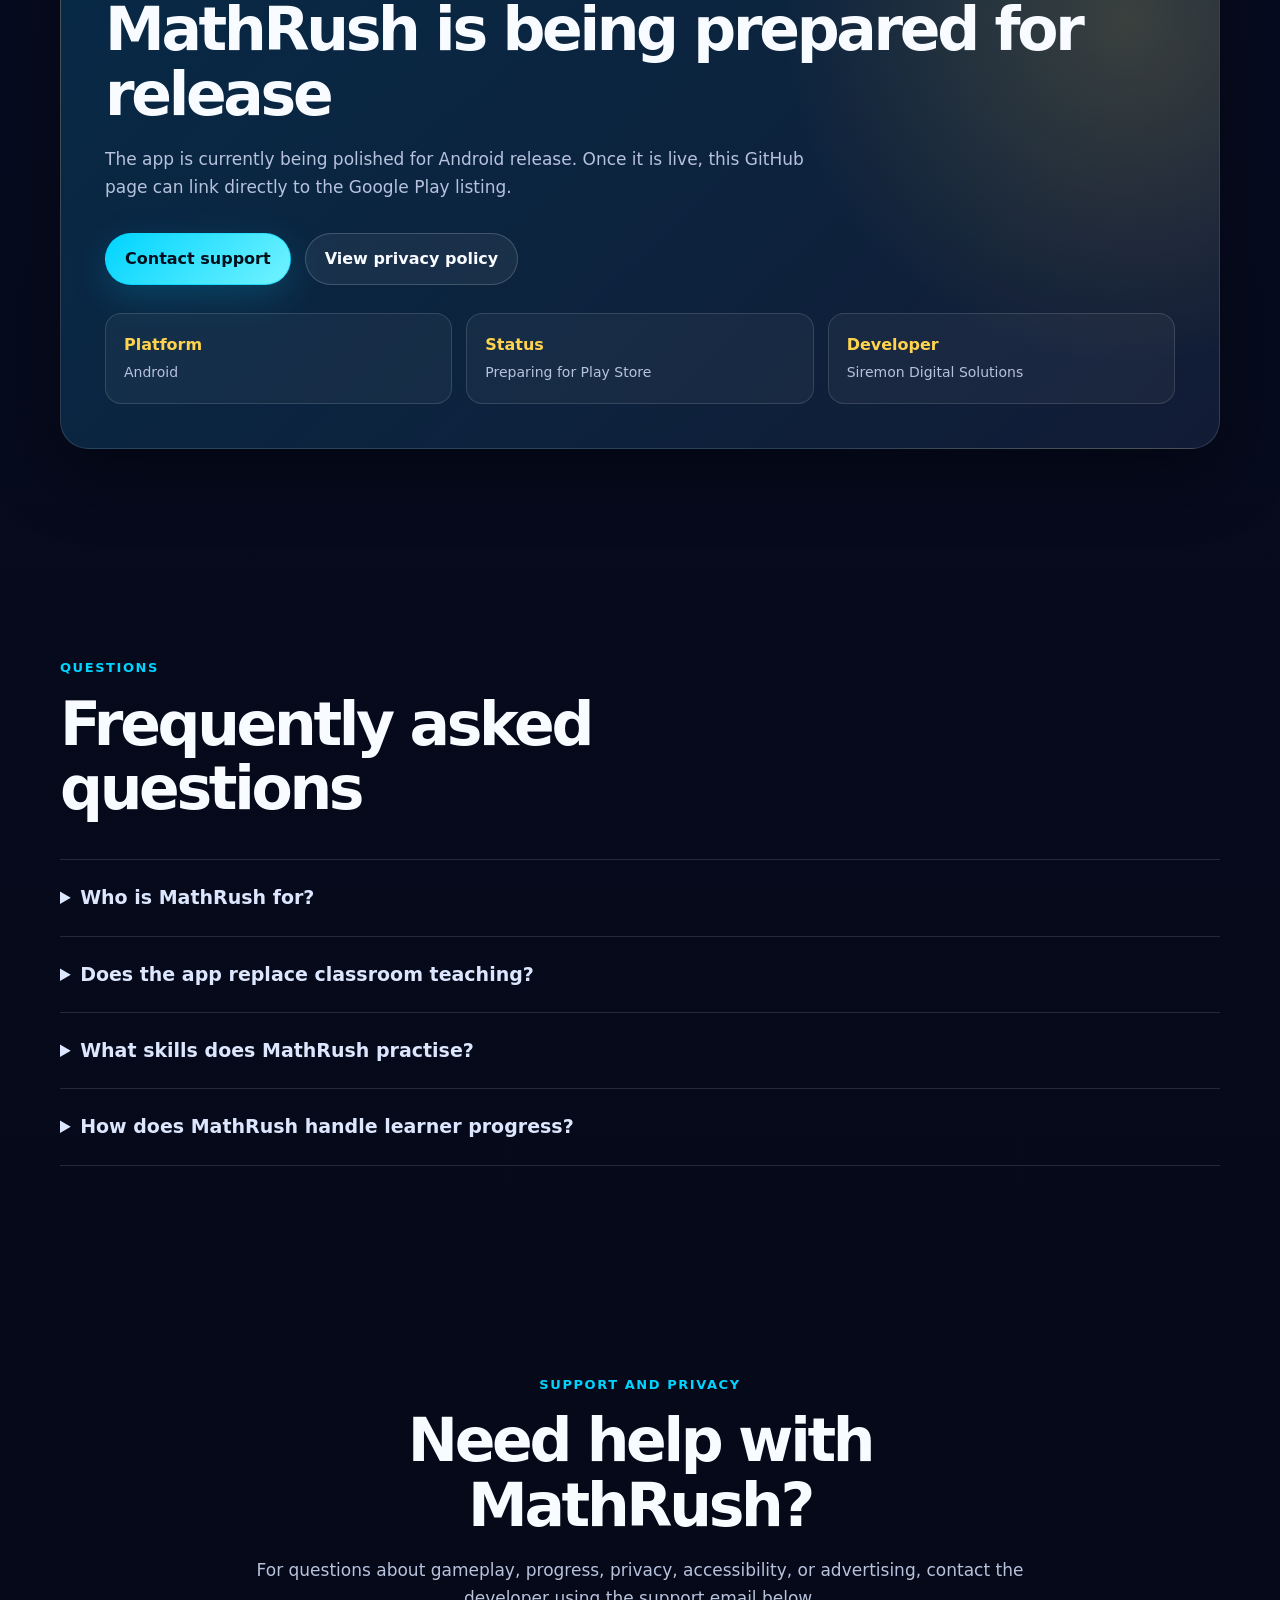
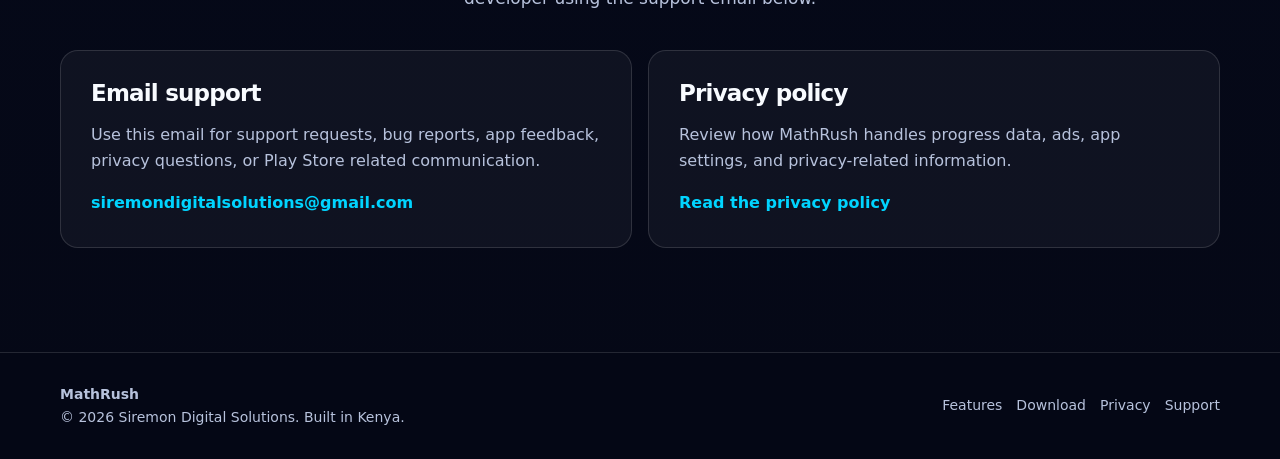
==== commit c05d821b: "Update index.html" ====
--- a/index.html
+++ b/index.html
@@ -91,23 +91,24 @@
     .brand {
       display: inline-flex;
       align-items: center;
-      gap: 12px;
+      gap: 14px;
       color: var(--text);
       text-decoration: none;
-      font-size: 20px;
-      font-weight: 900;
-      letter-spacing: -0.03em;
+      font-size: 24px;
+      font-weight: 950;
+      letter-spacing: -0.035em;
     }
 
     .brand-mark {
-      width: 38px;
-      height: 38px;
-      border: 1px solid rgba(255, 255, 255, 0.2);
-      border-radius: 12px;
+      width: 50px;
+      height: 50px;
+      border: 1px solid rgba(255, 255, 255, 0.24);
+      border-radius: 16px;
       background:
-        linear-gradient(135deg, rgba(0, 212, 255, 0.26), rgba(255, 211, 77, 0.18)),
-        url("mathrush-logo.webp") center / cover no-repeat;
-      box-shadow: 0 10px 28px rgba(0, 212, 255, 0.14);
+        linear-gradient(135deg, rgba(0, 212, 255, 0.18), rgba(255, 211, 77, 0.13)),
+        url("mathrush-logo.webp") center / contain no-repeat;
+      background-color: rgba(6, 15, 40, 0.9);
+      box-shadow: 0 12px 34px rgba(0, 212, 255, 0.18);
     }
 
     .nav-links {
@@ -163,6 +164,44 @@
       grid-template-columns: minmax(0, 1fr) 430px;
       align-items: center;
       gap: 64px;
+    }
+
+    .hero-brand-intro {
+      display: inline-flex;
+      align-items: center;
+      gap: 18px;
+      margin-bottom: 28px;
+      padding: 14px 18px 14px 14px;
+      border: 1px solid rgba(255, 255, 255, 0.14);
+      border-radius: 24px;
+      background: rgba(255, 255, 255, 0.055);
+      box-shadow: 0 14px 42px rgba(0, 0, 0, 0.18);
+    }
+
+    .hero-brand-intro img {
+      width: 82px;
+      height: 82px;
+      object-fit: contain;
+      border-radius: 22px;
+      background: rgba(5, 8, 22, 0.55);
+    }
+
+    .hero-brand-intro strong {
+      display: block;
+      color: var(--yellow);
+      font-size: clamp(38px, 5vw, 58px);
+      line-height: 0.95;
+      letter-spacing: -0.055em;
+    }
+
+    .hero-brand-intro span {
+      display: block;
+      margin-top: 8px;
+      color: var(--muted);
+      font-size: 14px;
+      font-weight: 800;
+      letter-spacing: 0.04em;
+      text-transform: uppercase;
     }
 
     .eyebrow {
@@ -455,6 +494,29 @@
       color: var(--cyan);
     }
 
+    .phone.phone-live {
+      width: min(100%, 380px);
+      min-height: auto;
+      padding: 14px;
+    }
+
+    .phone-live .phone-screen {
+      min-height: auto;
+      aspect-ratio: 9 / 19.5;
+      display: grid;
+      place-items: center;
+      overflow: hidden;
+      background: #050816;
+    }
+
+    .hero-gameplay-shot {
+      width: 100%;
+      height: 100%;
+      object-fit: contain;
+      border-radius: 28px;
+      background: #050816;
+    }
+
     .stats-band {
       width: min(calc(100% - 32px), var(--content));
       margin: -34px auto 0;
@@ -692,12 +754,12 @@
 
     .screenshot-grid {
       display: grid;
-      grid-template-columns: repeat(3, 1fr);
-      gap: 16px;
+      grid-template-columns: repeat(2, minmax(0, 1fr));
+      gap: 24px;
+      align-items: start;
     }
 
     .screenshot-card {
-      min-height: 450px;
       padding: 18px;
       border: 1px solid var(--line);
       border-radius: var(--radius-lg);
@@ -718,10 +780,10 @@
     }
 
     .screenshot-frame {
-      height: 350px;
       display: grid;
       place-items: center;
-      overflow: hidden;
+      overflow: visible;
+      padding: 12px;
       border-radius: 24px;
       background:
         radial-gradient(circle at 50% 8%, rgba(0, 212, 255, 0.22), transparent 38%),
@@ -730,9 +792,12 @@
 
     .screenshot-frame img {
       width: 100%;
-      height: 100%;
+      height: auto;
+      max-height: none;
       display: block;
       object-fit: contain;
+      border-radius: 18px;
+      background: #050816;
     }
 
     .screen-chip {
@@ -1023,6 +1088,29 @@
       }
     }
 
+    @media (max-width: 560px) {
+      .hero-brand-intro {
+        width: 100%;
+        gap: 14px;
+        padding: 12px;
+      }
+
+      .hero-brand-intro img {
+        width: 68px;
+        height: 68px;
+        border-radius: 18px;
+      }
+
+      .hero-brand-intro strong {
+        font-size: 36px;
+      }
+
+      .brand-mark {
+        width: 44px;
+        height: 44px;
+      }
+    }
+
     @media (max-width: 430px) {
       .nav-links a:nth-child(2),
       .nav-links a:nth-child(3) {
@@ -1030,7 +1118,7 @@
       }
 
       .brand {
-        font-size: 18px;
+        font-size: 20px;
       }
 
       .phone {
@@ -1064,6 +1152,13 @@
     <section class="hero" aria-labelledby="hero-title">
       <div class="hero-inner">
         <div class="hero-copy">
+          <div class="hero-brand-intro" aria-label="MathRush app identity">
+            <img src="mathrush-logo.webp" alt="MathRush app logo">
+            <div>
+              <strong>MathRush</strong>
+              <span>Arithmetic speed game</span>
+            </div>
+          </div>
           <p class="eyebrow">Arcade-style arithmetic practice</p>
           <h1 id="hero-title">Think fast. Solve math. <span class="gradient-text">Level up.</span></h1>
           <p class="hero-lead">MathRush helps learners build speed, accuracy, and confidence through short, exciting mental math sessions.</p>
@@ -1080,38 +1175,13 @@
 
         <div class="phone-wrap" aria-label="MathRush gameplay preview">
           <div class="glow" aria-hidden="true"></div>
-          <div class="phone">
+          <div class="phone phone-live">
             <div class="phone-screen">
-              <div class="phone-top">
-                <span>Level 07</span>
-                <span>Rush x2</span>
-              </div>
-              <div class="game-title">
-                <img src="mathrush-logo.webp" alt="MathRush app logo">
-                <strong>MathRush</strong>
-                <span>Classic Mode</span>
-              </div>
-              <div class="falling-area">
-                <div class="sum-card one">8 × 7</div>
-                <div class="sum-card two">45 ÷ 5</div>
-                <div class="sum-card three">19 + 8</div>
-                <div class="danger-line" aria-hidden="true"></div>
-              </div>
-              <div class="game-stats">
-                <span>Score 1,240</span>
-                <span>Lives 5</span>
-                <span>Combo 12</span>
-              </div>
-              <div class="keypad" aria-hidden="true">
-                <span>1</span><span>2</span><span>3</span>
-                <span>4</span><span>5</span><span>6</span>
-                <span>7</span><span>8</span><span>9</span>
-                <span>⌫</span><span>0</span><span>✓</span>
-              </div>
+              <img class="hero-gameplay-shot" src="screenshots/gameplay.webp" alt="MathRush gameplay screenshot showing the arithmetic challenge screen">
             </div>
           </div>
-          <div class="floating-badge">Daily challenges keep practice fresh</div>
-          <div class="floating-badge bottom">Progress stays on device</div>
+          <div class="floating-badge">Real gameplay preview</div>
+          <div class="floating-badge bottom">Fast arithmetic practice</div>
         </div>
       </div>
     </section>
@@ -1393,7 +1463,7 @@
     <div class="footer-inner">
       <div>
         <strong>MathRush</strong><br>
-        <span>&copy; 2026 Siremon Digital Solutions.</span>
+        <span>&copy; 2026 Siremon Digital Solutions. Built in Kenya.</span>
       </div>
       <div class="footer-links">
         <a href="#features">Features</a>
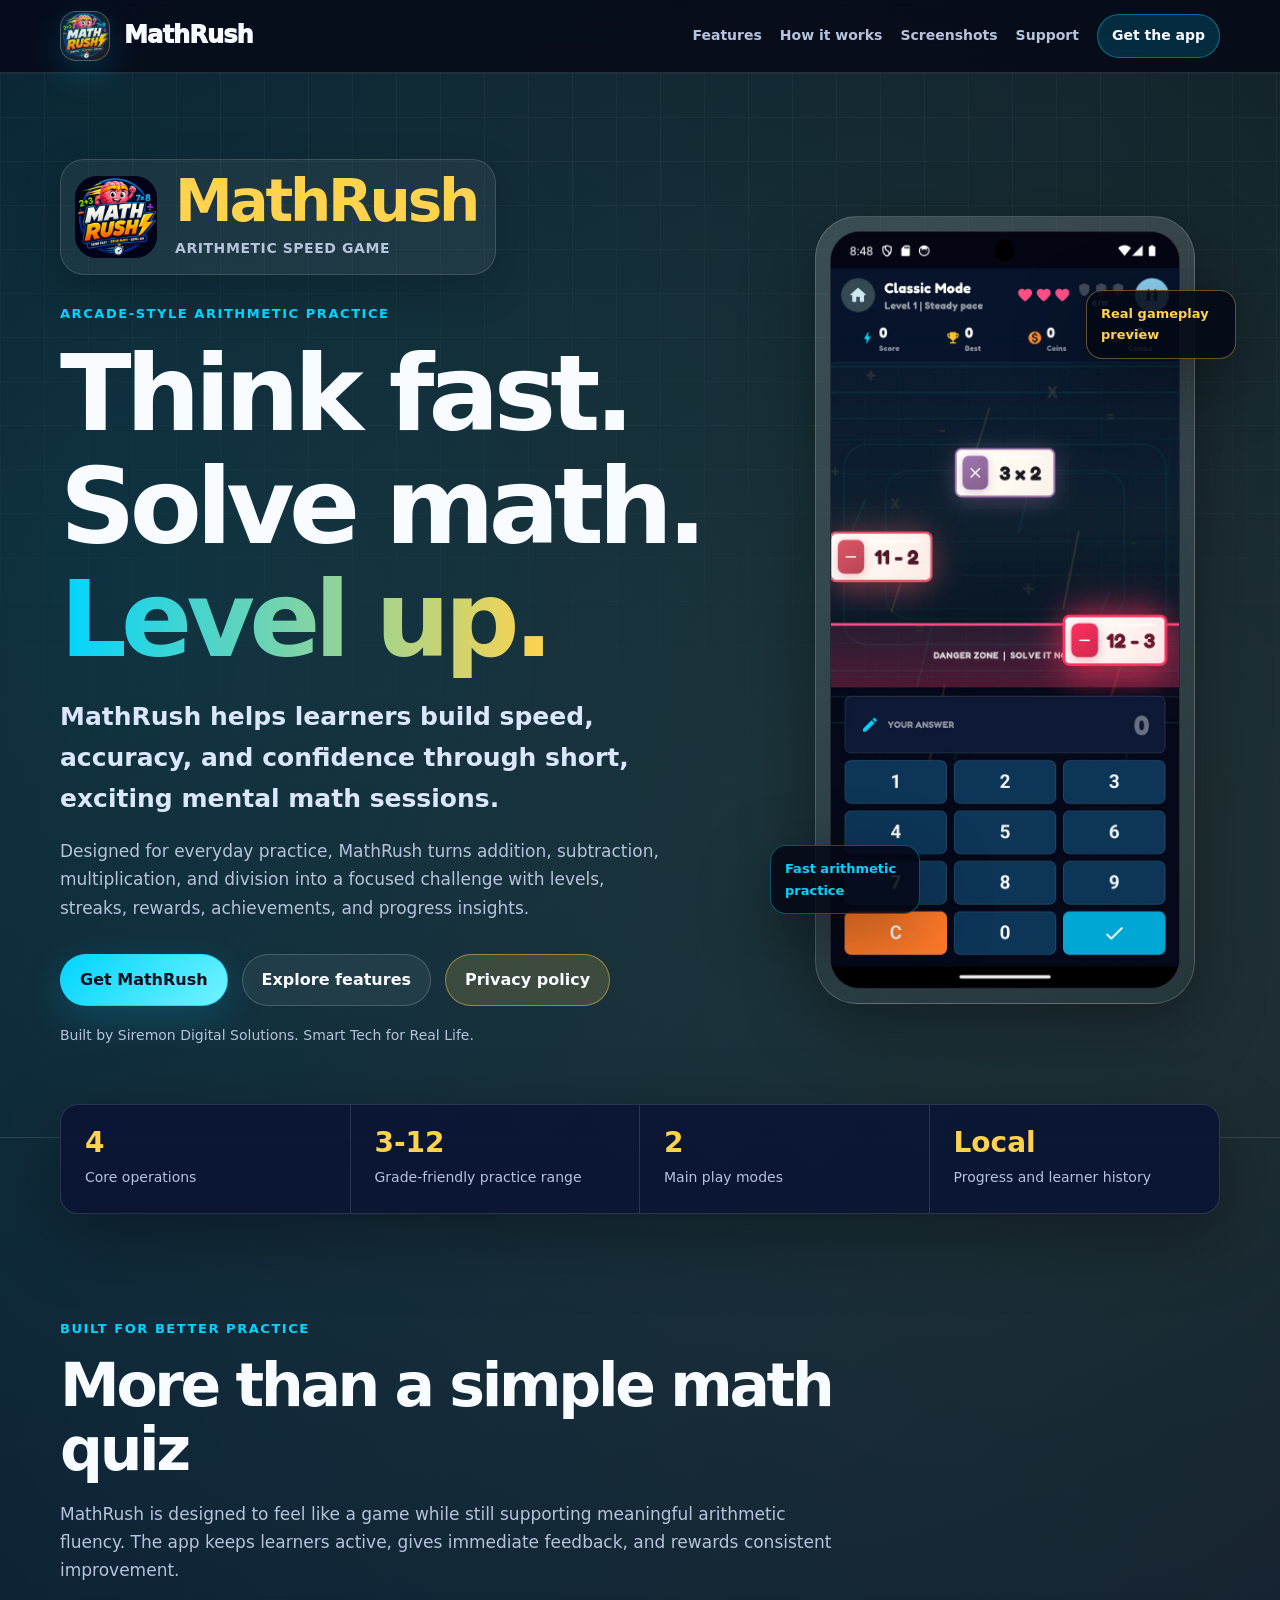
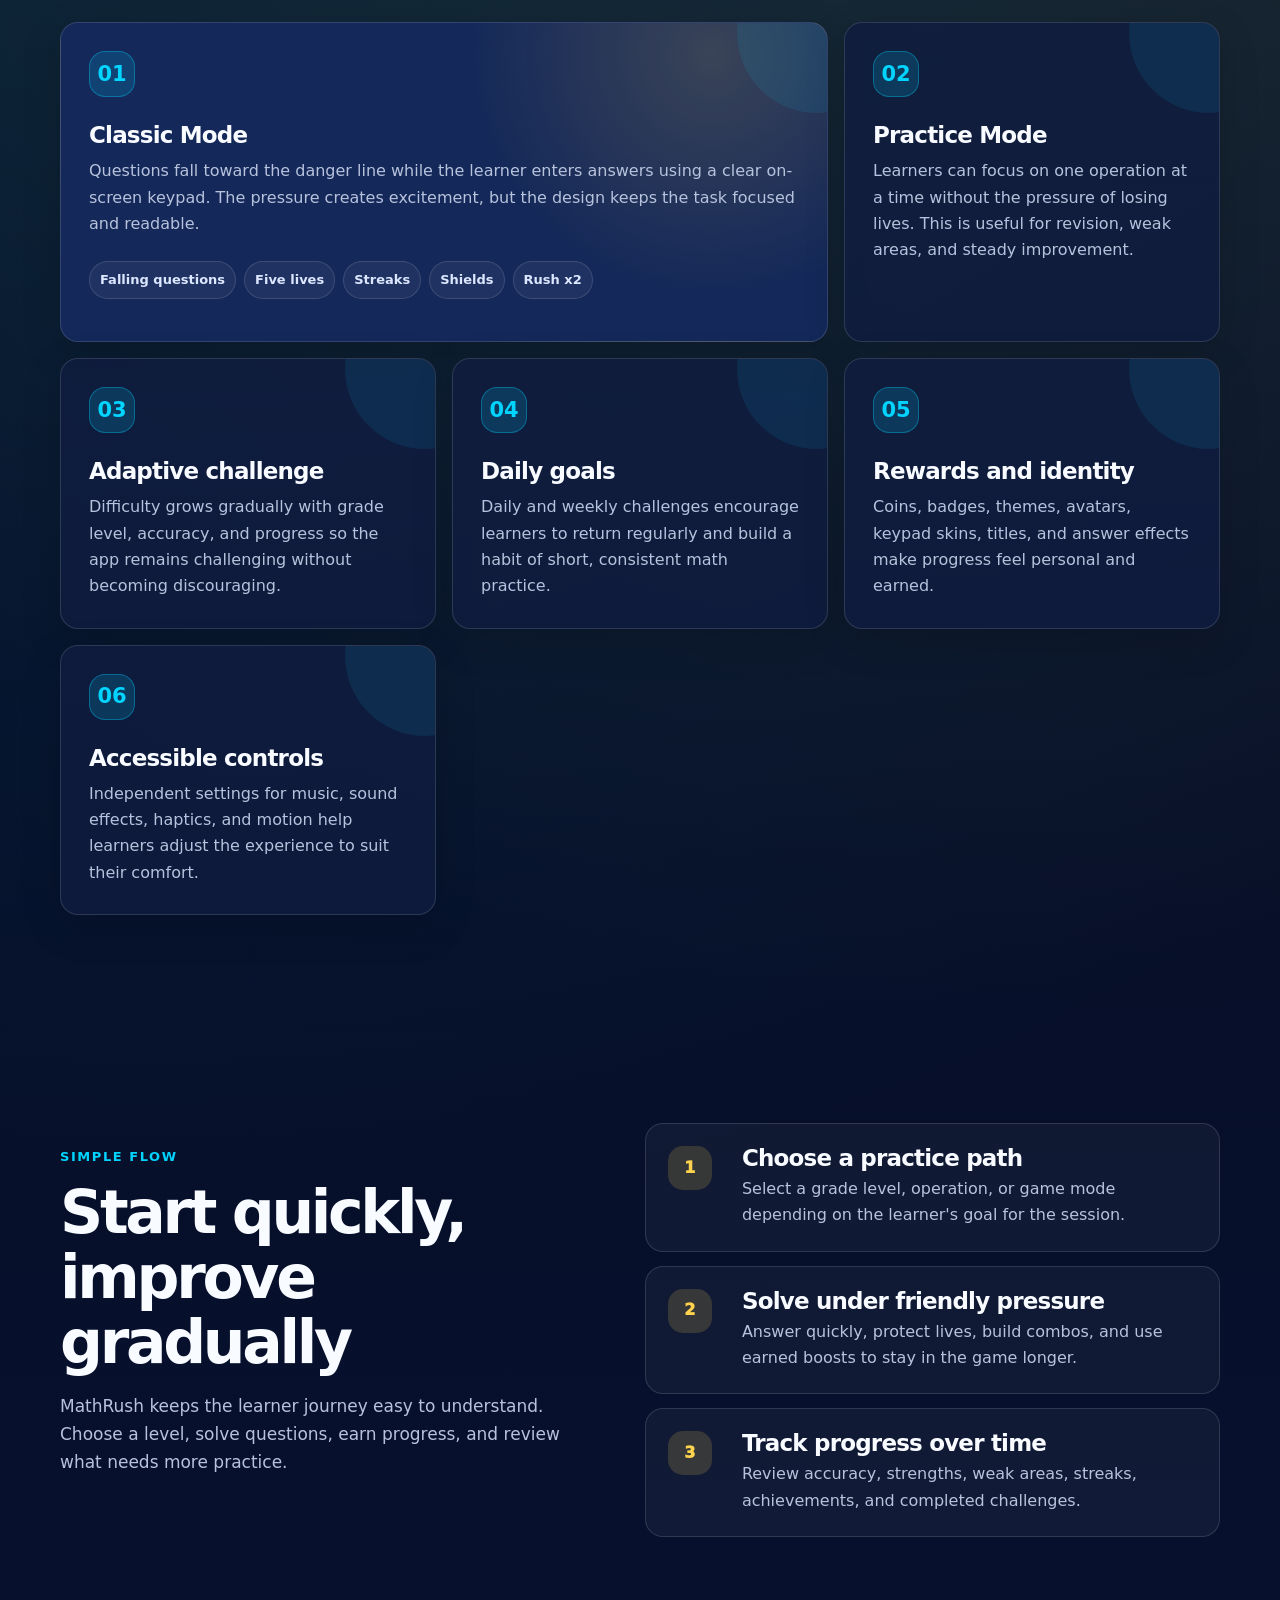
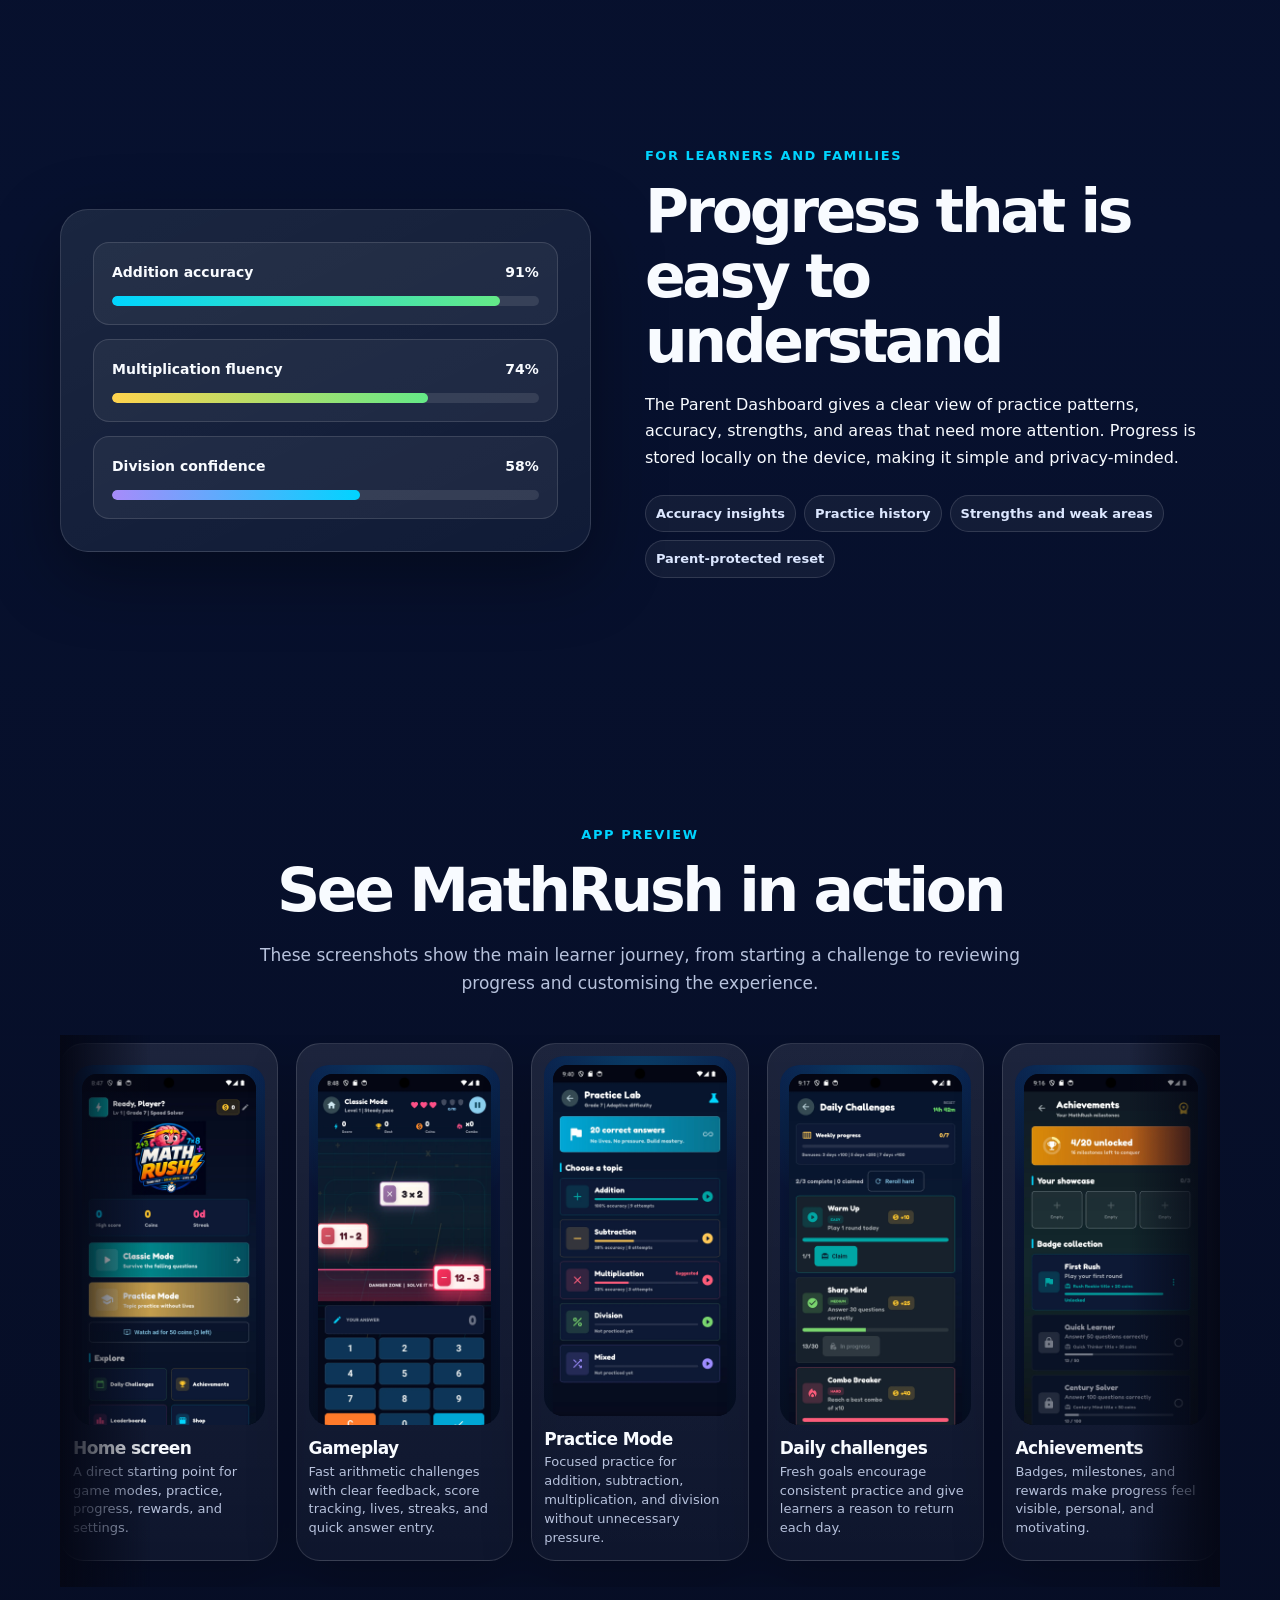
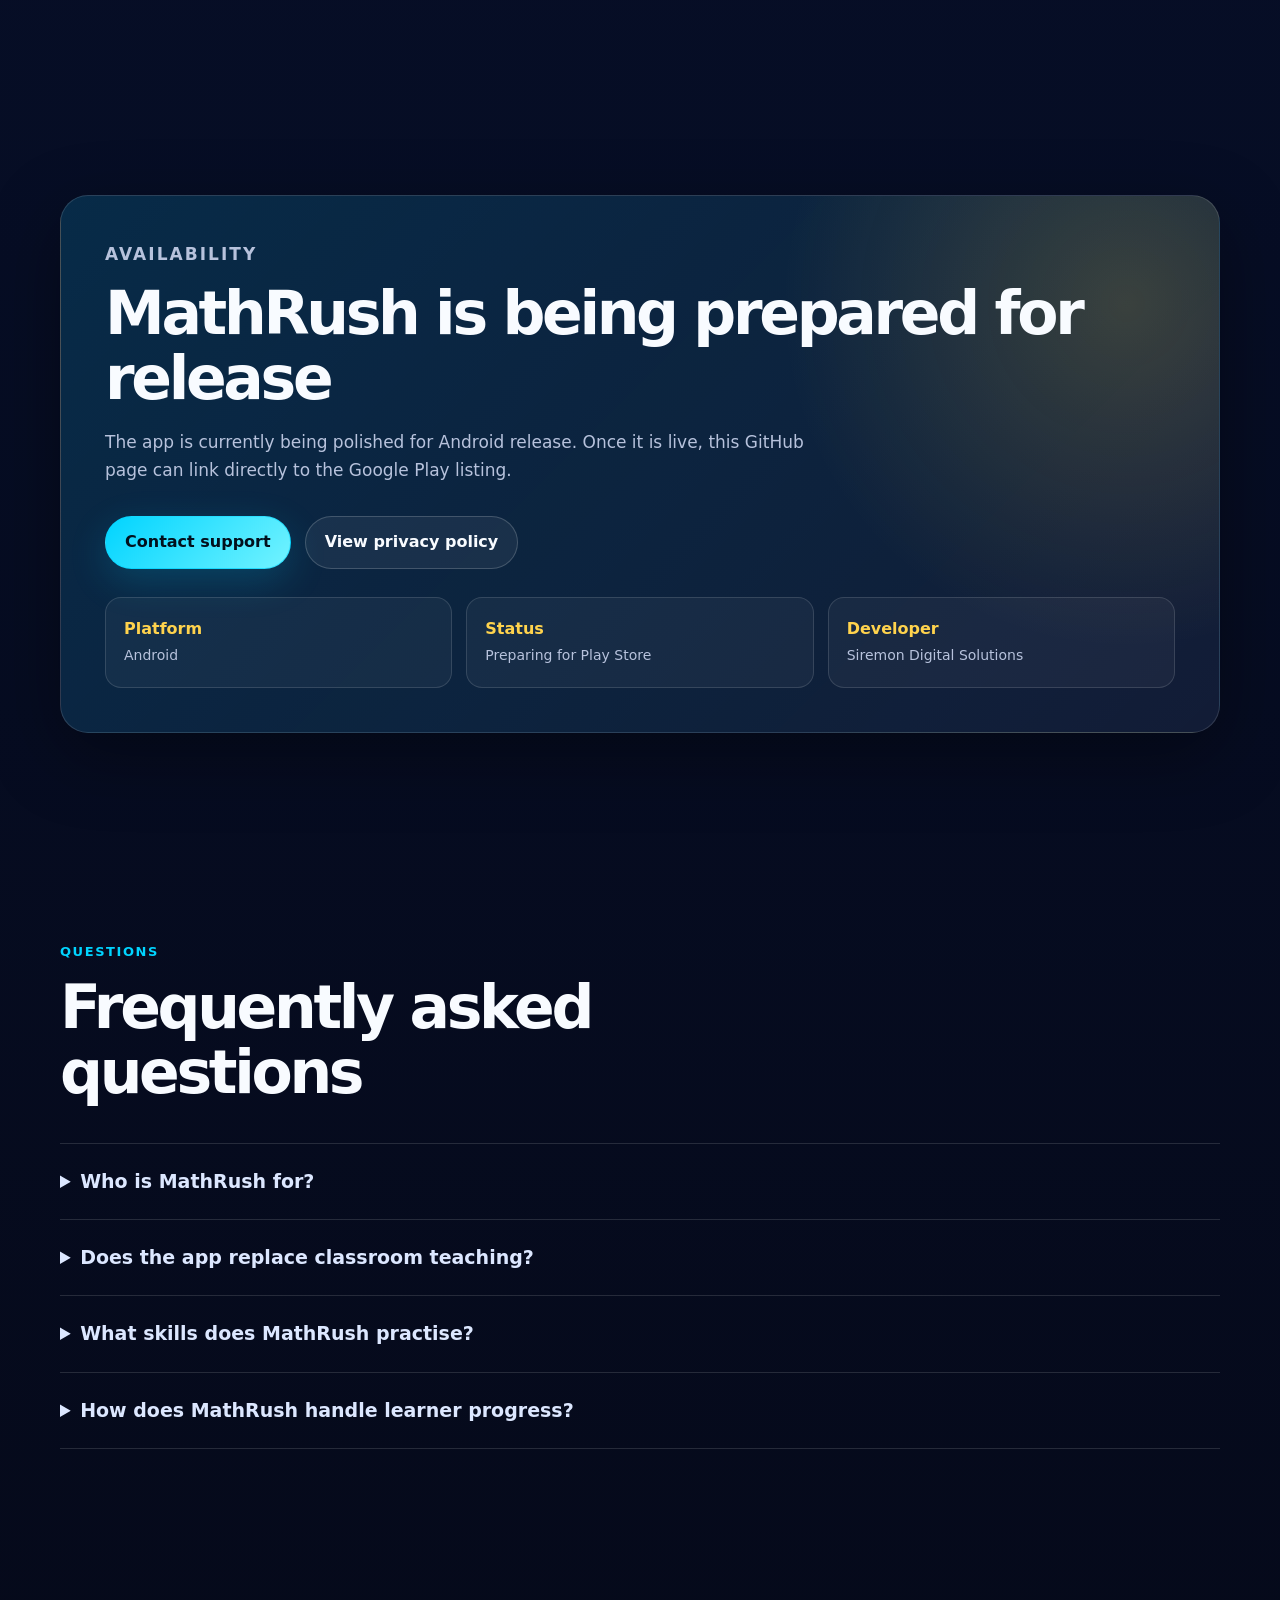
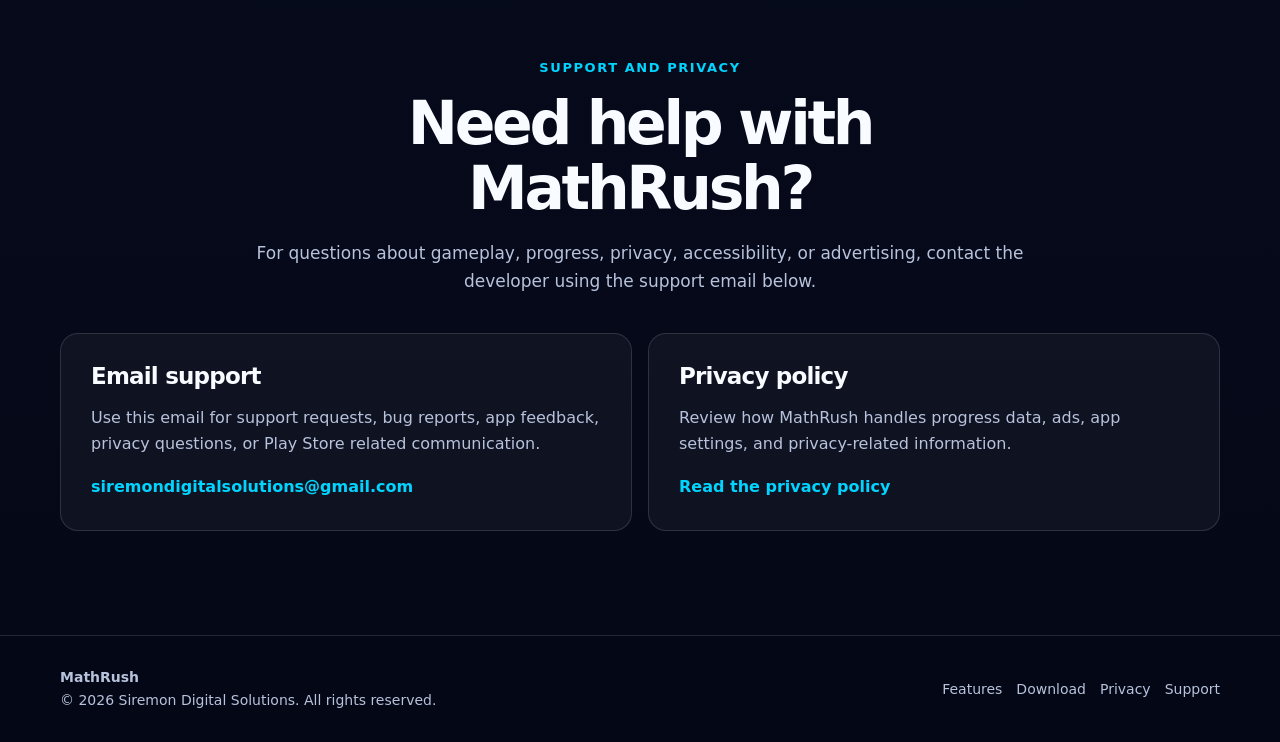
==== commit 6954d3e1: "Update index.html" ====
--- a/index.html
+++ b/index.html
@@ -97,7 +97,7 @@
       font-size: 24px;
       font-weight: 950;
       letter-spacing: -0.035em;
-    }
+    } 
 
     .brand-mark {
       width: 50px;
@@ -752,97 +752,186 @@
       background: linear-gradient(90deg, var(--purple), var(--cyan));
     }
 
-    .screenshot-grid {
-      display: grid;
-      grid-template-columns: repeat(2, minmax(0, 1fr));
-      gap: 24px;
-      align-items: start;
+    .screenshot-showcase {
+      position: relative;
+      overflow: hidden;
+      padding: 8px 0 26px;
+    }
+
+    .screenshot-showcase::before,
+    .screenshot-showcase::after {
+      content: "";
+      position: absolute;
+      top: 0;
+      bottom: 0;
+      z-index: 2;
+      width: 90px;
+      pointer-events: none;
+    }
+
+    .screenshot-showcase::before {
+      left: 0;
+      background: linear-gradient(90deg, var(--bg), transparent);
+    }
+
+    .screenshot-showcase::after {
+      right: 0;
+      background: linear-gradient(270deg, var(--bg), transparent);
+    }
+
+    .screenshot-track {
+      display: flex;
+      width: max-content;
+      animation: screenshotMarquee 62s linear infinite;
+      will-change: transform;
+    }
+
+    .screenshot-showcase:hover .screenshot-track,
+    .screenshot-showcase:focus-within .screenshot-track {
+      animation-play-state: paused;
+    }
+
+    .screenshot-set {
+      display: flex;
+      gap: 18px;
+      padding-right: 18px;
+    }
+
+    @keyframes screenshotMarquee {
+      from {
+        transform: translateX(0);
+      }
+      to {
+        transform: translateX(-50%);
+      }
     }
 
     .screenshot-card {
-      padding: 18px;
+      flex: 0 0 clamp(168px, 17vw, 218px);
+      padding: 12px;
       border: 1px solid var(--line);
-      border-radius: var(--radius-lg);
+      border-radius: 24px;
       background: linear-gradient(180deg, rgba(255, 255, 255, 0.09), rgba(255, 255, 255, 0.035));
       box-shadow: 0 18px 50px rgba(0, 0, 0, 0.22);
-    }
-
-    .screenshot-face {
-      height: 350px;
-      padding: 20px;
-      display: flex;
-      flex-direction: column;
-      justify-content: space-between;
-      border-radius: 24px;
-      background:
-        radial-gradient(circle at 50% 10%, rgba(0, 212, 255, 0.26), transparent 35%),
-        linear-gradient(180deg, #0c1a46, #061024);
+      color: inherit;
+      font: inherit;
+      text-align: left;
+      cursor: pointer;
+      transition: transform 180ms ease, border-color 180ms ease, background 180ms ease;
+    }
+
+    .screenshot-card:hover,
+    .screenshot-card:focus-visible {
+      transform: translateY(-4px);
+      border-color: rgba(0, 212, 255, 0.55);
+      background: linear-gradient(180deg, rgba(0, 212, 255, 0.13), rgba(255, 255, 255, 0.045));
+      outline: none;
     }
 
     .screenshot-frame {
+      height: min(54vh, 360px);
+      min-height: 270px;
       display: grid;
       place-items: center;
-      overflow: visible;
-      padding: 12px;
-      border-radius: 24px;
+      overflow: hidden;
+      padding: 9px;
+      border-radius: 20px;
       background:
         radial-gradient(circle at 50% 8%, rgba(0, 212, 255, 0.22), transparent 38%),
         linear-gradient(180deg, #0c1a46, #061024);
     }
 
     .screenshot-frame img {
-      width: 100%;
+      width: auto;
       height: auto;
-      max-height: none;
+      max-width: 100%;
+      max-height: 100%;
       display: block;
       object-fit: contain;
-      border-radius: 18px;
+      border-radius: 15px;
       background: #050816;
-    }
-
-    .screen-chip {
-      align-self: flex-start;
-      padding: 7px 10px;
-      border-radius: 999px;
-      background: rgba(255, 255, 255, 0.09);
-      color: var(--yellow);
-      font-size: 12px;
-      font-weight: 900;
-    }
-
-    .screen-big {
-      text-align: center;
-      color: var(--text);
-      font-size: 36px;
-      font-weight: 950;
-      line-height: 1.1;
-    }
-
-    .screen-buttons {
-      display: grid;
-      gap: 8px;
-    }
-
-    .screen-buttons span {
-      min-height: 38px;
-      display: grid;
-      place-items: center;
-      border-radius: 13px;
-      background: rgba(255, 255, 255, 0.08);
-      color: var(--muted);
-      font-weight: 850;
-      font-size: 13px;
+      box-shadow: 0 14px 34px rgba(0, 0, 0, 0.28);
     }
 
     .screenshot-card h3 {
-      margin: 18px 0 6px;
-      font-size: 19px;
+      margin: 14px 0 5px;
+      font-size: 17px;
     }
 
     .screenshot-card p {
       margin: 0;
       color: var(--muted);
-      font-size: 14px;
+      font-size: 13px;
+      line-height: 1.45;
+    }
+
+    .lightbox {
+      position: fixed;
+      inset: 0;
+      z-index: 120;
+      display: none;
+      align-items: center;
+      justify-content: center;
+      padding: 24px;
+      background: rgba(2, 5, 19, 0.9);
+      backdrop-filter: blur(12px);
+    }
+
+    .lightbox.active {
+      display: flex;
+    }
+
+    .lightbox-panel {
+      position: relative;
+      width: min(94vw, 620px);
+      max-height: 94vh;
+      padding: 18px;
+      border: 1px solid rgba(255, 255, 255, 0.16);
+      border-radius: 28px;
+      background: rgba(8, 18, 45, 0.96);
+      box-shadow: var(--shadow);
+    }
+
+    .lightbox img {
+      width: auto;
+      max-width: 100%;
+      max-height: 78vh;
+      margin: auto;
+      object-fit: contain;
+      border-radius: 22px;
+      background: #050816;
+    }
+
+    .lightbox-caption {
+      margin: 12px 44px 0 4px;
+      color: var(--soft);
+      font-weight: 850;
+    }
+
+    .lightbox-close {
+      position: absolute;
+      right: 16px;
+      top: 16px;
+      width: 38px;
+      height: 38px;
+      border: 1px solid rgba(255, 255, 255, 0.18);
+      border-radius: 999px;
+      background: rgba(255, 255, 255, 0.09);
+      color: var(--text);
+      font-size: 24px;
+      line-height: 1;
+      cursor: pointer;
+    }
+
+    @media (prefers-reduced-motion: reduce) {
+      .screenshot-track {
+        animation: none;
+        transform: none;
+      }
+
+      .screenshot-showcase {
+        overflow-x: auto;
+      }
     }
 
     .download-box {
@@ -986,7 +1075,6 @@
 
       .stats-band,
       .grid-3,
-      .screenshot-grid,
       .status-list {
         grid-template-columns: repeat(2, 1fr);
       }
@@ -1052,7 +1140,6 @@
       .stats-band,
       .grid-2,
       .grid-3,
-      .screenshot-grid,
       .status-list,
       .support-grid {
         grid-template-columns: 1fr;
@@ -1108,6 +1195,26 @@
       .brand-mark {
         width: 44px;
         height: 44px;
+      }
+    }
+
+    @media (max-width: 520px) {
+      .screenshot-showcase::before,
+      .screenshot-showcase::after {
+        width: 38px;
+      }
+
+      .screenshot-card {
+        flex-basis: 170px;
+      }
+
+      .screenshot-frame {
+        height: 300px;
+        min-height: 260px;
+      }
+
+      .lightbox {
+        padding: 12px;
       }
     }
 
@@ -1170,7 +1277,7 @@
             <a class="button ghost" href="privacy.html">Privacy policy</a>
           </div>
 
-          <p class="hero-note">Built by Siremon Digital Solutions in Kenya. Smart Tech for Real Life.</p>
+          <p class="hero-note">Built by Siremon Digital Solutions. Smart Tech for Real Life.</p>
         </div>
 
         <div class="phone-wrap" aria-label="MathRush gameplay preview">
@@ -1322,70 +1429,139 @@
         <p>These screenshots show the main learner journey, from starting a challenge to reviewing progress and customising the experience.</p>
       </div>
 
-      <div class="screenshot-grid">
-        <article class="screenshot-card">
-          <div class="screenshot-frame">
-            <img src="screenshots/home.webp" alt="MathRush home screen with main game options" loading="lazy">
+      <div class="screenshot-showcase" aria-label="Scrolling MathRush screenshots. Select any screenshot to view it larger.">
+        <div class="screenshot-track">
+          <div class="screenshot-set">
+          <button class="screenshot-card" type="button" data-screenshot="screenshots/home.webp" data-title="Home screen">
+            <div class="screenshot-frame">
+              <img src="screenshots/home.webp" alt="MathRush home screen with main game options" loading="lazy">
+            </div>
+            <h3>Home screen</h3>
+            <p>A direct starting point for game modes, practice, progress, rewards, and settings.</p>
+          </button>
+
+          <button class="screenshot-card" type="button" data-screenshot="screenshots/gameplay.webp" data-title="Gameplay">
+            <div class="screenshot-frame">
+              <img src="screenshots/gameplay.webp" alt="MathRush gameplay screen with arithmetic challenge" loading="lazy">
+            </div>
+            <h3>Gameplay</h3>
+            <p>Fast arithmetic challenges with clear feedback, score tracking, lives, streaks, and quick answer entry.</p>
+          </button>
+
+          <button class="screenshot-card" type="button" data-screenshot="screenshots/practicemode.webp" data-title="Practice Mode">
+            <div class="screenshot-frame">
+              <img src="screenshots/practicemode.webp" alt="MathRush practice mode screen" loading="lazy">
+            </div>
+            <h3>Practice Mode</h3>
+            <p>Focused practice for addition, subtraction, multiplication, and division without unnecessary pressure.</p>
+          </button>
+
+          <button class="screenshot-card" type="button" data-screenshot="screenshots/dailychallenges.webp" data-title="Daily challenges">
+            <div class="screenshot-frame">
+              <img src="screenshots/dailychallenges.webp" alt="MathRush daily challenges screen" loading="lazy">
+            </div>
+            <h3>Daily challenges</h3>
+            <p>Fresh goals encourage consistent practice and give learners a reason to return each day.</p>
+          </button>
+
+          <button class="screenshot-card" type="button" data-screenshot="screenshots/achievements.webp" data-title="Achievements">
+            <div class="screenshot-frame">
+              <img src="screenshots/achievements.webp" alt="MathRush achievements screen" loading="lazy">
+            </div>
+            <h3>Achievements</h3>
+            <p>Badges, milestones, and rewards make progress feel visible, personal, and motivating.</p>
+          </button>
+
+          <button class="screenshot-card" type="button" data-screenshot="screenshots/progress.webp" data-title="Progress view">
+            <div class="screenshot-frame">
+              <img src="screenshots/progress.webp" alt="MathRush learner progress screen" loading="lazy">
+            </div>
+            <h3>Progress view</h3>
+            <p>Simple summaries help learners see accuracy, growth, strengths, and areas that need more practice.</p>
+          </button>
+
+          <button class="screenshot-card" type="button" data-screenshot="screenshots/parentdashboard.webp" data-title="Parent Dashboard">
+            <div class="screenshot-frame">
+              <img src="screenshots/parentdashboard.webp" alt="MathRush parent dashboard screen" loading="lazy">
+            </div>
+            <h3>Parent Dashboard</h3>
+            <p>Family-friendly insights show practice patterns, performance, and learning progress in one place.</p>
+          </button>
+
+          <button class="screenshot-card" type="button" data-screenshot="screenshots/settings.webp" data-title="Settings">
+            <div class="screenshot-frame">
+              <img src="screenshots/settings.webp" alt="MathRush settings screen" loading="lazy">
+            </div>
+            <h3>Settings</h3>
+            <p>Controls for sound, haptics, accessibility, motion, and gameplay preferences keep the app comfortable to use.</p>
+          </button>
           </div>
-          <h3>Home screen</h3>
-          <p>A direct starting point for game modes, practice, progress, rewards, and settings.</p>
-        </article>
-
-        <article class="screenshot-card">
-          <div class="screenshot-frame">
-            <img src="screenshots/gameplay.webp" alt="MathRush gameplay screen with arithmetic challenge" loading="lazy">
+          <div class="screenshot-set" aria-hidden="true">
+          <button class="screenshot-card" type="button" data-screenshot="screenshots/home.webp" data-title="Home screen" tabindex="-1">
+            <div class="screenshot-frame">
+              <img src="screenshots/home.webp" alt="MathRush home screen with main game options" loading="lazy">
+            </div>
+            <h3>Home screen</h3>
+            <p>A direct starting point for game modes, practice, progress, rewards, and settings.</p>
+          </button>
+
+          <button class="screenshot-card" type="button" data-screenshot="screenshots/gameplay.webp" data-title="Gameplay" tabindex="-1">
+            <div class="screenshot-frame">
+              <img src="screenshots/gameplay.webp" alt="MathRush gameplay screen with arithmetic challenge" loading="lazy">
+            </div>
+            <h3>Gameplay</h3>
+            <p>Fast arithmetic challenges with clear feedback, score tracking, lives, streaks, and quick answer entry.</p>
+          </button>
+
+          <button class="screenshot-card" type="button" data-screenshot="screenshots/practicemode.webp" data-title="Practice Mode" tabindex="-1">
+            <div class="screenshot-frame">
+              <img src="screenshots/practicemode.webp" alt="MathRush practice mode screen" loading="lazy">
+            </div>
+            <h3>Practice Mode</h3>
+            <p>Focused practice for addition, subtraction, multiplication, and division without unnecessary pressure.</p>
+          </button>
+
+          <button class="screenshot-card" type="button" data-screenshot="screenshots/dailychallenges.webp" data-title="Daily challenges" tabindex="-1">
+            <div class="screenshot-frame">
+              <img src="screenshots/dailychallenges.webp" alt="MathRush daily challenges screen" loading="lazy">
+            </div>
+            <h3>Daily challenges</h3>
+            <p>Fresh goals encourage consistent practice and give learners a reason to return each day.</p>
+          </button>
+
+          <button class="screenshot-card" type="button" data-screenshot="screenshots/achievements.webp" data-title="Achievements" tabindex="-1">
+            <div class="screenshot-frame">
+              <img src="screenshots/achievements.webp" alt="MathRush achievements screen" loading="lazy">
+            </div>
+            <h3>Achievements</h3>
+            <p>Badges, milestones, and rewards make progress feel visible, personal, and motivating.</p>
+          </button>
+
+          <button class="screenshot-card" type="button" data-screenshot="screenshots/progress.webp" data-title="Progress view" tabindex="-1">
+            <div class="screenshot-frame">
+              <img src="screenshots/progress.webp" alt="MathRush learner progress screen" loading="lazy">
+            </div>
+            <h3>Progress view</h3>
+            <p>Simple summaries help learners see accuracy, growth, strengths, and areas that need more practice.</p>
+          </button>
+
+          <button class="screenshot-card" type="button" data-screenshot="screenshots/parentdashboard.webp" data-title="Parent Dashboard" tabindex="-1">
+            <div class="screenshot-frame">
+              <img src="screenshots/parentdashboard.webp" alt="MathRush parent dashboard screen" loading="lazy">
+            </div>
+            <h3>Parent Dashboard</h3>
+            <p>Family-friendly insights show practice patterns, performance, and learning progress in one place.</p>
+          </button>
+
+          <button class="screenshot-card" type="button" data-screenshot="screenshots/settings.webp" data-title="Settings" tabindex="-1">
+            <div class="screenshot-frame">
+              <img src="screenshots/settings.webp" alt="MathRush settings screen" loading="lazy">
+            </div>
+            <h3>Settings</h3>
+            <p>Controls for sound, haptics, accessibility, motion, and gameplay preferences keep the app comfortable to use.</p>
+          </button>
           </div>
-          <h3>Gameplay</h3>
-          <p>Fast arithmetic challenges with clear feedback, score tracking, lives, streaks, and quick answer entry.</p>
-        </article>
-
-        <article class="screenshot-card">
-          <div class="screenshot-frame">
-            <img src="screenshots/practicemode.webp" alt="MathRush practice mode screen" loading="lazy">
-          </div>
-          <h3>Practice Mode</h3>
-          <p>Focused practice for addition, subtraction, multiplication, and division without unnecessary pressure.</p>
-        </article>
-
-        <article class="screenshot-card">
-          <div class="screenshot-frame">
-            <img src="screenshots/dailychallenges.webp" alt="MathRush daily challenges screen" loading="lazy">
-          </div>
-          <h3>Daily challenges</h3>
-          <p>Fresh goals encourage consistent practice and give learners a reason to return each day.</p>
-        </article>
-
-        <article class="screenshot-card">
-          <div class="screenshot-frame">
-            <img src="screenshots/achievements.webp" alt="MathRush achievements screen" loading="lazy">
-          </div>
-          <h3>Achievements</h3>
-          <p>Badges, milestones, and rewards make progress feel visible, personal, and motivating.</p>
-        </article>
-
-        <article class="screenshot-card">
-          <div class="screenshot-frame">
-            <img src="screenshots/progress.webp" alt="MathRush learner progress screen" loading="lazy">
-          </div>
-          <h3>Progress view</h3>
-          <p>Simple summaries help learners see accuracy, growth, strengths, and areas that need more practice.</p>
-        </article>
-
-        <article class="screenshot-card">
-          <div class="screenshot-frame">
-            <img src="screenshots/parentdashboard.webp" alt="MathRush parent dashboard screen" loading="lazy">
-          </div>
-          <h3>Parent Dashboard</h3>
-          <p>Family-friendly insights show practice patterns, performance, and learning progress in one place.</p>
-        </article>
-
-        <article class="screenshot-card">
-          <div class="screenshot-frame">
-            <img src="screenshots/settings.webp" alt="MathRush settings screen" loading="lazy">
-          </div>
-          <h3>Settings</h3>
-          <p>Controls for sound, haptics, accessibility, motion, and gameplay preferences keep the app comfortable to use.</p>
-        </article>
+        </div>
       </div>
     </section>
 
@@ -1459,11 +1635,19 @@
     </section>
   </main>
 
+  <div class="lightbox" id="screenshot-lightbox" role="dialog" aria-modal="true" aria-labelledby="lightbox-title" aria-hidden="true">
+    <div class="lightbox-panel">
+      <button class="lightbox-close" type="button" aria-label="Close screenshot preview">&times;</button>
+      <img id="lightbox-image" src="" alt="">
+      <div class="lightbox-caption" id="lightbox-title"></div>
+    </div>
+  </div>
+
   <footer class="site-footer">
     <div class="footer-inner">
       <div>
         <strong>MathRush</strong><br>
-        <span>&copy; 2026 Siremon Digital Solutions. Built in Kenya.</span>
+        <span>&copy; 2026 Siremon Digital Solutions. All rights reserved.</span>
       </div>
       <div class="footer-links">
         <a href="#features">Features</a>
@@ -1473,6 +1657,52 @@
       </div>
     </div>
   </footer>
+
+
+  <script>
+    const screenshotButtons = document.querySelectorAll('[data-screenshot]');
+    const lightbox = document.getElementById('screenshot-lightbox');
+    const lightboxImage = document.getElementById('lightbox-image');
+    const lightboxTitle = document.getElementById('lightbox-title');
+    const lightboxClose = document.querySelector('.lightbox-close');
+
+    function openScreenshot(button) {
+      const image = button.querySelector('img');
+      const title = button.dataset.title || image.alt || 'MathRush screenshot';
+      lightboxImage.src = button.dataset.screenshot;
+      lightboxImage.alt = image.alt;
+      lightboxTitle.textContent = title;
+      lightbox.classList.add('active');
+      lightbox.setAttribute('aria-hidden', 'false');
+      document.body.style.overflow = 'hidden';
+      lightboxClose.focus();
+    }
+
+    function closeScreenshot() {
+      lightbox.classList.remove('active');
+      lightbox.setAttribute('aria-hidden', 'true');
+      document.body.style.overflow = '';
+      lightboxImage.src = '';
+    }
+
+    screenshotButtons.forEach((button) => {
+      button.addEventListener('click', () => openScreenshot(button));
+    });
+
+    lightboxClose.addEventListener('click', closeScreenshot);
+
+    lightbox.addEventListener('click', (event) => {
+      if (event.target === lightbox) {
+        closeScreenshot();
+      }
+    });
+
+    document.addEventListener('keydown', (event) => {
+      if (event.key === 'Escape' && lightbox.classList.contains('active')) {
+        closeScreenshot();
+      }
+    });
+  </script>
 
   <script type="application/ld+json">
   {
